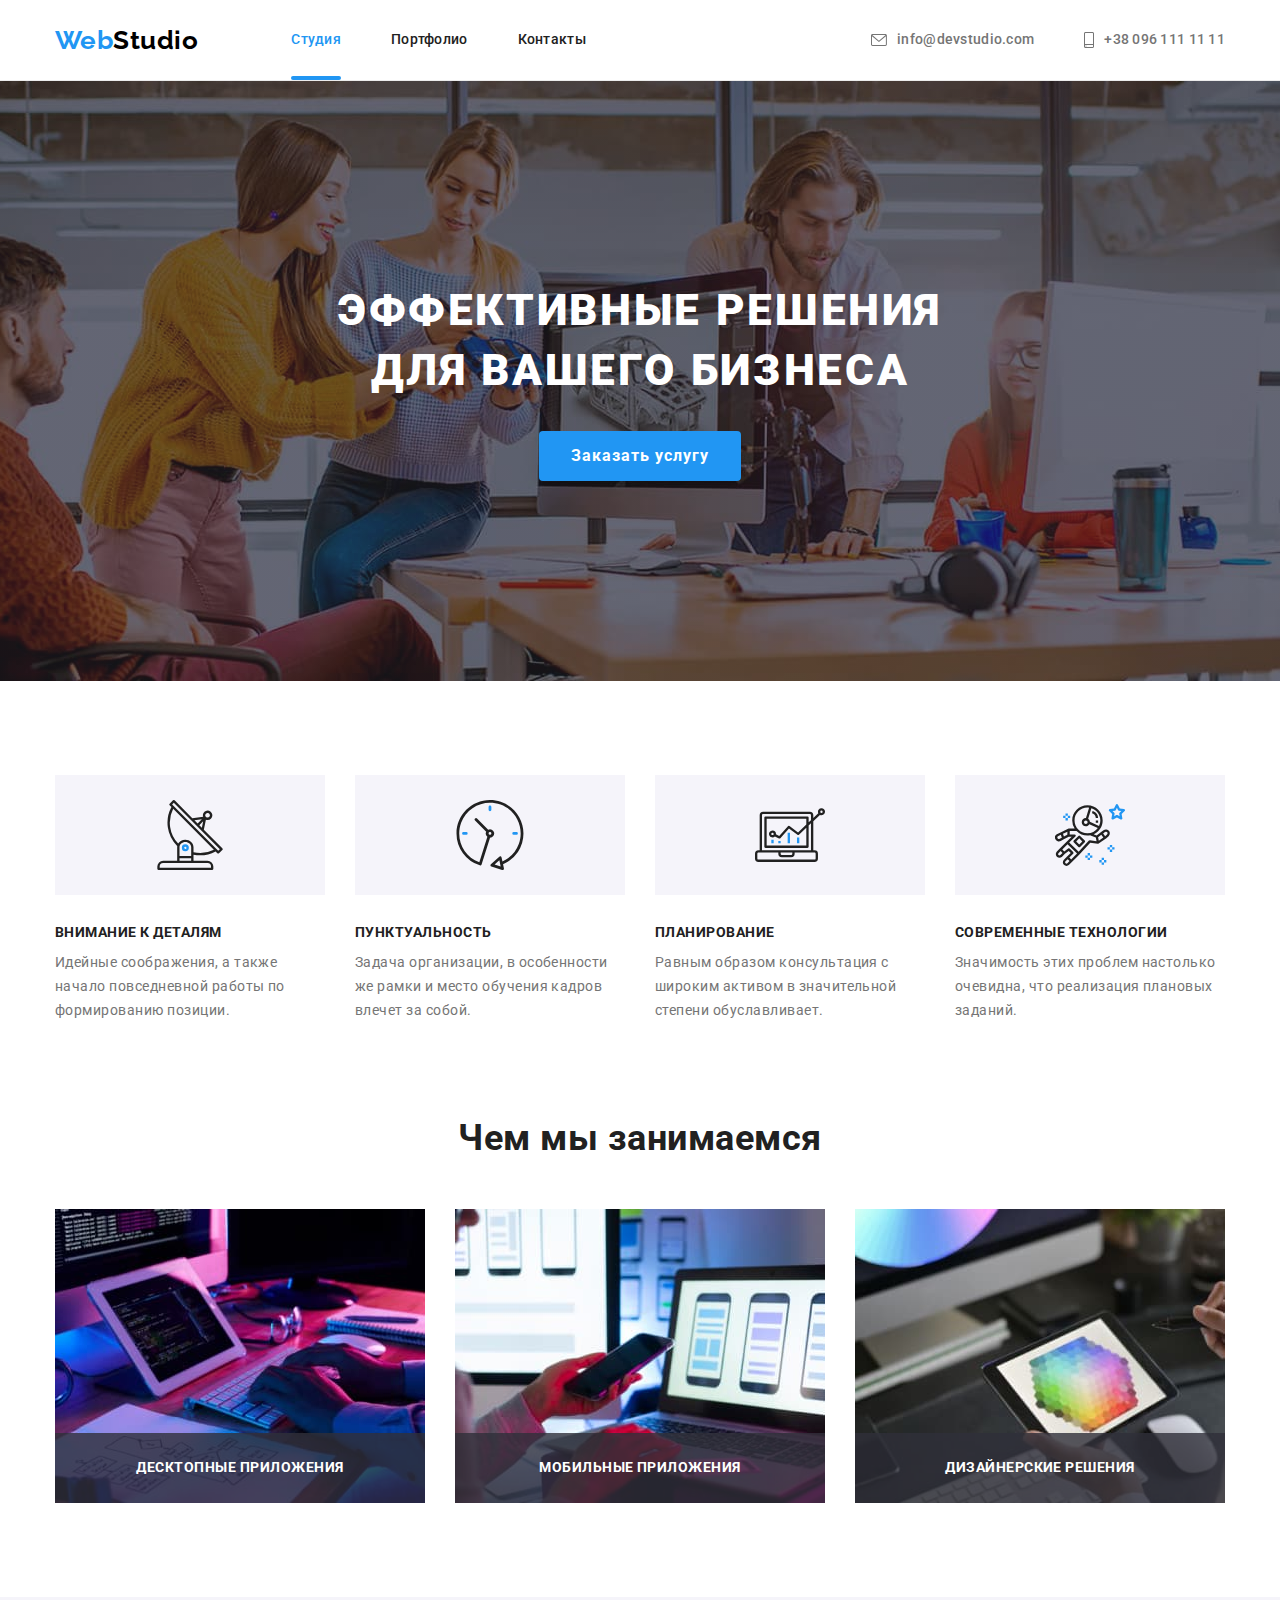
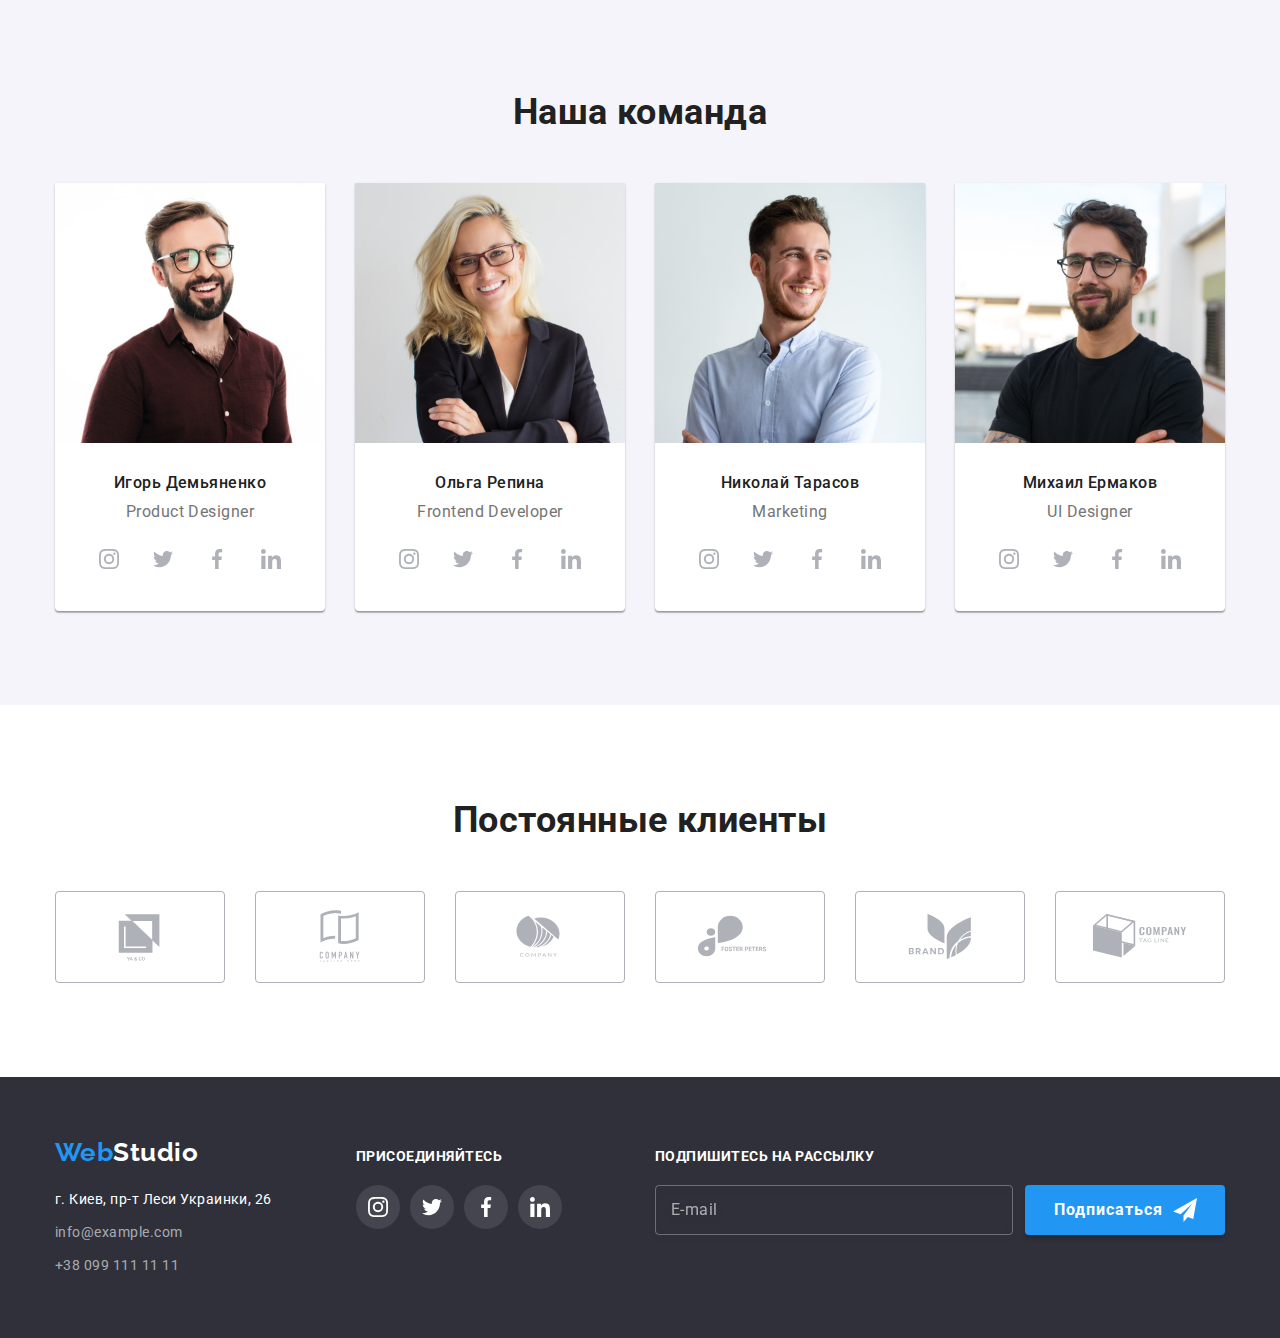
==== index.html @ d6ff6cac "Initial commit" ====
<!DOCTYPE html>
<html lang="ru">
  <head>
    <meta charset="UTF-8" />
    <meta http-equiv="X-UA-Compatible" content="IE=edge" />
    <meta name="viewport" content="width=device-width, initial-scale=1.0" />
    <title>Студия</title>
    <link rel="preconnect" href="https://fonts.googleapis.com" />
    <link rel="preconnect" href="https://fonts.gstatic.com" crossorigin />
    <link
      href="https://fonts.googleapis.com/css2?family=Raleway:wght@700&family=Roboto:wght@400;500;700;900&display=swap"
      rel="stylesheet"
    />
    <link rel="stylesheet" href="https://cdnjs.cloudflare.com/ajax/libs/modern-normalize/1.1.0/modern-normalize.min.css">
    
    <link rel="stylesheet" href="./css/main.min.css" />
  </head>
  
  <body>
    <!-- Шапка сайта -->
    <header class="page-header">
      <div class="container header-nav">
      <nav class="header-nav">
        <a class="logo" href="./index.html"
          ><span class="logo__accent">Web</span
          ><span class="logo__name">Studio</span></a>

        <ul class="site-nav">
          <li class="site-nav__item"><a class="site-nav__link site-nav__link--current" href="./index.html">Студия</a></li>
          <li class="site-nav__item"><a class="site-nav__link" href="./portfolio.html">Портфолио</a></li>
          <li class="site-nav__item"><a class="site-nav__link" href="">Контакты</a></li>
        </ul>
      </nav>

      <ul class="contacts">
        <li class="contacts__item">
          <a class="contacts__link"
          href="mailto:info@devstudio.com"><svg class="contacts__icon" width="16" height="12">
            <use href="./images/icons.svg#mail"></use></svg>info@devstudio.com</a>
        </li>
        <li class="contacts__item">
          <a class="contacts__link" href="tel:+380961111111"><svg class="contacts__icon" width="10" height="16">
            <use href="./images/icons.svg#smartphone"></use></svg> +38 096 111 11 11</a>
        </li>
      </ul>
      </div>
    </header>
    <main>

      <!--Герой-->

      <section class="hero">
        <div>
         <h1 class="hero__title">
          Эффективные решения <br />
          для вашего бизнеса
         </h1>
         <button data-modal-open type="button" class="hero__button">Заказать услугу</button>
        </div>
      </section>
      <!--Наши особенности-->
      <section class="features section">
        <div class="features__container container">
        <ul class="features__list">
          <li class="features__item">
            <div class="features__wrapper">
            <svg width="70" height="70">
              <use href="./images/icons.svg#antenna"></use>
            </svg>
            </div>
            <h3 class="features__subtitle">Внимание к деталям</h3>
            <p class="features__text">
              Идейные соображения, а также начало повседневной работы по
              формированию позиции.
            </p>
          </li>

          <li class="features__item">
            <div class="features__wrapper">
              <svg width="70" height="70">
                <use href="./images/icons.svg#clock"></use>
              </svg>
            </div>
            <h3 class="features__subtitle">Пунктуальность</h3>
            <p class="features__text">
              Задача организации, в особенности же рамки и место обучения кадров
              влечет за собой.
            </p>
            
          </li>

          <li class="features__item">
            <div class="features__wrapper">
              <svg width="70" height="70">
                <use href="./images/icons.svg#diagram"></use>
              </svg>
            </div>
            <h3 class="features__subtitle">Планирование</h3>
            <p class="features__text">
              Равным образом консультация с широким активом в значительной
              степени обуславливает.
            </p>
          </li>

          <li class="features__item">
          <div class="features__wrapper">
            <svg width="70" height="70">
              <use href="./images/icons.svg#astronaut"></use>
            </svg>
          </div>
            <h3 class="features__subtitle">Современные технологии</h3>
            <p class="features__text">
              Значимость этих проблем настолько очевидна, что реализация
              плановых заданий.
            </p>
          </li>
         </ul>
        </div>
      </section>
      <!--Наша сфера деятельности-->
      <section class="works section">
      <div class="works__container container">
        <h2 class="works__title">Чем мы занимаемся</h2>
        <ul class="works__list">
          <li class="works__item">
            <img class="works__images"
              src="./images/computer.jpg"
              alt="Работа с компьютером"
              width="370"
              height="294"
            />
            <div class="works__description">
            <p class="works__subtitle">Десктопные приложения</p>
            </div>
          </li>
          <li class="works__item">
            <img class="works__images"
              src="./images/phone.jpg"
              alt="Работа с телефоном"
              width="370"
              height="294"
            />
            <div class="works__description">
            <p class="works__subtitle">Мобильные приложения</p>
            </div>
          </li>
          <li class="works__item">
            <img class="works__images"
              src="./images/mapcase.jpg"
              alt="Работа с планшетом"
              width="370"
              height="294"
            />
            <div class="works__description">
            <p class="works__subtitle">Дизайнерские решения</p>
            </div>
          </li>
        </ul>
        </div>
      </section>
      <!--Наша команда-->
      <section class="team section">
        <div class="team__container container">
        <h2 class="team__title">Наша команда</h2>
        <ul class="team__members">
          <li class="team__item">
            <img class="team__photo"
              src="./images/ihor.jpg"
              alt="фото Игоря Демьяненка"
              width="270"
              height="260"
            />
            <div class="team__desc">
            <h3 class="team__name">Игорь Демьяненко</h3>
            <p class="team__text">Product Designer</p>
            
            <ul class="team__socials">
              <li class="team__socials-item"><a class="team__socials-link" href=""><svg class="team__socials-icon" width="20" height="20">
              <use href="./images/icons.svg#instagram"></use>
            </svg></a></li>
              <li class="team__socials-item"><a class="team__socials-link" href=""><svg class="team__socials-icon" width="20" height="20">
              <use href="./images/icons.svg#twitter"></use>
            </svg></a></li>
              <li class="team__socials-item"><a class="team__socials-link" href=""><svg class="team__socials-icon" width="20" height="20">
              <use href="./images/icons.svg#facebook"></use>
            </svg></a></li>
              <li class="team__socials-item"><a class="team__socials-link" href=""><svg class="team__socials-icon" width="20" height="20">
              <use href="./images/icons.svg#linkedin"></use>
            </svg></a></li>
            </ul>
            </div>  
          </li>

          <li class="team__item">
             <img class="team__photo"
              src="./images/olga.jpg"
              alt="фото Ольги Репиной"
              width="270"
              height="260"
            />
            <div class="team__desc">
            <h3 class="team__name">Ольга Репина</h3>
            <p class="team__text">Frontend Developer</p>
            
            <ul class="team__socials list">
              <li class="team__socials-item"><a class="team__socials-link" href=""> <svg class="team__socials-icon" width="20" height="20">
                    <use href="./images/icons.svg#instagram"></use>
                  </svg></a></li>
              <li class="team__socials-item"><a class="team__socials-link" href=""> <svg class="team__socials-icon" width="20" height="20">
                    <use href="./images/icons.svg#twitter"></use>
                  </svg></a></li>
              <li class="team__socials-item"><a class="team__socials-link" href=""> <svg class="team__socials-icon" width="20" height="20">
                    <use href="./images/icons.svg#facebook"></use>
                  </svg></a></li>
              <li class="team__socials-item"><a class="team__socials-link" href=""> <svg class="team__socials-icon" width="20" height="20">
                    <use href="./images/icons.svg#linkedin"></use>
                  </svg></a></li>
            </ul>
            </div>
          </li>

          <li class="team__item">
            <img class="team__photo"
              src="./images/nikolay.jpg"
              alt="фото Николая Тарасова"
              width="270"
              height="260"
            />
            <div class="team__desc">
            <h3 class="team__name">Николай Тарасов</h3>
            <p class="team__text">Marketing</p>
            
            <ul class="team__socials list">
              <li class="team__socials-item"><a class="team__socials-link" href=""> <svg class="team__socials-icon" width="20" height="20">
                    <use href="./images/icons.svg#instagram"></use>
                  </svg></a></li>
              <li class="team__socials-item"><a class="team__socials-link" href=""> <svg class="team__socials-icon" width="20" height="20">
                    <use href="./images/icons.svg#twitter"></use>
                  </svg></a></li>
              <li class="team__socials-item"><a class="team__socials-link" href=""> <svg class="team__socials-icon" width="20" height="20">
                    <use href="./images/icons.svg#facebook"></use>
                  </svg></a></li>
              <li class="team__socials-item"><a class="team__socials-link" href=""> <svg class="team__socials-icon" width="20" height="20">
                    <use href="./images/icons.svg#linkedin"></use>
                  </svg></a></li>
            </ul>
            </div>
          </li>

          <li class="team__item">
            <img class="team__photo"
              src="./images/michael.jpg"
              alt="фото Михаила Ермакова"
              width="270"
              height="260"
            />
            <div class="team__desc">
            <h3 class="team__name">Михаил Ермаков</h3>
            <p class="team__text">UI Designer</p>
            
              <ul class="team__socials list">
              <li class="team__socials-item"><a class="team__socials-link" href=""><svg class="team__socials-icon" width="20" height="20">
              <use href="./images/icons.svg#instagram"></use>
            </svg></a></li>
              <li class="team__socials-item"><a class="team__socials-link" href=""><svg class="team__socials-icon" width="20" height="20">
              <use href="./images/icons.svg#twitter"></use>
            </svg></a></li>
              <li class="team__socials-item"><a class="team__socials-link" href=""><svg class="team__socials-icon" width="20" height="20">
              <use href="./images/icons.svg#facebook"></use>
            </svg></a></li>
              <li class="team__socials-item"><a class="team__socials-link" href=""><svg class="team__socials-icon" width="20" height="20">
              <use href="./images/icons.svg#linkedin"></use>
            </svg></a></li>
            </ul>
            </div>
          </li>
        </ul>
        </div>
      </section>
      <section class="clients section">
        <div class="clients__container container">
        <h2 class="clients__title">Постоянные клиенты</h2>
        <ul class="clients__list">
          <li class="clients__item"><a class="clients__link" href=""><svg class="clients__logo" width="106" height="60">
              <use href="./images/icons.svg#company-1"></use>
            </svg></a></li>
          <li class="clients__item"><a class="clients__link" href=""><svg class="clients__logo" width="106" height="60">
              <use href="./images/icons.svg#company-2"></use>
            </svg></a></li>
          <li class="clients__item"><a class="clients__link" href=""><svg class="clients__logo" width="106" height="60">
              <use href="./images/icons.svg#company-3"></use>
            </svg></a></li>
          <li class="clients__item"><a class="clients__link" href=""><svg class="clients__logo" width="106" height="60">
              <use href="./images/icons.svg#company-4"></use>
            </svg></a></li>
          <li class="clients__item"><a class="clients__link" href=""><svg class="clients__logo" width="106" height="60">
              <use href="./images/icons.svg#company-5"></use>
            </svg></a></li>
          <li class="clients__item"><a class="clients__link" href=""><svg class="clients__logo" width="106" height="60">
              <use href="./images/icons.svg#company-6"></use>
            </svg></a></li>
        </ul>
        </div>
      </section>
    </main>

    <!--Футер-->
    <footer class="footer">
      <div class="footer__container container">
      <div>
      <a class="logo logo--footer" href="./index.html"
        ><span class="logo__accent">Web</span
        ><span class="logo__name logo__name--footer">Studio</span></a>

      <address class="footer-contacts">
        <p class="footer-contacts__address">г. Киев, пр-т Леси Украинки, 26</p>
        <ul class="footer-contacts__list">
          <li class="footer-contacts__item">
            <a class="footer-contacts__link" href="mailto:info@example.com"
              >info@example.com</a>
          </li>
          <li class="footer-contacts__item">
            <a class="footer-contacts__link" href="tel:+380991111111"
              >+38 099 111 11 11</a>
          </li>
        </ul>
      </address>
    </div>
    <!-- Соцсети в футере -->
    <div class="footer-socials">
      <h3 class="footer-socials__subtitle">Присоединяйтесь</h3>
      <ul class="footer-socials__list">
        <li class="footer-socials__item"><a class="footer-socials__link" href=""><svg class="footer-socials__icon" width="20" height="20">
              <use href="./images/icons.svg#instagram"></use>
            </svg></a></li>
        <li class="footer-socials__item"><a class="footer-socials__link" href=""><svg class="footer-socials__icon" width="20" height="20">
              <use href="./images/icons.svg#twitter"></use>
            </svg></a></li>
        <li class="footer-socials__item"><a class="footer-socials__link" href=""><svg class="footer-socials__icon" width="20" height="20">
              <use href="./images/icons.svg#facebook"></use>
            </svg></a></li>
        <li class="footer-socials__item"><a class="footer-socials__link" href=""><svg class="footer-socials__icon" width="20" height="20">
              <use href="./images/icons.svg#linkedin"></use>
            </svg></a></li>
      </ul>
      </div>

      <!-- Форма подписки на рассылку -->
      <div class="form-footer">
        <h3 class="form-footer__subtitle">Подпишитесь на рассылку</h3>
        <form class="form-footer__subscribe">
          <input class="form-footer__input" type="email" name="email" id="mail" placeholder="E-mail">
          <button class="form-footer__button" type="submit">Подписаться<svg class="form-footer__icon" width="24" height="24">
            <use href="./images/icons.svg#send"></use>
          </svg></button>
        </form>
      </div>

      </div>
    </footer>
<!-- Модальное окно -->
    <div class="backdrop is-hidden" data-modal>
      <div class="modal">
        <button data-modal-close type="button" class="modal__button"><svg width="18" height="18"> 
          <use href="./images/icons.svg#close"></use>
        </svg>
      </button>
      <h2 class="modal__title">Оставьте свои данные, мы вам перезвоним</h2>
      <form class="form">
        <p class="form__field">
          <label for="name" class="form__label">Имя</label>
          <input type="text" class="form__input" name="name" id="name">
          <svg class="form__icon" width="18" height="18">
            <use href="./images/icons.svg#person"></use>
          </svg>
        </p>
        <p class="form__field">
          <label for="tel" class="form__label">Телефон</label>
          <input type="tel" class="form__input" name="tel" id="tel">
          <svg class="form__icon" width="18" height="18">
            <use href="./images/icons.svg#phone"></use>
          </svg>
        </p>
        <p class="form__field">
          <label for="email" class="form__label">Почта</label>
          <input type="email" class="form__input" name="email" id="email">
          <svg class="form__icon" width="18" height="18">
            <use href="./images/icons.svg#email"></use>
          </svg>
        </p>
        <p class="form__field">
          <label for="comment" class="form__label">Комментарий</label>
          <textarea class="form__comment" name="comment" id="comment" rows="5" placeholder="Введите текст"></textarea>
        </p>
        <p class="form__checkbox">
          <label class="form__label-checkbox">
          <input class="form__input-checkbox" type="checkbox" name="check" id="check">
          <span class="form__checkbox-bgc"></span>
          <span>Соглашаюсь с рассылкой и принимаю</span>
          <a class="form__link-contract" href="">Условия договора</a>
          <svg class="form__icon-checkbox" width="16" height="15">
            <use href="./images/icons.svg#check"></use>
          </svg>
          </label>
        </p>
      <button class="form__button" type="submit">Отправить</button>
      </form>
      </div>
      </div>
      
    <script src="./js/modal.js"></script>
  </body>
</html>
---- css/main.min.css ----
.site-nav,.contacts,.features__list,.works__list,.team__members,.team__socials,.clients__list,.footer-contacts__list,.footer-socials__list,.filter,.portfolio{padding:0;margin:0;list-style:none}.logo,.portfolio__link{text-decoration:none}.site-nav__link,.site-nav__link--current,.contacts__link{color:#212121;font-weight:500;font-size:14px;line-height:1.14;letter-spacing:0.02em;text-decoration:none}.hero__button,.form-footer__button,.form__button{display:inline-block;min-width:200px;border:0;padding:10px 32px;-webkit-box-shadow:0px 4px 4px rgba(0,0,0,0.15);box-shadow:0px 4px 4px rgba(0,0,0,0.15);border-radius:4px;color:#fff;font-family:Roboto,sans-serif;font-weight:700;font-size:16px;line-height:1.88;letter-spacing:0.06em;background-color:#2196f3;cursor:pointer;-webkit-transition:background-color 250ms cubic-bezier(0.4, 0, 0.2, 1);transition:background-color 250ms cubic-bezier(0.4, 0, 0.2, 1)}.form__input,.form__comment{padding:10px 11px 10px 41px;border:1px solid rgba(33,33,33,0.2);border-radius:4px;outline:none;-webkit-transition:border-color 250ms cubic-bezier(0.4, 0, 0.2, 1);transition:border-color 250ms cubic-bezier(0.4, 0, 0.2, 1)}.features__subtitle,.works__subtitle,.footer-socials__subtitle,.form-footer__subtitle{margin-bottom:10px;color:#212121;font-weight:700;font-size:14px;line-height:1.14;text-transform:uppercase}.works__title,.team__title,.clients__title{margin-bottom:50px;color:#212121;font-weight:700;font-size:36px;line-height:1.17;text-align:center}.form-footer__button,.form__button,.form__label-checkbox,.features__wrapper,.team__socials,.team__socials-link,.clients__link,.footer-socials__list,.footer-socials__link,.form-footer__subscribe{display:-webkit-box;display:-ms-flexbox;display:flex;-webkit-box-align:center;-ms-flex-align:center;align-items:center;-webkit-box-pack:center;-ms-flex-pack:center;justify-content:center}.form-footer__input,.form-footer__input::-webkit-input-placeholder{font-size:16px;line-height:1.25;color:rgba(255,255,255,0.6);letter-spacing:0.03em}.form-footer__input,.form-footer__input:-ms-input-placeholder{font-size:16px;line-height:1.25;color:rgba(255,255,255,0.6);letter-spacing:0.03em}.form-footer__input,.form-footer__input::-ms-input-placeholder{font-size:16px;line-height:1.25;color:rgba(255,255,255,0.6);letter-spacing:0.03em}.form-footer__input,.form-footer__input::placeholder{font-size:16px;line-height:1.25;color:rgba(255,255,255,0.6);letter-spacing:0.03em}body{background-color:#fff;color:#757575;font-family:Roboto,sans-serif;letter-spacing:0.03em}h1,h2,h3,h4,h5,h6,p,ul{margin-top:0}.container{width:1200px;padding-left:15px;padding-right:15px;margin-left:auto;margin-right:auto}.section{padding-top:94px;padding-bottom:94px}.page-header{border-bottom:1px solid #ececec}.header-nav{display:-webkit-box;display:-ms-flexbox;display:flex;-webkit-box-align:center;-ms-flex-align:center;align-items:center}.logo__accent,.logo__name{color:#2196f3;font-family:Raleway,sans-serif;font-weight:700;font-size:26px;line-height:1.19;-webkit-transition:color 250ms cubic-bezier(0.4, 0, 0.2, 1);transition:color 250ms cubic-bezier(0.4, 0, 0.2, 1)}.logo__accent:hover,.logo__accent:focus{color:#000}.logo__name{color:#000}.logo__name:hover,.logo__name:focus{color:#2196f3}.logo--footer{display:inline-block;margin-bottom:20px}.logo__name--footer{color:#fff}.site-nav{display:-webkit-box;display:-ms-flexbox;display:flex;margin-left:93px}.site-nav__item:not(:last-child){margin-right:50px}.site-nav__link,.site-nav__link--current{display:block;padding-top:32px;padding-bottom:32px;-webkit-transition:color 250ms cubic-bezier(0.4, 0, 0.2, 1);transition:color 250ms cubic-bezier(0.4, 0, 0.2, 1)}.site-nav__link:hover,.site-nav__link:focus{color:#2196f3}.site-nav__link--current{position:relative;color:#2196f3}.site-nav__link--current:hover,.site-nav__link--current:focus{color:#212121}.site-nav__link--current::after{content:'';position:absolute;left:0;bottom:0;width:100%;height:4px;background-color:#2196f3;border-radius:2px}.contacts{display:-webkit-box;display:-ms-flexbox;display:flex;margin-left:auto}.contacts__item:not(:last-child){margin-right:50px}.contacts__link{display:-webkit-box;display:-ms-flexbox;display:flex;-webkit-box-align:center;-ms-flex-align:center;align-items:center;padding-top:32px;padding-bottom:32px;color:#757575;-webkit-transition:color 250ms cubic-bezier(0.4, 0, 0.2, 1);transition:color 250ms cubic-bezier(0.4, 0, 0.2, 1)}.contacts__link:hover,.contacts__link:focus{color:#2196f3;fill:#2196f3}.contacts__icon{margin-right:10px;fill:currentColor}.hero{max-width:1600px;height:600px;margin-left:auto;margin-right:auto;background-image:-webkit-gradient(linear, left top, right top, from(rgba(47,48,58,0.4)), to(rgba(47,48,58,0.4))),url("../images/hero.jpg");background-image:linear-gradient(to right, rgba(47,48,58,0.4), rgba(47,48,58,0.4)),url("../images/hero.jpg");background-repeat:no-repeat;background-position:center;background-size:cover;padding-top:200px;padding-bottom:200px;text-align:center;background-color:#c4c4c4}.hero__title{margin-bottom:30px;color:#fff;font-weight:900;font-size:44px;line-height:1.36;text-align:center;letter-spacing:0.06em;text-transform:uppercase}.hero__button:hover,.hero__button:focus{background-color:#188ce8}.form-footer__button:hover,.form-footer__button:focus{background-color:#188ce8}.form-footer__button{padding:10px 28px 10px 29px}.form-footer__icon{margin-left:10px}.form__button:hover,.form__button:focus{background-color:#188ce8}.form__button{padding:10px 55px 10px 56px;margin-right:auto;margin-left:auto}.modal__button{position:absolute;top:8px;right:8px;display:-webkit-box;display:-ms-flexbox;display:flex;background-color:#fff;padding:5px;border:1px solid rgba(0,0,0,0.1);border-radius:50%;cursor:pointer;fill:#000;-webkit-transition:fill 250ms cubic-bezier(0.4, 0, 0.2, 1);transition:fill 250ms cubic-bezier(0.4, 0, 0.2, 1)}.modal__button:hover,.modal__button:focus{fill:#2196f3}.backdrop{position:fixed;top:0;left:0;width:100%;height:100%;background-color:rgba(0,0,0,0.2);opacity:1;-webkit-transition:opacity 250ms cubic-bezier(0.4, 0, 0.2, 1);transition:opacity 250ms cubic-bezier(0.4, 0, 0.2, 1)}.backdrop.is-hidden{opacity:0;pointer-events:none;visibility:hidden;-webkit-transition:opacity 250ms cubic-bezier(0.4, 0, 0.2, 1);transition:opacity 250ms cubic-bezier(0.4, 0, 0.2, 1)}.backdrop.is-hidden .modal{-webkit-transform:translate(-50%, -50%) scale(0.5);transform:translate(-50%, -50%) scale(0.5)}.modal{position:absolute;top:50%;left:50%;padding:40px;min-width:528px;min-height:581px;background-color:#fff;-webkit-box-shadow:0px 1px 3px rgba(0,0,0,0.12),0px 1px 1px rgba(0,0,0,0.14),0px 2px 1px rgba(0,0,0,0.2);box-shadow:0px 1px 3px rgba(0,0,0,0.12),0px 1px 1px rgba(0,0,0,0.14),0px 2px 1px rgba(0,0,0,0.2);border-radius:4px;visibility:visible;-webkit-transform:translate(-50%, -50%) scale(1);transform:translate(-50%, -50%) scale(1);-webkit-transition:-webkit-transform 250ms cubic-bezier(0.4, 0, 0.2, 1);transition:-webkit-transform 250ms cubic-bezier(0.4, 0, 0.2, 1);transition:transform 250ms cubic-bezier(0.4, 0, 0.2, 1);transition:transform 250ms cubic-bezier(0.4, 0, 0.2, 1), -webkit-transform 250ms cubic-bezier(0.4, 0, 0.2, 1)}.modal__title{margin-bottom:12px;font-weight:700;font-size:20px;line-height:1.15;text-align:center;color:#212121}.form{width:448px;margin-left:auto;margin-right:auto}.form__input:focus{border-color:#2196f3}.form__input:focus ~ .form__icon{fill:#2196f3}.form__comment{resize:none;padding:12px 16px}.form__comment::-webkit-input-placeholder{font-size:12px;line-height:1.17;letter-spacing:0.01em;color:rgba(117,117,117,0.5)}.form__comment:-ms-input-placeholder{font-size:12px;line-height:1.17;letter-spacing:0.01em;color:rgba(117,117,117,0.5)}.form__comment::-ms-input-placeholder{font-size:12px;line-height:1.17;letter-spacing:0.01em;color:rgba(117,117,117,0.5)}.form__comment::placeholder{font-size:12px;line-height:1.17;letter-spacing:0.01em;color:rgba(117,117,117,0.5)}.form__comment:focus{border-color:#2196f3}.form__field{position:relative;display:-webkit-box;display:-ms-flexbox;display:flex;-webkit-box-orient:vertical;-webkit-box-direction:normal;-ms-flex-direction:column;flex-direction:column;margin-bottom:10px}.form__field:nth-child(4){margin-bottom:20px}.form__icon{position:absolute;top:50%;left:12px;fill:#212121;-webkit-transition:fill 250ms cubic-bezier(0.4, 0, 0.2, 1);transition:fill 250ms cubic-bezier(0.4, 0, 0.2, 1)}.form__label{margin-bottom:4px;font-size:12px;line-height:1.17;letter-spacing:0.01em}.form__link-contract{color:#2196f3;margin-left:4px}.form__input-checkbox{width:1px;height:1px;margin:-1px;border:0;padding:0;clip:rect(0 0 0 0);overflow:hidden}.form__checkbox-bgc{display:inline-block;width:16px;height:15px;margin-right:7px;border:2px solid #212121;border-radius:2px;-webkit-transition:background-color 250ms cubic-bezier(0.4, 0, 0.2, 1);transition:background-color 250ms cubic-bezier(0.4, 0, 0.2, 1)}.form__checkbox{margin-bottom:30px;font-size:14px;line-height:1.71}.form__label-checkbox{position:relative;cursor:pointer}.form__icon-checkbox{position:absolute;top:4px;left:10px;visibility:hidden}.form__input-checkbox:checked+.form__checkbox-bgc{border-color:#2196f3;background-color:#2196f3;border-radius:2px}.form__input-checkbox:checked ~ .form__icon-checkbox{visibility:visible}.features__list{display:-webkit-box;display:-ms-flexbox;display:flex}.features__item{min-width:270px}.features__item:not(:last-child){margin-right:30px}.features__wrapper{width:270px;height:120px;background-color:#f5f4fa;margin-bottom:30px}.features__text{margin-top:0;margin-bottom:0;font-size:14px;line-height:1.71}.works{padding-top:0;padding-bottom:94px}.works__list{display:-webkit-box;display:-ms-flexbox;display:flex}.works__item{position:relative}.works__item:not(:last-child){margin-right:30px}.works__images{display:block;width:100%}.works__description{display:inline-block;content:'';position:absolute;bottom:0;left:0;width:100%;min-height:70px;background-color:rgba(47,48,58,0.8)}.works__subtitle{position:absolute;bottom:27px;left:0;right:0;margin-bottom:0;color:#fff;text-align:center}.team{background-color:#f5f4fa}.team__members{display:-webkit-box;display:-ms-flexbox;display:flex}.team__item{-webkit-box-shadow:0px 1px 3px rgba(0,0,0,0.12),0px 1px 1px rgba(0,0,0,0.14),0px 2px 1px rgba(0,0,0,0.2);box-shadow:0px 1px 3px rgba(0,0,0,0.12),0px 1px 1px rgba(0,0,0,0.14),0px 2px 1px rgba(0,0,0,0.2);border-radius:0px 0px 4px 4px;background-color:#fff}.team__item:not(:last-child){margin-right:30px}.team__photo{display:block;width:100%}.team__name{margin-bottom:10px;color:#212121;font-weight:500;font-size:16px;line-height:1.19;text-align:center}.team__text{font-size:16px;line-height:1.19;text-align:center}.team__desc{padding-top:30px;padding-bottom:30px}.team__socials-item:not(:last-child){margin-right:10px}.team__socials-link{width:44px;height:44px;border-radius:50%;background-color:#fff;color:#afb1b8;-webkit-transition:color 250ms cubic-bezier(0.4, 0, 0.2, 1),background-color 250ms cubic-bezier(0.4, 0, 0.2, 1);transition:color 250ms cubic-bezier(0.4, 0, 0.2, 1),background-color 250ms cubic-bezier(0.4, 0, 0.2, 1)}.team__socials-link:hover,.team__socials-link:focus{color:#fff;background-color:#2196f3}.team__socials-icon{fill:currentColor}.clients__list{display:-webkit-box;display:-ms-flexbox;display:flex}.clients__item:not(:last-child){margin-right:30px}.clients__link{width:170px;height:92px;border:1px solid #afb1b8;border-radius:4px;color:#afb1b8;-webkit-transition:color 250ms cubic-bezier(0.4, 0, 0.2, 1),border 250ms cubic-bezier(0.4, 0, 0.2, 1);transition:color 250ms cubic-bezier(0.4, 0, 0.2, 1),border 250ms cubic-bezier(0.4, 0, 0.2, 1)}.clients__link:hover,.clients__link:focus{color:#2196f3;border:1px solid #2196f3}.clients__logo{fill:currentColor}.footer{padding-top:60px;padding-bottom:60px;background-color:#2f303a}.footer__container{display:-webkit-box;display:-ms-flexbox;display:flex;-webkit-box-align:baseline;-ms-flex-align:baseline;align-items:baseline}.footer-contacts{margin-right:70px;min-width:231px;color:#fff;font-style:normal;font-size:14px;line-height:1.71}.footer-contacts__address{margin-bottom:9px}.footer-contacts__item:not(:last-child){margin-bottom:9px}.footer-contacts__link{color:rgba(255,255,255,0.6);font-style:normal;font-size:14px;line-height:1.71;text-decoration:none;-webkit-transition:color 250ms cubic-bezier(0.4, 0, 0.2, 1);transition:color 250ms cubic-bezier(0.4, 0, 0.2, 1)}.footer-contacts__link:hover,.footer-contacts__link:focus{color:#2196f3}.footer-socials__item{margin-right:93px}.footer-socials__item:not(:last-child){margin-right:10px}.footer-socials__link{width:44px;height:44px;border-radius:50%;background-color:rgba(255,255,255,0.1);color:#fff;-webkit-transition:background-color 250ms cubic-bezier(0.4, 0, 0.2, 1);transition:background-color 250ms cubic-bezier(0.4, 0, 0.2, 1)}.footer-socials__link:hover,.footer-socials__link:focus{background-color:#2196f3}.footer-socials__subtitle{color:#fff;margin-bottom:20px}.footer-socials__icon{fill:currentColor}.form-footer__subtitle{color:#fff;margin-bottom:20px}.form-footer__input{width:358px;padding:14px 15px;margin-right:12px;border:1px solid rgba(255,255,255,0.3);-webkit-filter:drop-shadow(0px 4px 4px rgba(0,0,0,0.15));filter:drop-shadow(0px 4px 4px rgba(0,0,0,0.15));border-radius:4px;background-color:transparent;outline:transparent;-webkit-transition:border-color 250ms cubic-bezier(0.4, 0, 0.2, 1);transition:border-color 250ms cubic-bezier(0.4, 0, 0.2, 1)}.form-footer__input:focus{border-color:#2196f3}.filter{display:-webkit-box;display:-ms-flexbox;display:flex;-webkit-box-pack:center;-ms-flex-pack:center;justify-content:center;margin-bottom:50px}.filter__item:not(:last-child){margin-right:8px}.filter__button{display:inline-block;padding:6px 22px;min-width:73px;border:0;border-radius:4px;color:#212121;background-color:#f5f4fa;font-family:inherit;font-weight:500;font-size:16px;line-height:1.62;letter-spacing:0.03em;cursor:pointer;-webkit-transition:background-color 250ms cubic-bezier(0.4, 0, 0.2, 1),color 250ms cubic-bezier(0.4, 0, 0.2, 1),-webkit-box-shadow 250ms cubic-bezier(0.4, 0, 0.2, 1);transition:background-color 250ms cubic-bezier(0.4, 0, 0.2, 1),color 250ms cubic-bezier(0.4, 0, 0.2, 1),-webkit-box-shadow 250ms cubic-bezier(0.4, 0, 0.2, 1);transition:background-color 250ms cubic-bezier(0.4, 0, 0.2, 1),color 250ms cubic-bezier(0.4, 0, 0.2, 1),box-shadow 250ms cubic-bezier(0.4, 0, 0.2, 1);transition:background-color 250ms cubic-bezier(0.4, 0, 0.2, 1),color 250ms cubic-bezier(0.4, 0, 0.2, 1),box-shadow 250ms cubic-bezier(0.4, 0, 0.2, 1),-webkit-box-shadow 250ms cubic-bezier(0.4, 0, 0.2, 1)}.filter__button:hover,.filter__button:focus{color:#fff;background-color:#188ce8;-webkit-box-shadow:0px 3px 1px rgba(0,0,0,0.1),0px 1px 2px rgba(0,0,0,0.08),0px 2px 2px rgba(0,0,0,0.12);box-shadow:0px 3px 1px rgba(0,0,0,0.1),0px 1px 2px rgba(0,0,0,0.08),0px 2px 2px rgba(0,0,0,0.12)}.portfolio{display:-webkit-box;display:-ms-flexbox;display:flex;-ms-flex-wrap:wrap;flex-wrap:wrap}.portfolio__item{width:370px;margin-right:30px;margin-bottom:30px}.portfolio__item:nth-child(3n){margin-right:0}.portfolio__item:nth-last-child(-n+3){margin-bottom:0}.portfolio__link{display:block;-webkit-transition:-webkit-box-shadow 250ms cubic-bezier(0.4, 0, 0.2, 1);transition:-webkit-box-shadow 250ms cubic-bezier(0.4, 0, 0.2, 1);transition:box-shadow 250ms cubic-bezier(0.4, 0, 0.2, 1);transition:box-shadow 250ms cubic-bezier(0.4, 0, 0.2, 1), -webkit-box-shadow 250ms cubic-bezier(0.4, 0, 0.2, 1)}.portfolio__link:hover,.portfolio__link:focus{-webkit-box-shadow:0px 1px 1px rgba(0,0,0,0.12),0px 4px 4px rgba(0,0,0,0.06),1px 4px 6px rgba(0,0,0,0.16);box-shadow:0px 1px 1px rgba(0,0,0,0.12),0px 4px 4px rgba(0,0,0,0.06),1px 4px 6px rgba(0,0,0,0.16)}.portfolio__link:hover .portfolio__description,.portfolio__link:focus .portfolio__description{-webkit-transform:translateY(0);transform:translateY(0)}.portfolio__picture{display:block;width:100%}.portfolio__subtitle{margin-bottom:4px;color:#212121;font-weight:700;font-size:18px;line-height:2;letter-spacing:0.06em}.portfolio__type{margin-bottom:0;color:#757575;font-size:16px;line-height:1.87}.portfolio__part{padding:20px 24px;border-left:1px solid #eee;border-right:1px solid #eee;border-bottom:1px solid #eee}.portfolio__thumb{position:relative;overflow:hidden}.portfolio__description{display:inline-block;content:'';position:absolute;top:0;left:0;width:100%;height:100%;background-color:rgba(33,150,243,0.9);-webkit-transform:translateY(100%);transform:translateY(100%);-webkit-transition:background-color 250ms cubic-bezier(0.4, 0, 0.2, 1),-webkit-transform 250ms cubic-bezier(0.4, 0, 0.2, 1);transition:background-color 250ms cubic-bezier(0.4, 0, 0.2, 1),-webkit-transform 250ms cubic-bezier(0.4, 0, 0.2, 1);transition:background-color 250ms cubic-bezier(0.4, 0, 0.2, 1),transform 250ms cubic-bezier(0.4, 0, 0.2, 1);transition:background-color 250ms cubic-bezier(0.4, 0, 0.2, 1),transform 250ms cubic-bezier(0.4, 0, 0.2, 1),-webkit-transform 250ms cubic-bezier(0.4, 0, 0.2, 1)}.portfolio__text{position:absolute;top:63px;left:24px;margin-bottom:0;font-size:18px;line-height:1.56;color:#fff;-webkit-transition:color 250ms cubic-bezier(0.4, 0, 0.2, 1);transition:color 250ms cubic-bezier(0.4, 0, 0.2, 1)}
/*# sourceMappingURL=main.min.css.map */
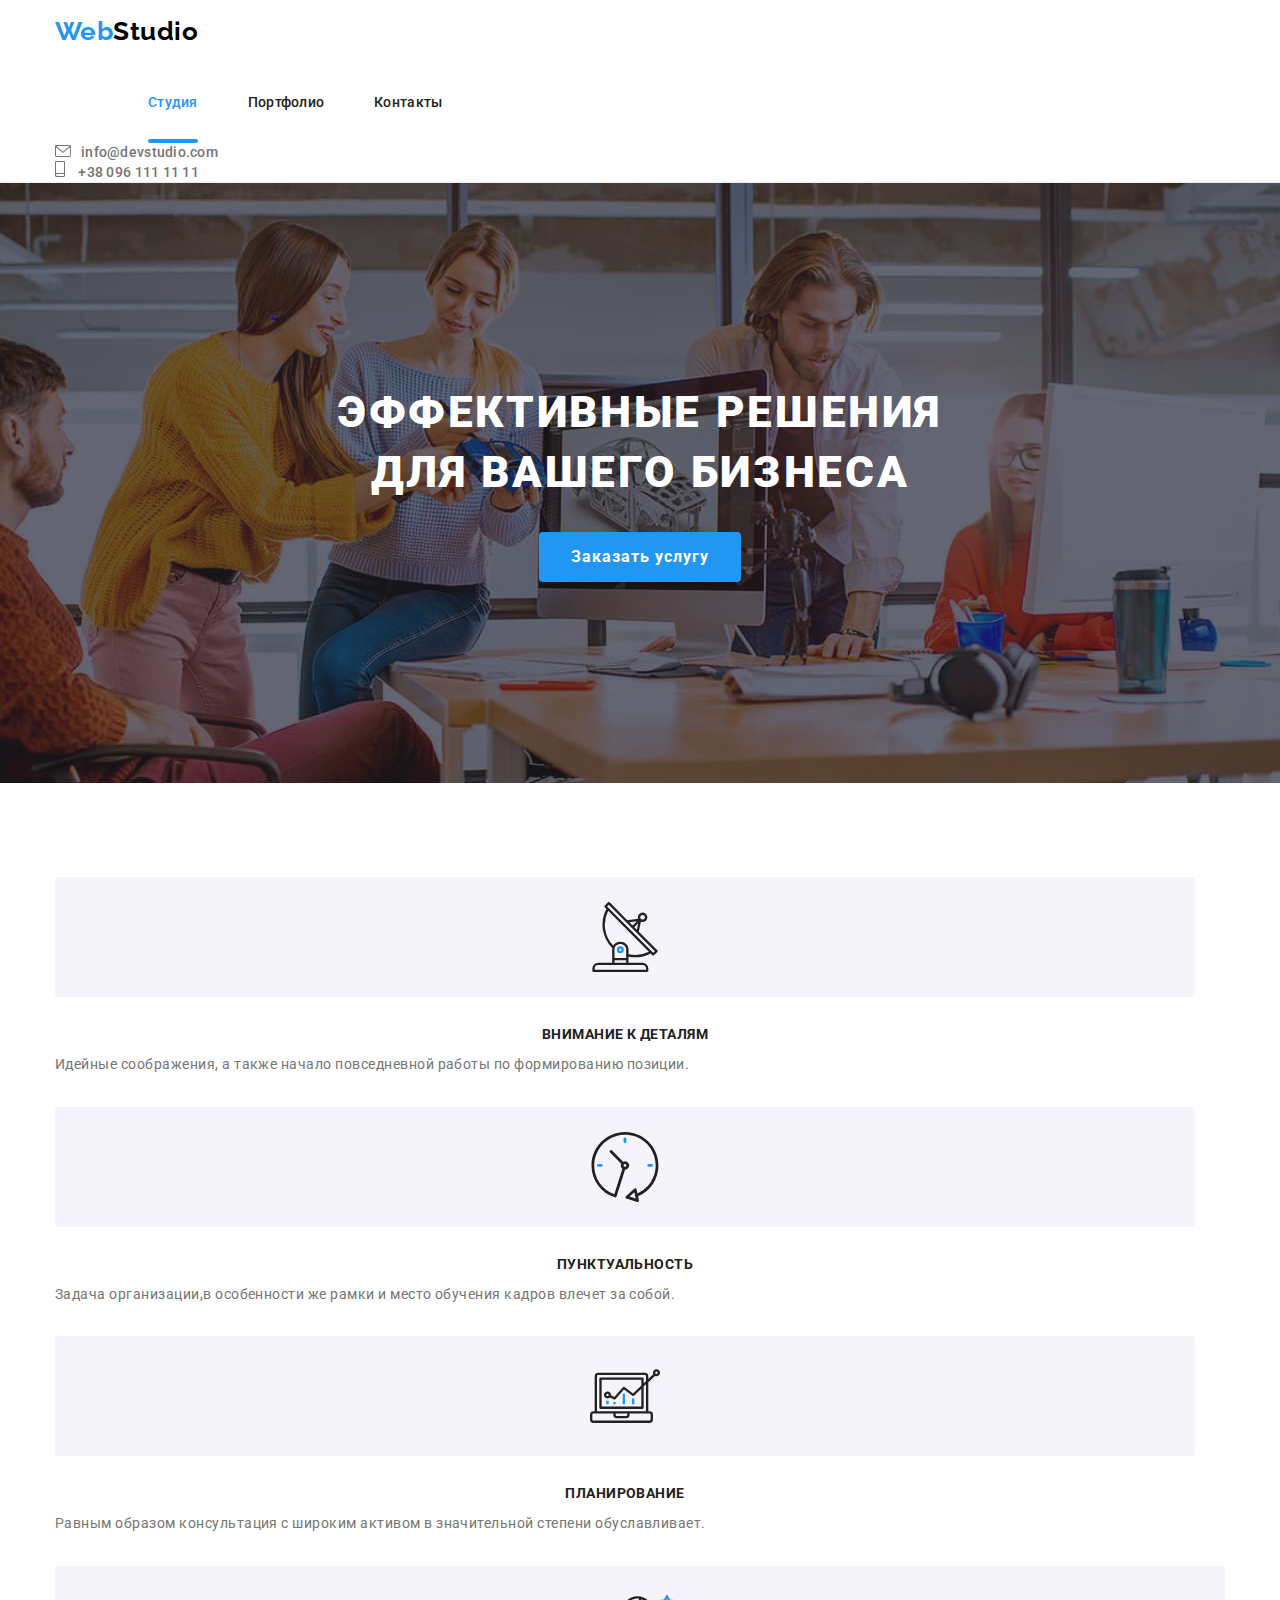
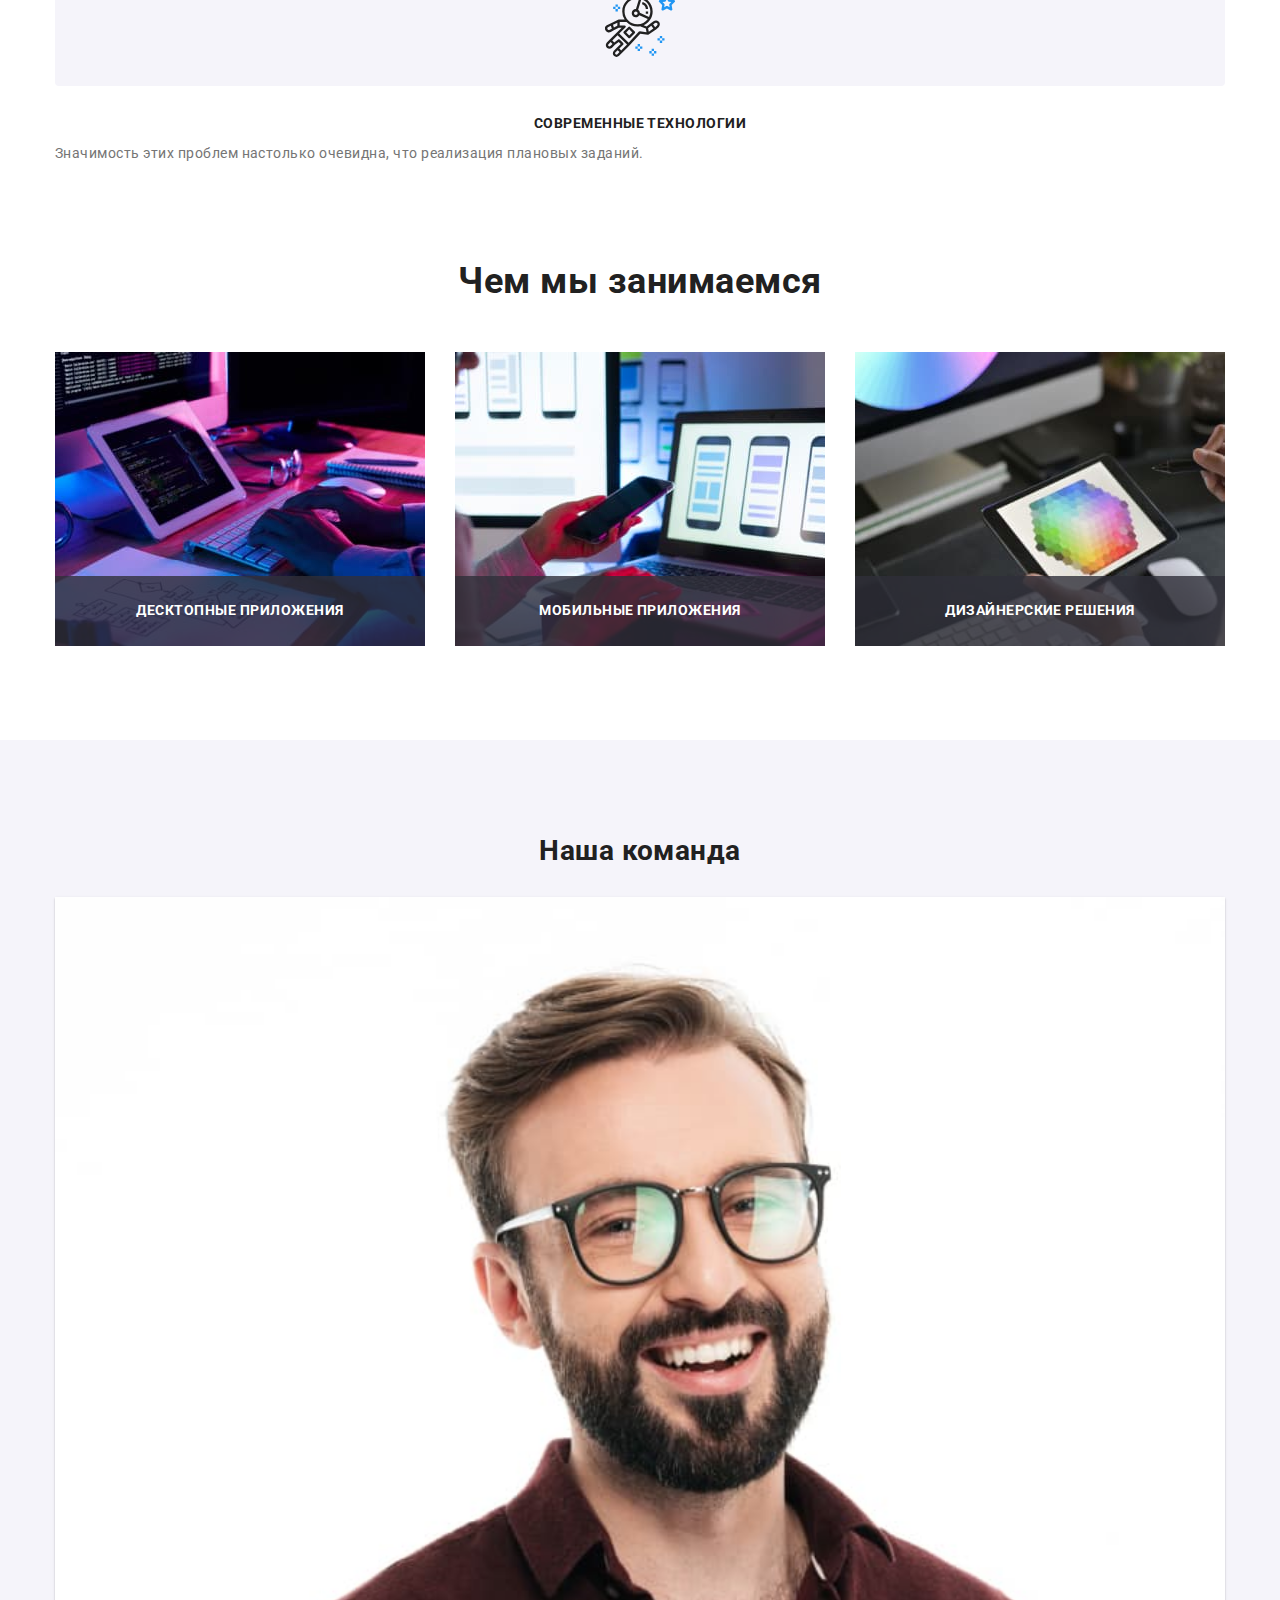
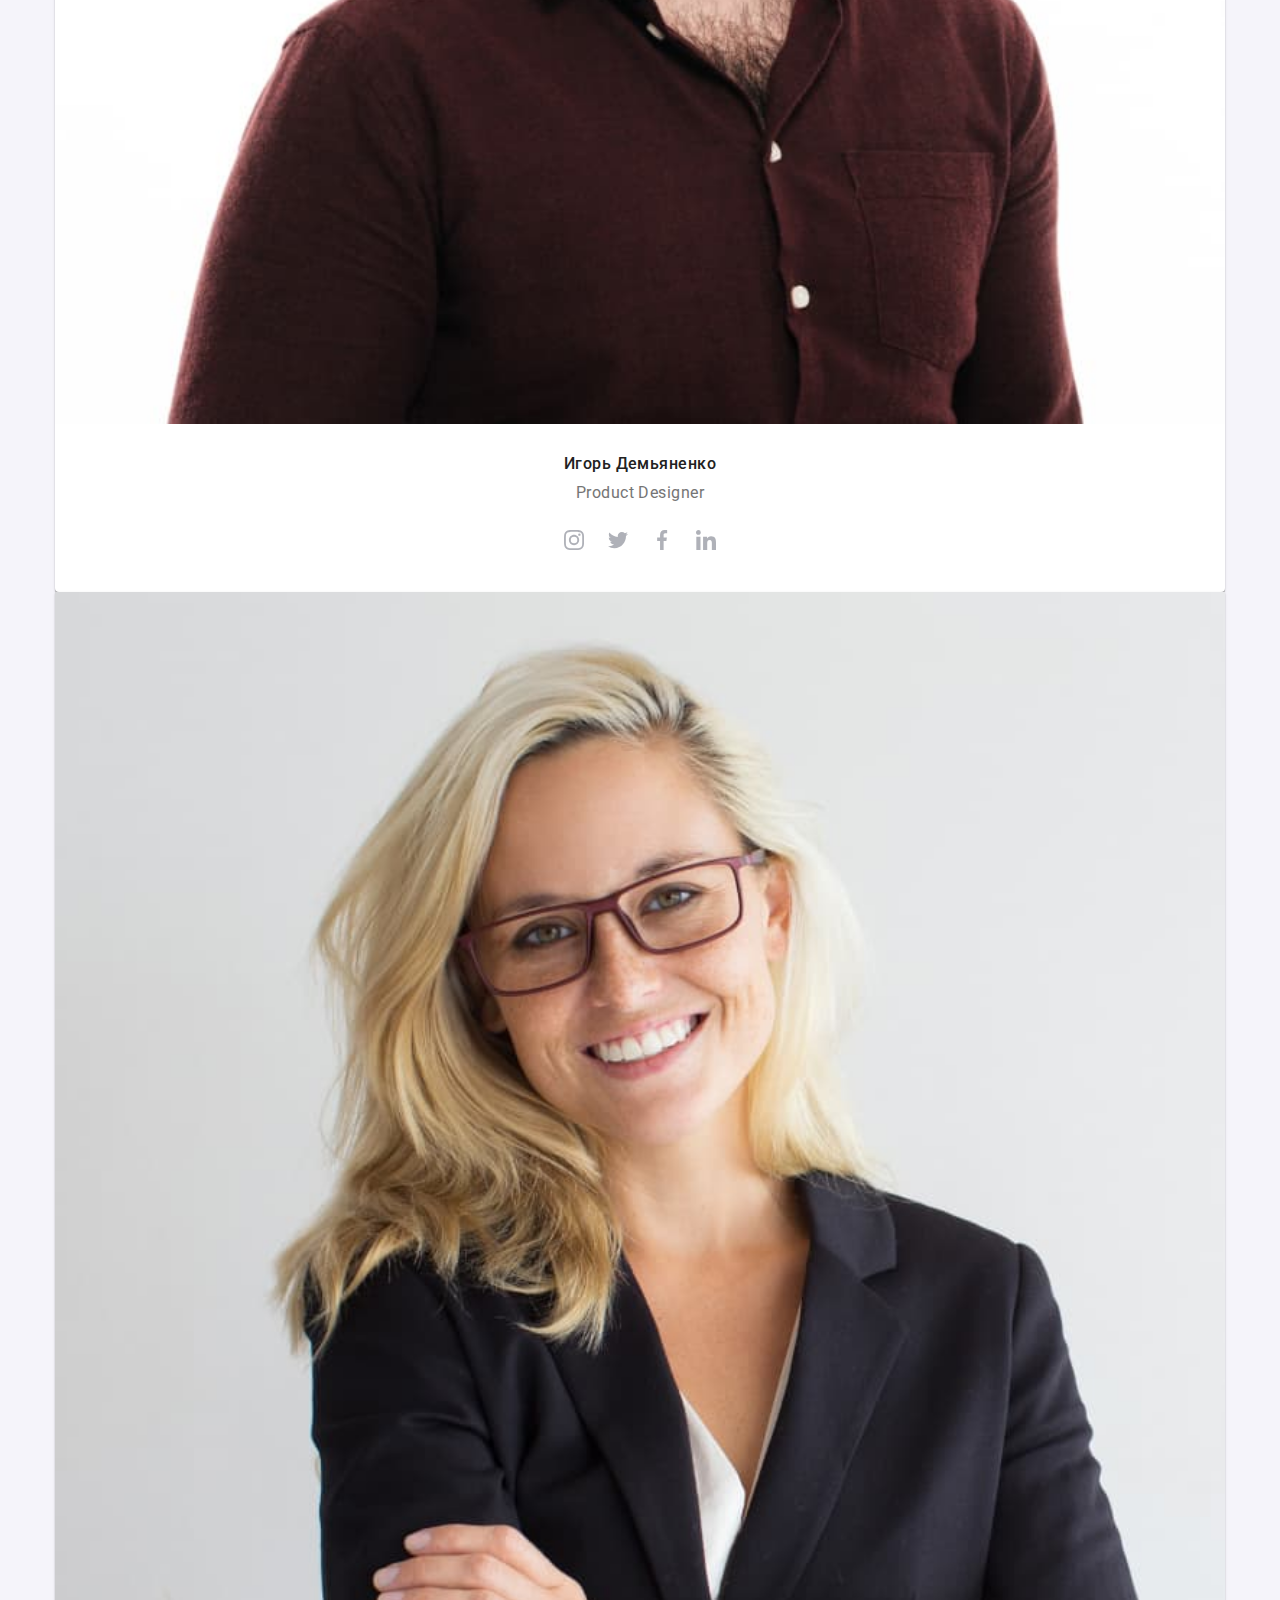
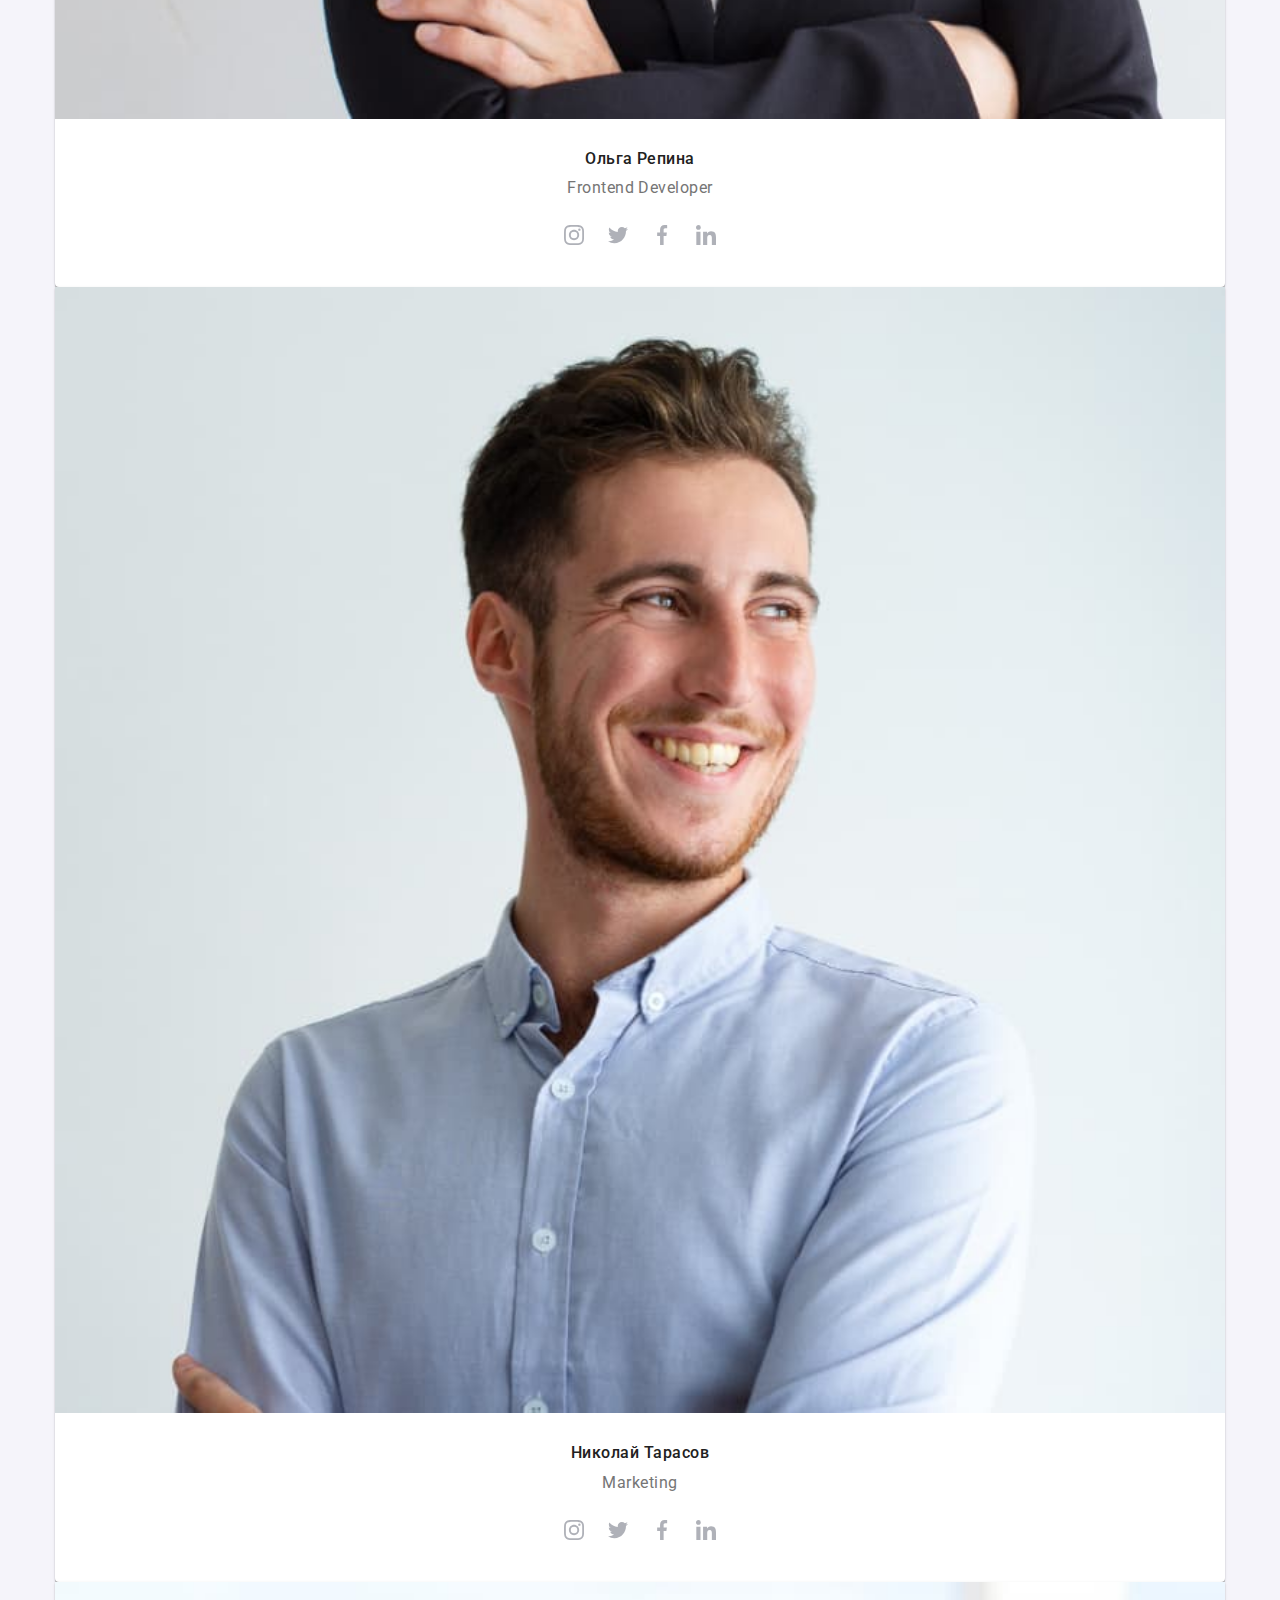
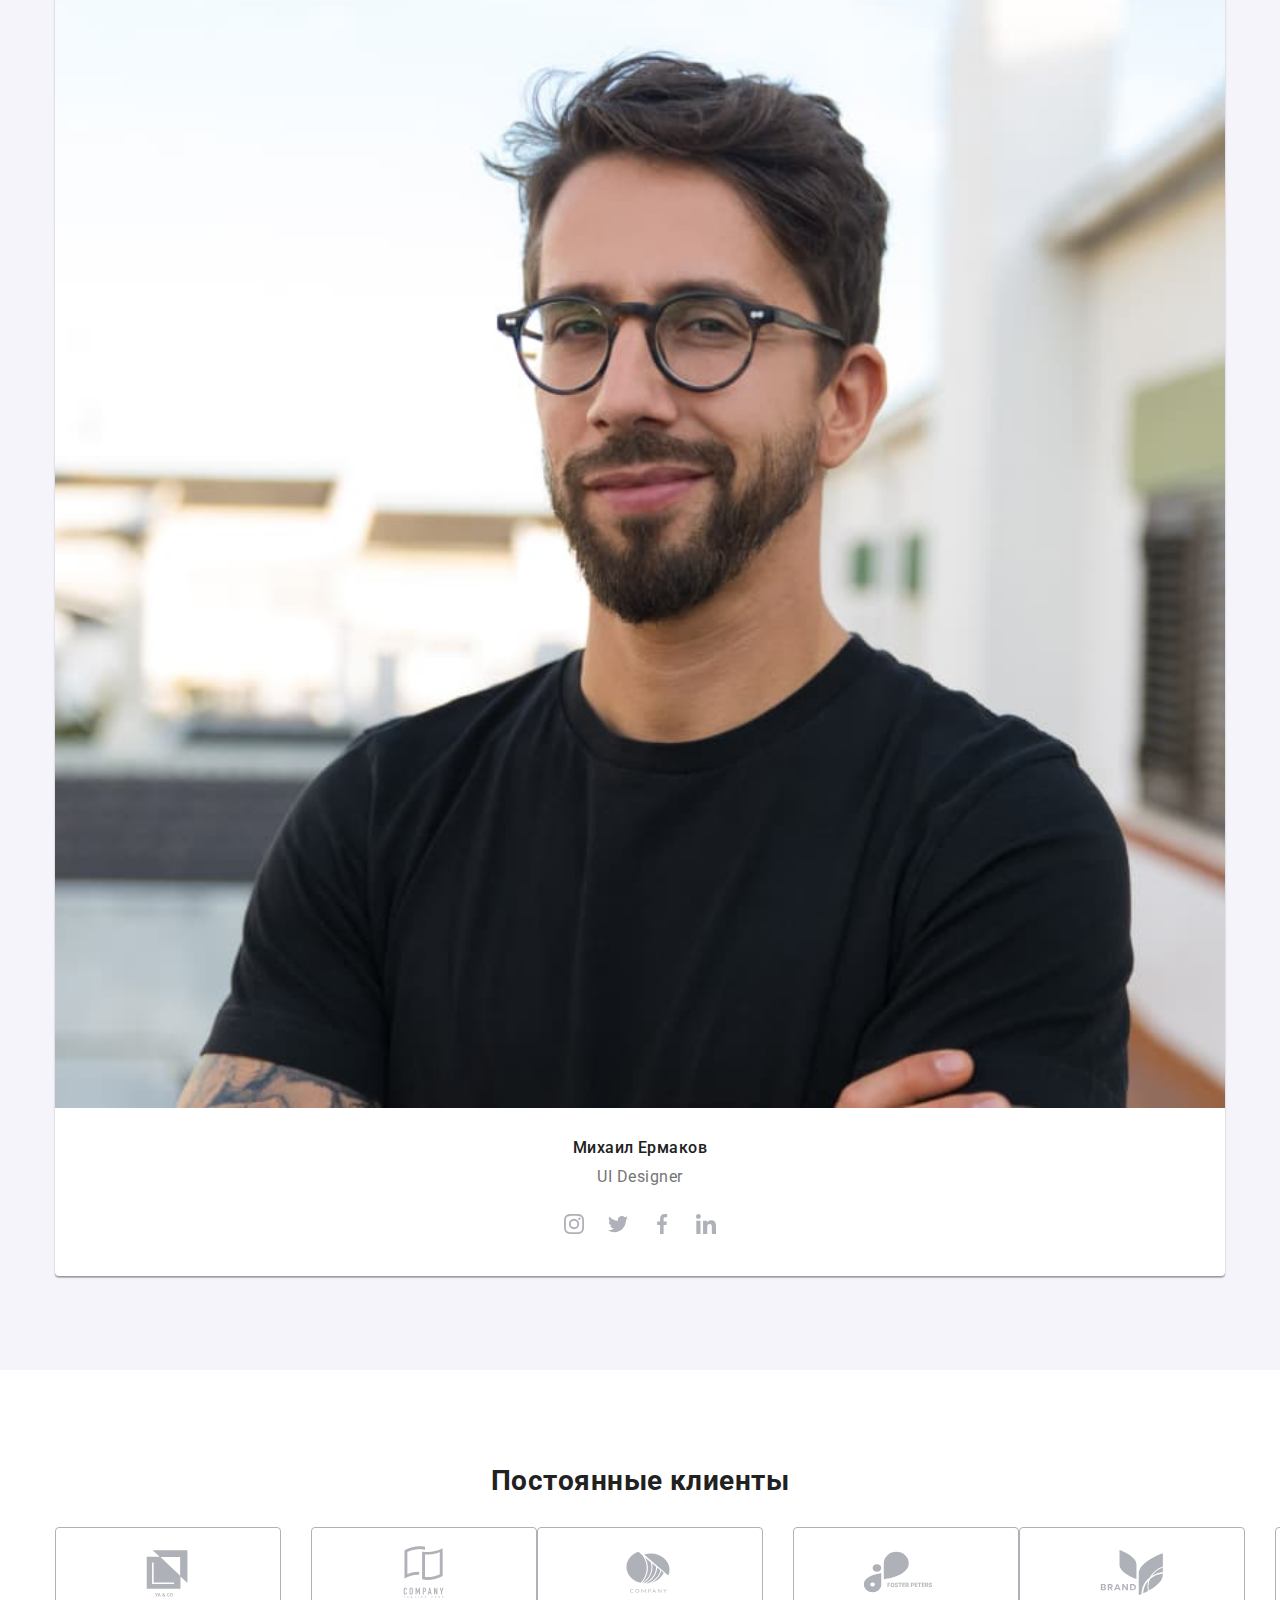
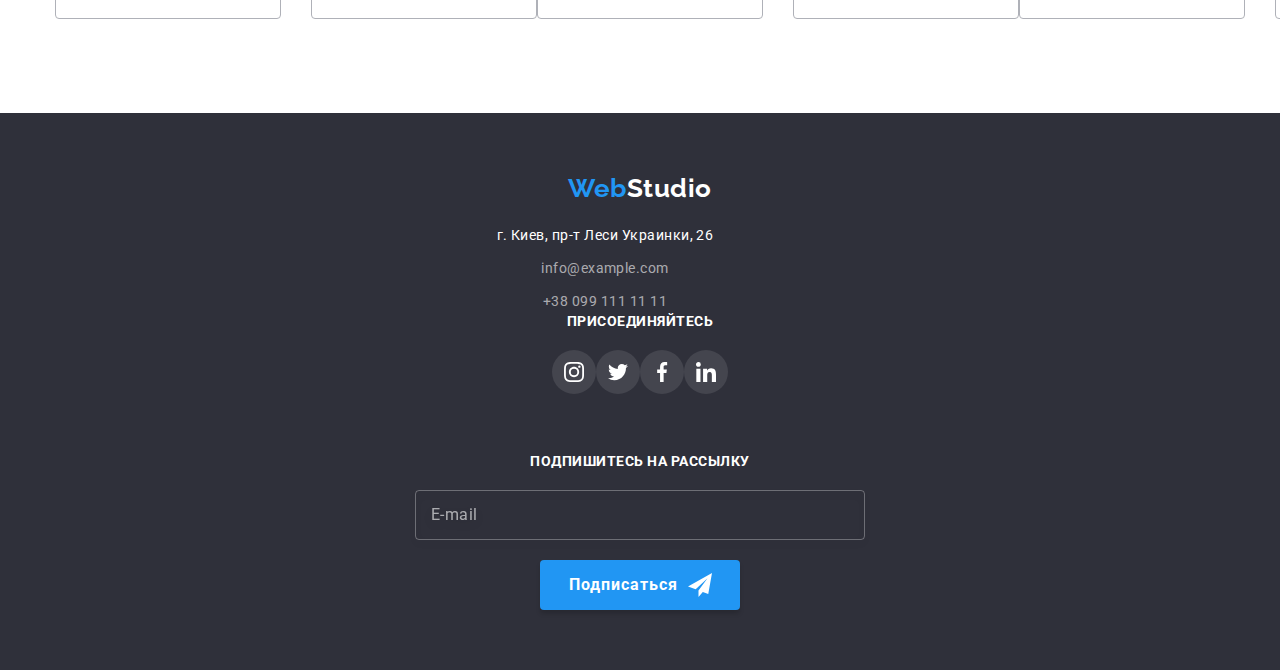
==== commit 3a987d61: "Додає частково адаптивну верстку на стр.Студія" ====
--- a/index.html
+++ b/index.html
@@ -19,11 +19,18 @@
   <body>
     <!-- Шапка сайта -->
     <header class="page-header">
-      <div class="container header-nav">
+      <div class="container">
       <nav class="header-nav">
         <a class="logo" href="./index.html"
           ><span class="logo__accent">Web</span
           ><span class="logo__name">Studio</span></a>
+
+            <button type="button" class="menu-button" data-menu-button>
+              <svg class="menu-button__icons" width="40" height="40">
+                <use class="menu-button__icon-menu" href="./images/icons.svg#menu"></use>
+                <use class="menu-button__icon-cross" href="./images/icons.svg#close-menu"></use>
+              </svg>
+            </button>
 
         <ul class="site-nav">
           <li class="site-nav__item"><a class="site-nav__link site-nav__link--current" href="./index.html">Студия</a></li>
@@ -44,7 +51,10 @@
         </li>
       </ul>
       </div>
+
+      
     </header>
+
     <main>
 
       <!--Герой-->
@@ -83,7 +93,7 @@
             </div>
             <h3 class="features__subtitle">Пунктуальность</h3>
             <p class="features__text">
-              Задача организации, в особенности же рамки и место обучения кадров
+              Задача организации,в особенности же рамки и место обучения кадров
               влечет за собой.
             </p>
             
@@ -409,5 +419,6 @@
       </div>
       
     <script src="./js/modal.js"></script>
+    <script src="./js/mobile-menu.js"></script>
   </body>
 </html>
--- a/css/main.min.css
+++ b/css/main.min.css
@@ -1,2 +1,2 @@
-.site-nav,.contacts,.features__list,.works__list,.team__members,.team__socials,.clients__list,.footer-contacts__list,.footer-socials__list,.filter,.portfolio{padding:0;margin:0;list-style:none}.logo,.portfolio__link{text-decoration:none}.site-nav__link,.site-nav__link--current,.contacts__link{color:#212121;font-weight:500;font-size:14px;line-height:1.14;letter-spacing:0.02em;text-decoration:none}.hero__button,.form-footer__button,.form__button{display:inline-block;min-width:200px;border:0;padding:10px 32px;-webkit-box-shadow:0px 4px 4px rgba(0,0,0,0.15);box-shadow:0px 4px 4px rgba(0,0,0,0.15);border-radius:4px;color:#fff;font-family:Roboto,sans-serif;font-weight:700;font-size:16px;line-height:1.88;letter-spacing:0.06em;background-color:#2196f3;cursor:pointer;-webkit-transition:background-color 250ms cubic-bezier(0.4, 0, 0.2, 1);transition:background-color 250ms cubic-bezier(0.4, 0, 0.2, 1)}.form__input,.form__comment{padding:10px 11px 10px 41px;border:1px solid rgba(33,33,33,0.2);border-radius:4px;outline:none;-webkit-transition:border-color 250ms cubic-bezier(0.4, 0, 0.2, 1);transition:border-color 250ms cubic-bezier(0.4, 0, 0.2, 1)}.features__subtitle,.works__subtitle,.footer-socials__subtitle,.form-footer__subtitle{margin-bottom:10px;color:#212121;font-weight:700;font-size:14px;line-height:1.14;text-transform:uppercase}.works__title,.team__title,.clients__title{margin-bottom:50px;color:#212121;font-weight:700;font-size:36px;line-height:1.17;text-align:center}.form-footer__button,.form__button,.form__label-checkbox,.features__wrapper,.team__socials,.team__socials-link,.clients__link,.footer-socials__list,.footer-socials__link,.form-footer__subscribe{display:-webkit-box;display:-ms-flexbox;display:flex;-webkit-box-align:center;-ms-flex-align:center;align-items:center;-webkit-box-pack:center;-ms-flex-pack:center;justify-content:center}.form-footer__input,.form-footer__input::-webkit-input-placeholder{font-size:16px;line-height:1.25;color:rgba(255,255,255,0.6);letter-spacing:0.03em}.form-footer__input,.form-footer__input:-ms-input-placeholder{font-size:16px;line-height:1.25;color:rgba(255,255,255,0.6);letter-spacing:0.03em}.form-footer__input,.form-footer__input::-ms-input-placeholder{font-size:16px;line-height:1.25;color:rgba(255,255,255,0.6);letter-spacing:0.03em}.form-footer__input,.form-footer__input::placeholder{font-size:16px;line-height:1.25;color:rgba(255,255,255,0.6);letter-spacing:0.03em}body{background-color:#fff;color:#757575;font-family:Roboto,sans-serif;letter-spacing:0.03em}h1,h2,h3,h4,h5,h6,p,ul{margin-top:0}.container{width:1200px;padding-left:15px;padding-right:15px;margin-left:auto;margin-right:auto}.section{padding-top:94px;padding-bottom:94px}.page-header{border-bottom:1px solid #ececec}.header-nav{display:-webkit-box;display:-ms-flexbox;display:flex;-webkit-box-align:center;-ms-flex-align:center;align-items:center}.logo__accent,.logo__name{color:#2196f3;font-family:Raleway,sans-serif;font-weight:700;font-size:26px;line-height:1.19;-webkit-transition:color 250ms cubic-bezier(0.4, 0, 0.2, 1);transition:color 250ms cubic-bezier(0.4, 0, 0.2, 1)}.logo__accent:hover,.logo__accent:focus{color:#000}.logo__name{color:#000}.logo__name:hover,.logo__name:focus{color:#2196f3}.logo--footer{display:inline-block;margin-bottom:20px}.logo__name--footer{color:#fff}.site-nav{display:-webkit-box;display:-ms-flexbox;display:flex;margin-left:93px}.site-nav__item:not(:last-child){margin-right:50px}.site-nav__link,.site-nav__link--current{display:block;padding-top:32px;padding-bottom:32px;-webkit-transition:color 250ms cubic-bezier(0.4, 0, 0.2, 1);transition:color 250ms cubic-bezier(0.4, 0, 0.2, 1)}.site-nav__link:hover,.site-nav__link:focus{color:#2196f3}.site-nav__link--current{position:relative;color:#2196f3}.site-nav__link--current:hover,.site-nav__link--current:focus{color:#212121}.site-nav__link--current::after{content:'';position:absolute;left:0;bottom:0;width:100%;height:4px;background-color:#2196f3;border-radius:2px}.contacts{display:-webkit-box;display:-ms-flexbox;display:flex;margin-left:auto}.contacts__item:not(:last-child){margin-right:50px}.contacts__link{display:-webkit-box;display:-ms-flexbox;display:flex;-webkit-box-align:center;-ms-flex-align:center;align-items:center;padding-top:32px;padding-bottom:32px;color:#757575;-webkit-transition:color 250ms cubic-bezier(0.4, 0, 0.2, 1);transition:color 250ms cubic-bezier(0.4, 0, 0.2, 1)}.contacts__link:hover,.contacts__link:focus{color:#2196f3;fill:#2196f3}.contacts__icon{margin-right:10px;fill:currentColor}.hero{max-width:1600px;height:600px;margin-left:auto;margin-right:auto;background-image:-webkit-gradient(linear, left top, right top, from(rgba(47,48,58,0.4)), to(rgba(47,48,58,0.4))),url("../images/hero.jpg");background-image:linear-gradient(to right, rgba(47,48,58,0.4), rgba(47,48,58,0.4)),url("../images/hero.jpg");background-repeat:no-repeat;background-position:center;background-size:cover;padding-top:200px;padding-bottom:200px;text-align:center;background-color:#c4c4c4}.hero__title{margin-bottom:30px;color:#fff;font-weight:900;font-size:44px;line-height:1.36;text-align:center;letter-spacing:0.06em;text-transform:uppercase}.hero__button:hover,.hero__button:focus{background-color:#188ce8}.form-footer__button:hover,.form-footer__button:focus{background-color:#188ce8}.form-footer__button{padding:10px 28px 10px 29px}.form-footer__icon{margin-left:10px}.form__button:hover,.form__button:focus{background-color:#188ce8}.form__button{padding:10px 55px 10px 56px;margin-right:auto;margin-left:auto}.modal__button{position:absolute;top:8px;right:8px;display:-webkit-box;display:-ms-flexbox;display:flex;background-color:#fff;padding:5px;border:1px solid rgba(0,0,0,0.1);border-radius:50%;cursor:pointer;fill:#000;-webkit-transition:fill 250ms cubic-bezier(0.4, 0, 0.2, 1);transition:fill 250ms cubic-bezier(0.4, 0, 0.2, 1)}.modal__button:hover,.modal__button:focus{fill:#2196f3}.backdrop{position:fixed;top:0;left:0;width:100%;height:100%;background-color:rgba(0,0,0,0.2);opacity:1;-webkit-transition:opacity 250ms cubic-bezier(0.4, 0, 0.2, 1);transition:opacity 250ms cubic-bezier(0.4, 0, 0.2, 1)}.backdrop.is-hidden{opacity:0;pointer-events:none;visibility:hidden;-webkit-transition:opacity 250ms cubic-bezier(0.4, 0, 0.2, 1);transition:opacity 250ms cubic-bezier(0.4, 0, 0.2, 1)}.backdrop.is-hidden .modal{-webkit-transform:translate(-50%, -50%) scale(0.5);transform:translate(-50%, -50%) scale(0.5)}.modal{position:absolute;top:50%;left:50%;padding:40px;min-width:528px;min-height:581px;background-color:#fff;-webkit-box-shadow:0px 1px 3px rgba(0,0,0,0.12),0px 1px 1px rgba(0,0,0,0.14),0px 2px 1px rgba(0,0,0,0.2);box-shadow:0px 1px 3px rgba(0,0,0,0.12),0px 1px 1px rgba(0,0,0,0.14),0px 2px 1px rgba(0,0,0,0.2);border-radius:4px;visibility:visible;-webkit-transform:translate(-50%, -50%) scale(1);transform:translate(-50%, -50%) scale(1);-webkit-transition:-webkit-transform 250ms cubic-bezier(0.4, 0, 0.2, 1);transition:-webkit-transform 250ms cubic-bezier(0.4, 0, 0.2, 1);transition:transform 250ms cubic-bezier(0.4, 0, 0.2, 1);transition:transform 250ms cubic-bezier(0.4, 0, 0.2, 1), -webkit-transform 250ms cubic-bezier(0.4, 0, 0.2, 1)}.modal__title{margin-bottom:12px;font-weight:700;font-size:20px;line-height:1.15;text-align:center;color:#212121}.form{width:448px;margin-left:auto;margin-right:auto}.form__input:focus{border-color:#2196f3}.form__input:focus ~ .form__icon{fill:#2196f3}.form__comment{resize:none;padding:12px 16px}.form__comment::-webkit-input-placeholder{font-size:12px;line-height:1.17;letter-spacing:0.01em;color:rgba(117,117,117,0.5)}.form__comment:-ms-input-placeholder{font-size:12px;line-height:1.17;letter-spacing:0.01em;color:rgba(117,117,117,0.5)}.form__comment::-ms-input-placeholder{font-size:12px;line-height:1.17;letter-spacing:0.01em;color:rgba(117,117,117,0.5)}.form__comment::placeholder{font-size:12px;line-height:1.17;letter-spacing:0.01em;color:rgba(117,117,117,0.5)}.form__comment:focus{border-color:#2196f3}.form__field{position:relative;display:-webkit-box;display:-ms-flexbox;display:flex;-webkit-box-orient:vertical;-webkit-box-direction:normal;-ms-flex-direction:column;flex-direction:column;margin-bottom:10px}.form__field:nth-child(4){margin-bottom:20px}.form__icon{position:absolute;top:50%;left:12px;fill:#212121;-webkit-transition:fill 250ms cubic-bezier(0.4, 0, 0.2, 1);transition:fill 250ms cubic-bezier(0.4, 0, 0.2, 1)}.form__label{margin-bottom:4px;font-size:12px;line-height:1.17;letter-spacing:0.01em}.form__link-contract{color:#2196f3;margin-left:4px}.form__input-checkbox{width:1px;height:1px;margin:-1px;border:0;padding:0;clip:rect(0 0 0 0);overflow:hidden}.form__checkbox-bgc{display:inline-block;width:16px;height:15px;margin-right:7px;border:2px solid #212121;border-radius:2px;-webkit-transition:background-color 250ms cubic-bezier(0.4, 0, 0.2, 1);transition:background-color 250ms cubic-bezier(0.4, 0, 0.2, 1)}.form__checkbox{margin-bottom:30px;font-size:14px;line-height:1.71}.form__label-checkbox{position:relative;cursor:pointer}.form__icon-checkbox{position:absolute;top:4px;left:10px;visibility:hidden}.form__input-checkbox:checked+.form__checkbox-bgc{border-color:#2196f3;background-color:#2196f3;border-radius:2px}.form__input-checkbox:checked ~ .form__icon-checkbox{visibility:visible}.features__list{display:-webkit-box;display:-ms-flexbox;display:flex}.features__item{min-width:270px}.features__item:not(:last-child){margin-right:30px}.features__wrapper{width:270px;height:120px;background-color:#f5f4fa;margin-bottom:30px}.features__text{margin-top:0;margin-bottom:0;font-size:14px;line-height:1.71}.works{padding-top:0;padding-bottom:94px}.works__list{display:-webkit-box;display:-ms-flexbox;display:flex}.works__item{position:relative}.works__item:not(:last-child){margin-right:30px}.works__images{display:block;width:100%}.works__description{display:inline-block;content:'';position:absolute;bottom:0;left:0;width:100%;min-height:70px;background-color:rgba(47,48,58,0.8)}.works__subtitle{position:absolute;bottom:27px;left:0;right:0;margin-bottom:0;color:#fff;text-align:center}.team{background-color:#f5f4fa}.team__members{display:-webkit-box;display:-ms-flexbox;display:flex}.team__item{-webkit-box-shadow:0px 1px 3px rgba(0,0,0,0.12),0px 1px 1px rgba(0,0,0,0.14),0px 2px 1px rgba(0,0,0,0.2);box-shadow:0px 1px 3px rgba(0,0,0,0.12),0px 1px 1px rgba(0,0,0,0.14),0px 2px 1px rgba(0,0,0,0.2);border-radius:0px 0px 4px 4px;background-color:#fff}.team__item:not(:last-child){margin-right:30px}.team__photo{display:block;width:100%}.team__name{margin-bottom:10px;color:#212121;font-weight:500;font-size:16px;line-height:1.19;text-align:center}.team__text{font-size:16px;line-height:1.19;text-align:center}.team__desc{padding-top:30px;padding-bottom:30px}.team__socials-item:not(:last-child){margin-right:10px}.team__socials-link{width:44px;height:44px;border-radius:50%;background-color:#fff;color:#afb1b8;-webkit-transition:color 250ms cubic-bezier(0.4, 0, 0.2, 1),background-color 250ms cubic-bezier(0.4, 0, 0.2, 1);transition:color 250ms cubic-bezier(0.4, 0, 0.2, 1),background-color 250ms cubic-bezier(0.4, 0, 0.2, 1)}.team__socials-link:hover,.team__socials-link:focus{color:#fff;background-color:#2196f3}.team__socials-icon{fill:currentColor}.clients__list{display:-webkit-box;display:-ms-flexbox;display:flex}.clients__item:not(:last-child){margin-right:30px}.clients__link{width:170px;height:92px;border:1px solid #afb1b8;border-radius:4px;color:#afb1b8;-webkit-transition:color 250ms cubic-bezier(0.4, 0, 0.2, 1),border 250ms cubic-bezier(0.4, 0, 0.2, 1);transition:color 250ms cubic-bezier(0.4, 0, 0.2, 1),border 250ms cubic-bezier(0.4, 0, 0.2, 1)}.clients__link:hover,.clients__link:focus{color:#2196f3;border:1px solid #2196f3}.clients__logo{fill:currentColor}.footer{padding-top:60px;padding-bottom:60px;background-color:#2f303a}.footer__container{display:-webkit-box;display:-ms-flexbox;display:flex;-webkit-box-align:baseline;-ms-flex-align:baseline;align-items:baseline}.footer-contacts{margin-right:70px;min-width:231px;color:#fff;font-style:normal;font-size:14px;line-height:1.71}.footer-contacts__address{margin-bottom:9px}.footer-contacts__item:not(:last-child){margin-bottom:9px}.footer-contacts__link{color:rgba(255,255,255,0.6);font-style:normal;font-size:14px;line-height:1.71;text-decoration:none;-webkit-transition:color 250ms cubic-bezier(0.4, 0, 0.2, 1);transition:color 250ms cubic-bezier(0.4, 0, 0.2, 1)}.footer-contacts__link:hover,.footer-contacts__link:focus{color:#2196f3}.footer-socials__item{margin-right:93px}.footer-socials__item:not(:last-child){margin-right:10px}.footer-socials__link{width:44px;height:44px;border-radius:50%;background-color:rgba(255,255,255,0.1);color:#fff;-webkit-transition:background-color 250ms cubic-bezier(0.4, 0, 0.2, 1);transition:background-color 250ms cubic-bezier(0.4, 0, 0.2, 1)}.footer-socials__link:hover,.footer-socials__link:focus{background-color:#2196f3}.footer-socials__subtitle{color:#fff;margin-bottom:20px}.footer-socials__icon{fill:currentColor}.form-footer__subtitle{color:#fff;margin-bottom:20px}.form-footer__input{width:358px;padding:14px 15px;margin-right:12px;border:1px solid rgba(255,255,255,0.3);-webkit-filter:drop-shadow(0px 4px 4px rgba(0,0,0,0.15));filter:drop-shadow(0px 4px 4px rgba(0,0,0,0.15));border-radius:4px;background-color:transparent;outline:transparent;-webkit-transition:border-color 250ms cubic-bezier(0.4, 0, 0.2, 1);transition:border-color 250ms cubic-bezier(0.4, 0, 0.2, 1)}.form-footer__input:focus{border-color:#2196f3}.filter{display:-webkit-box;display:-ms-flexbox;display:flex;-webkit-box-pack:center;-ms-flex-pack:center;justify-content:center;margin-bottom:50px}.filter__item:not(:last-child){margin-right:8px}.filter__button{display:inline-block;padding:6px 22px;min-width:73px;border:0;border-radius:4px;color:#212121;background-color:#f5f4fa;font-family:inherit;font-weight:500;font-size:16px;line-height:1.62;letter-spacing:0.03em;cursor:pointer;-webkit-transition:background-color 250ms cubic-bezier(0.4, 0, 0.2, 1),color 250ms cubic-bezier(0.4, 0, 0.2, 1),-webkit-box-shadow 250ms cubic-bezier(0.4, 0, 0.2, 1);transition:background-color 250ms cubic-bezier(0.4, 0, 0.2, 1),color 250ms cubic-bezier(0.4, 0, 0.2, 1),-webkit-box-shadow 250ms cubic-bezier(0.4, 0, 0.2, 1);transition:background-color 250ms cubic-bezier(0.4, 0, 0.2, 1),color 250ms cubic-bezier(0.4, 0, 0.2, 1),box-shadow 250ms cubic-bezier(0.4, 0, 0.2, 1);transition:background-color 250ms cubic-bezier(0.4, 0, 0.2, 1),color 250ms cubic-bezier(0.4, 0, 0.2, 1),box-shadow 250ms cubic-bezier(0.4, 0, 0.2, 1),-webkit-box-shadow 250ms cubic-bezier(0.4, 0, 0.2, 1)}.filter__button:hover,.filter__button:focus{color:#fff;background-color:#188ce8;-webkit-box-shadow:0px 3px 1px rgba(0,0,0,0.1),0px 1px 2px rgba(0,0,0,0.08),0px 2px 2px rgba(0,0,0,0.12);box-shadow:0px 3px 1px rgba(0,0,0,0.1),0px 1px 2px rgba(0,0,0,0.08),0px 2px 2px rgba(0,0,0,0.12)}.portfolio{display:-webkit-box;display:-ms-flexbox;display:flex;-ms-flex-wrap:wrap;flex-wrap:wrap}.portfolio__item{width:370px;margin-right:30px;margin-bottom:30px}.portfolio__item:nth-child(3n){margin-right:0}.portfolio__item:nth-last-child(-n+3){margin-bottom:0}.portfolio__link{display:block;-webkit-transition:-webkit-box-shadow 250ms cubic-bezier(0.4, 0, 0.2, 1);transition:-webkit-box-shadow 250ms cubic-bezier(0.4, 0, 0.2, 1);transition:box-shadow 250ms cubic-bezier(0.4, 0, 0.2, 1);transition:box-shadow 250ms cubic-bezier(0.4, 0, 0.2, 1), -webkit-box-shadow 250ms cubic-bezier(0.4, 0, 0.2, 1)}.portfolio__link:hover,.portfolio__link:focus{-webkit-box-shadow:0px 1px 1px rgba(0,0,0,0.12),0px 4px 4px rgba(0,0,0,0.06),1px 4px 6px rgba(0,0,0,0.16);box-shadow:0px 1px 1px rgba(0,0,0,0.12),0px 4px 4px rgba(0,0,0,0.06),1px 4px 6px rgba(0,0,0,0.16)}.portfolio__link:hover .portfolio__description,.portfolio__link:focus .portfolio__description{-webkit-transform:translateY(0);transform:translateY(0)}.portfolio__picture{display:block;width:100%}.portfolio__subtitle{margin-bottom:4px;color:#212121;font-weight:700;font-size:18px;line-height:2;letter-spacing:0.06em}.portfolio__type{margin-bottom:0;color:#757575;font-size:16px;line-height:1.87}.portfolio__part{padding:20px 24px;border-left:1px solid #eee;border-right:1px solid #eee;border-bottom:1px solid #eee}.portfolio__thumb{position:relative;overflow:hidden}.portfolio__description{display:inline-block;content:'';position:absolute;top:0;left:0;width:100%;height:100%;background-color:rgba(33,150,243,0.9);-webkit-transform:translateY(100%);transform:translateY(100%);-webkit-transition:background-color 250ms cubic-bezier(0.4, 0, 0.2, 1),-webkit-transform 250ms cubic-bezier(0.4, 0, 0.2, 1);transition:background-color 250ms cubic-bezier(0.4, 0, 0.2, 1),-webkit-transform 250ms cubic-bezier(0.4, 0, 0.2, 1);transition:background-color 250ms cubic-bezier(0.4, 0, 0.2, 1),transform 250ms cubic-bezier(0.4, 0, 0.2, 1);transition:background-color 250ms cubic-bezier(0.4, 0, 0.2, 1),transform 250ms cubic-bezier(0.4, 0, 0.2, 1),-webkit-transform 250ms cubic-bezier(0.4, 0, 0.2, 1)}.portfolio__text{position:absolute;top:63px;left:24px;margin-bottom:0;font-size:18px;line-height:1.56;color:#fff;-webkit-transition:color 250ms cubic-bezier(0.4, 0, 0.2, 1);transition:color 250ms cubic-bezier(0.4, 0, 0.2, 1)}
+.site-nav,.contacts,.features__list,.works__list,.team__members,.team__socials,.clients__list,.footer-contacts__list,.footer-socials__list,.filter,.portfolio{padding:0;margin:0;list-style:none}.logo,.portfolio__link{text-decoration:none}.site-nav__link,.site-nav__link--current,.contacts__link{color:#212121;font-weight:500;font-size:14px;line-height:1.14;letter-spacing:0.02em;text-decoration:none}.hero__button,.form-footer__button,.form__button{display:inline-block;min-width:200px;border:0;padding:10px 32px;-webkit-box-shadow:0px 4px 4px rgba(0,0,0,0.15);box-shadow:0px 4px 4px rgba(0,0,0,0.15);border-radius:4px;color:#fff;font-family:Roboto,sans-serif;font-weight:700;font-size:16px;line-height:1.88;letter-spacing:0.06em;background-color:#2196f3;cursor:pointer;-webkit-transition:background-color 250ms cubic-bezier(0.4, 0, 0.2, 1);transition:background-color 250ms cubic-bezier(0.4, 0, 0.2, 1)}.form__input,.form__comment{padding:10px 11px 10px 41px;border:1px solid rgba(33,33,33,0.2);border-radius:4px;outline:none;-webkit-transition:border-color 250ms cubic-bezier(0.4, 0, 0.2, 1);transition:border-color 250ms cubic-bezier(0.4, 0, 0.2, 1)}.features__subtitle,.works__subtitle,.footer-socials__subtitle,.form-footer__subtitle{margin-bottom:10px;color:#212121;font-weight:700;font-size:14px;line-height:1.14;text-transform:uppercase}.works__title,.team__title,.clients__title{margin-bottom:50px;color:#212121;font-weight:700;font-size:36px;line-height:1.17;text-align:center}.form-footer__button,.form__button,.form__label-checkbox,.features__wrapper,.team__socials,.team__socials-link,.clients__link,.footer-socials__list,.footer-socials__link{display:-webkit-box;display:-ms-flexbox;display:flex;-webkit-box-align:center;-ms-flex-align:center;align-items:center;-webkit-box-pack:center;-ms-flex-pack:center;justify-content:center}.form-footer__input,.form-footer__input::-webkit-input-placeholder{font-size:16px;line-height:1.25;color:rgba(255,255,255,0.6);letter-spacing:0.03em}.form-footer__input,.form-footer__input:-ms-input-placeholder{font-size:16px;line-height:1.25;color:rgba(255,255,255,0.6);letter-spacing:0.03em}.form-footer__input,.form-footer__input::-ms-input-placeholder{font-size:16px;line-height:1.25;color:rgba(255,255,255,0.6);letter-spacing:0.03em}.form-footer__input,.form-footer__input::placeholder{font-size:16px;line-height:1.25;color:rgba(255,255,255,0.6);letter-spacing:0.03em}body{background-color:#fff;color:#757575;font-family:Roboto,sans-serif;letter-spacing:0.03em}h1,h2,h3,h4,h5,h6,p,ul{margin-top:0}.container{padding-left:15px;padding-right:15px;margin-left:auto;margin-right:auto}@media screen and (min-width: 480px){.container{width:480px}}@media screen and (min-width: 768px){.container{width:768px}}@media screen and (min-width: 1200px){.container{width:1200px}}@media screen and (max-width: 1199px){.section{padding-top:60px;padding-bottom:60px}}@media screen and (min-width: 1200px){.section{padding-top:94px;padding-bottom:94px}}.page-header{border-bottom:1px solid #ececec}@media screen and (max-width: 767px){.header-nav{display:-webkit-box;display:-ms-flexbox;display:flex;-webkit-box-align:center;-ms-flex-align:center;align-items:center;-webkit-box-pack:justify;-ms-flex-pack:justify;justify-content:space-between}}.logo__accent,.logo__name{color:#2196f3;font-family:Raleway,sans-serif;font-weight:700;font-size:24px;line-height:1.17;-webkit-transition:color 250ms cubic-bezier(0.4, 0, 0.2, 1);transition:color 250ms cubic-bezier(0.4, 0, 0.2, 1)}@media screen and (min-width: 1200px){.logo__accent,.logo__name{font-size:26px;line-height:1.19}}.logo__accent:hover,.logo__accent:focus{color:#000}.logo__name{color:#000}.logo__name:hover,.logo__name:focus{color:#2196f3}@media screen and (min-width: 480px){.logo{display:inline-block;padding-top:16px;padding-bottom:16px}}.logo--footer{display:inline-block;margin-bottom:20px;padding:0}.logo__name--footer{color:#fff}@media screen and (max-width: 767px){.site-nav{display:none}}@media screen and (min-width: 1200px){.site-nav{display:-webkit-box;display:-ms-flexbox;display:flex;margin-left:93px}.site-nav__item:not(:last-child){margin-right:50px}}.site-nav__link,.site-nav__link--current{display:block;padding-top:32px;padding-bottom:32px;-webkit-transition:color 250ms cubic-bezier(0.4, 0, 0.2, 1);transition:color 250ms cubic-bezier(0.4, 0, 0.2, 1)}.site-nav__link:hover,.site-nav__link:focus{color:#2196f3}.site-nav__link--current{position:relative;color:#2196f3}.site-nav__link--current:hover,.site-nav__link--current:focus{color:#212121}@media screen and (min-width: 1200px){.site-nav__link--current::after{content:'';position:absolute;left:0;bottom:0;width:100%;height:4px;background-color:#2196f3;border-radius:2px}}.contacts{margin-left:auto}.contacts__item:not(:last-child){margin-right:50px}@media screen and (max-width: 767px){.contacts{display:none}}.contacts__link{padding-top:32px;padding-bottom:32px;color:#757575;-webkit-transition:color 250ms cubic-bezier(0.4, 0, 0.2, 1);transition:color 250ms cubic-bezier(0.4, 0, 0.2, 1)}.contacts__link:hover,.contacts__link:focus{color:#2196f3;fill:#2196f3}.contacts__icon{margin-right:10px;fill:currentColor}.hero{max-width:1600px;height:600px;margin-left:auto;margin-right:auto;background-image:-webkit-gradient(linear, left top, right top, from(rgba(47,48,58,0.4)), to(rgba(47,48,58,0.4))),url("../images/hero.jpg");background-image:linear-gradient(to right, rgba(47,48,58,0.4), rgba(47,48,58,0.4)),url("../images/hero.jpg");background-repeat:no-repeat;background-position:center;background-size:cover;padding-top:200px;padding-bottom:200px;text-align:center;background-color:#c4c4c4}.hero__title{color:#fff;font-weight:900;text-align:center;letter-spacing:0.06em;text-transform:uppercase;margin-bottom:30px}@media screen and (min-width: 480px){.hero__title{font-size:26px;line-height:1.62}}@media screen and (min-width: 1200px){.hero__title{font-size:44px;line-height:1.36}}.hero__button:hover,.hero__button:focus{background-color:#188ce8}.form-footer__button{padding:10px 28px 10px 29px}.form-footer__button:hover,.form-footer__button:focus{background-color:#188ce8}@media screen and (min-width: 480px){.form-footer__button{margin-right:auto;margin-left:auto}}.form-footer__icon{margin-left:10px}.form__button:hover,.form__button:focus{background-color:#188ce8}.form__button{padding:10px 55px 10px 56px;margin-right:auto;margin-left:auto}.modal__button{position:absolute;top:8px;right:8px;display:-webkit-box;display:-ms-flexbox;display:flex;background-color:#fff;padding:5px;border:1px solid rgba(0,0,0,0.1);border-radius:50%;cursor:pointer;fill:#000;-webkit-transition:fill 250ms cubic-bezier(0.4, 0, 0.2, 1);transition:fill 250ms cubic-bezier(0.4, 0, 0.2, 1)}.modal__button:hover,.modal__button:focus{fill:#2196f3}.menu-button{display:inline-block;margin:0;padding:0;border:none;background-color:transparent}@media screen and (min-width: 768px){.menu-button{display:none}}.menu-button.is-open .menu-button__icon-cross{display:block}.menu-button.is-open .menu-button__icon-menu{display:none}.menu-button__icon-cross{display:none}.backdrop{position:fixed;top:0;left:0;width:100%;height:100%;background-color:rgba(0,0,0,0.2);opacity:1;-webkit-transition:opacity 250ms cubic-bezier(0.4, 0, 0.2, 1);transition:opacity 250ms cubic-bezier(0.4, 0, 0.2, 1)}.backdrop.is-hidden{opacity:0;pointer-events:none;visibility:hidden;-webkit-transition:opacity 250ms cubic-bezier(0.4, 0, 0.2, 1);transition:opacity 250ms cubic-bezier(0.4, 0, 0.2, 1)}.backdrop.is-hidden .modal{-webkit-transform:translate(-50%, -50%) scale(0.5);transform:translate(-50%, -50%) scale(0.5)}.modal{position:absolute;top:50%;left:50%;padding:40px;min-width:528px;min-height:581px;background-color:#fff;-webkit-box-shadow:0px 1px 3px rgba(0,0,0,0.12),0px 1px 1px rgba(0,0,0,0.14),0px 2px 1px rgba(0,0,0,0.2);box-shadow:0px 1px 3px rgba(0,0,0,0.12),0px 1px 1px rgba(0,0,0,0.14),0px 2px 1px rgba(0,0,0,0.2);border-radius:4px;visibility:visible;-webkit-transform:translate(-50%, -50%) scale(1);transform:translate(-50%, -50%) scale(1);-webkit-transition:-webkit-transform 250ms cubic-bezier(0.4, 0, 0.2, 1);transition:-webkit-transform 250ms cubic-bezier(0.4, 0, 0.2, 1);transition:transform 250ms cubic-bezier(0.4, 0, 0.2, 1);transition:transform 250ms cubic-bezier(0.4, 0, 0.2, 1), -webkit-transform 250ms cubic-bezier(0.4, 0, 0.2, 1)}.modal__title{margin-bottom:12px;font-weight:700;font-size:20px;line-height:1.15;text-align:center;color:#212121}.form{width:448px;margin-left:auto;margin-right:auto}.form__input:focus{border-color:#2196f3}.form__input:focus ~ .form__icon{fill:#2196f3}.form__comment{resize:none;padding:12px 16px}.form__comment::-webkit-input-placeholder{font-size:12px;line-height:1.17;letter-spacing:0.01em;color:rgba(117,117,117,0.5)}.form__comment:-ms-input-placeholder{font-size:12px;line-height:1.17;letter-spacing:0.01em;color:rgba(117,117,117,0.5)}.form__comment::-ms-input-placeholder{font-size:12px;line-height:1.17;letter-spacing:0.01em;color:rgba(117,117,117,0.5)}.form__comment::placeholder{font-size:12px;line-height:1.17;letter-spacing:0.01em;color:rgba(117,117,117,0.5)}.form__comment:focus{border-color:#2196f3}.form__field{position:relative;display:-webkit-box;display:-ms-flexbox;display:flex;-webkit-box-orient:vertical;-webkit-box-direction:normal;-ms-flex-direction:column;flex-direction:column;margin-bottom:10px}.form__field:nth-child(4){margin-bottom:20px}.form__icon{position:absolute;top:50%;left:12px;fill:#212121;-webkit-transition:fill 250ms cubic-bezier(0.4, 0, 0.2, 1);transition:fill 250ms cubic-bezier(0.4, 0, 0.2, 1)}.form__label{margin-bottom:4px;font-size:12px;line-height:1.17;letter-spacing:0.01em}.form__link-contract{color:#2196f3;margin-left:4px}.form__input-checkbox{width:1px;height:1px;margin:-1px;border:0;padding:0;clip:rect(0 0 0 0);overflow:hidden}.form__checkbox-bgc{display:inline-block;width:16px;height:15px;margin-right:7px;border:2px solid #212121;border-radius:2px;-webkit-transition:background-color 250ms cubic-bezier(0.4, 0, 0.2, 1);transition:background-color 250ms cubic-bezier(0.4, 0, 0.2, 1)}.form__checkbox{margin-bottom:30px;font-size:14px;line-height:1.71}.form__label-checkbox{position:relative;cursor:pointer}.form__icon-checkbox{position:absolute;top:4px;left:10px;visibility:hidden}.form__input-checkbox:checked+.form__checkbox-bgc{border-color:#2196f3;background-color:#2196f3;border-radius:2px}.form__input-checkbox:checked ~ .form__icon-checkbox{visibility:visible}@media screen and (min-width: 480px){.features__item:not(:last-child){margin-bottom:30px}}@media screen and (min-width: 1200px){.features__item:not(:last-child){margin-right:30px}}.features__wrapper{border-radius:4px;background-color:#f5f4fa;margin-bottom:30px}@media screen and (min-width: 480px){.features__wrapper{min-width:450px;min-height:120px}}@media screen and (min-width: 1200px){.features__wrapper{min-width:270px;min-height:120px}}.features__subtitle{text-align:center}.features__text{margin-top:0;margin-bottom:0;font-size:14px;line-height:1.71}.works{padding-top:0;padding-bottom:94px}@media screen and (max-width: 1199px){.works{display:none}}.works__list{display:-webkit-box;display:-ms-flexbox;display:flex}.works__item{position:relative}.works__item:not(:last-child){margin-right:30px}.works__images{display:block;width:100%}.works__description{display:inline-block;content:'';position:absolute;bottom:0;left:0;width:100%;min-height:70px;background-color:rgba(47,48,58,0.8)}.works__subtitle{position:absolute;bottom:27px;left:0;right:0;margin-bottom:0;color:#fff;text-align:center}.team{background-color:#f5f4fa}@media screen and (min-width: 480px){.team__title{font-size:28px;line-height:1.18;margin-bottom:30px}}.team__item{-webkit-box-shadow:0px 1px 3px rgba(0,0,0,0.12),0px 1px 1px rgba(0,0,0,0.14),0px 2px 1px rgba(0,0,0,0.2);box-shadow:0px 1px 3px rgba(0,0,0,0.12),0px 1px 1px rgba(0,0,0,0.14),0px 2px 1px rgba(0,0,0,0.2);border-radius:0px 0px 4px 4px;background-color:#fff}@media screen and (max-width: 1199px){.team__item:not(:last-child){margin-bottom:30px}}.team__photo{display:block;width:100%;height:auto}.team__name{margin-bottom:10px;color:#212121;font-weight:500;font-size:16px;line-height:1.19;text-align:center}.team__text{font-size:16px;line-height:1.19;text-align:center}@media screen and (max-width: 1199px){.team__desc{padding-top:30px;padding-bottom:24px}}@media screen and (min-width: 1200px){.team__desc{padding-top:30px;padding-bottom:30px}}.team__socials-link{width:44px;height:44px;border-radius:50%;background-color:#fff;color:#afb1b8;-webkit-transition:color 250ms cubic-bezier(0.4, 0, 0.2, 1),background-color 250ms cubic-bezier(0.4, 0, 0.2, 1);transition:color 250ms cubic-bezier(0.4, 0, 0.2, 1),background-color 250ms cubic-bezier(0.4, 0, 0.2, 1)}.team__socials-link:hover,.team__socials-link:focus{color:#fff;background-color:#2196f3}.team__socials-icon{fill:currentColor}@media screen and (min-width: 480px){.clients__title{font-size:28px;line-height:1.18;margin-bottom:30px}}.clients__list{display:-webkit-box;display:-ms-flexbox;display:flex}@media screen and (max-width: 1199px){.clients__list{-ms-flex-wrap:wrap;flex-wrap:wrap}}@media screen and (min-width: 480px){.clients__item:nth-child(2n+1){margin-right:30px}}.clients__link{border:1px solid #afb1b8;border-radius:4px;color:#afb1b8;-webkit-transition:color 250ms cubic-bezier(0.4, 0, 0.2, 1),border 250ms cubic-bezier(0.4, 0, 0.2, 1);transition:color 250ms cubic-bezier(0.4, 0, 0.2, 1),border 250ms cubic-bezier(0.4, 0, 0.2, 1)}.clients__link:hover,.clients__link:focus{color:#2196f3;border:1px solid #2196f3}@media screen and (min-width: 480px){.clients__link{width:210px;height:92px}}@media screen and (min-width: 768px){.clients__link{width:226px;height:92px}}.clients__logo{fill:currentColor}.footer{padding-top:60px;padding-bottom:60px;background-color:#2f303a}@media screen and (min-width: 480px){.footer__container{text-align:center}}.footer-contacts{color:#fff;font-style:normal;font-size:14px;line-height:1.71}@media screen and (max-width: 1199px){.footer-contacts{margin-bottom:60px}}@media screen and (min-width: 1200px){.footer-contacts{margin-right:70px;min-width:231px}}@media screen and (max-width: 1199px){.footer-contacts__address{margin-bottom:8px}}@media screen and (min-width: 1200px){.footer-contacts__address{margin-bottom:9px}}@media screen and (max-width: 1199px){.footer-contacts__item:not(:last-child){margin-bottom:8px}}@media screen and (min-width: 1200px){.footer-contacts__item:not(:last-child){margin-bottom:9px}}.footer-contacts__link{color:rgba(255,255,255,0.6);font-style:normal;font-size:14px;line-height:1.71;text-decoration:none;-webkit-transition:color 250ms cubic-bezier(0.4, 0, 0.2, 1);transition:color 250ms cubic-bezier(0.4, 0, 0.2, 1)}.footer-contacts__link:hover,.footer-contacts__link:focus{color:#2196f3}@media screen and (min-width: 480px){.footer-socials__list{margin-bottom:60px}}.footer-socials__link{width:44px;height:44px;border-radius:50%;background-color:rgba(255,255,255,0.1);color:#fff;-webkit-transition:background-color 250ms cubic-bezier(0.4, 0, 0.2, 1);transition:background-color 250ms cubic-bezier(0.4, 0, 0.2, 1)}.footer-socials__link:hover,.footer-socials__link:focus{background-color:#2196f3}.footer-socials__subtitle{color:#fff;margin-bottom:20px}.footer-socials__icon{fill:currentColor}.form-footer__subtitle{color:#fff;margin-bottom:20px}.form-footer__input{padding:14px 15px;border:1px solid rgba(255,255,255,0.3);-webkit-filter:drop-shadow(0px 4px 4px rgba(0,0,0,0.15));filter:drop-shadow(0px 4px 4px rgba(0,0,0,0.15));border-radius:4px;background-color:transparent;outline:transparent;-webkit-transition:border-color 250ms cubic-bezier(0.4, 0, 0.2, 1);transition:border-color 250ms cubic-bezier(0.4, 0, 0.2, 1)}.form-footer__input:focus{border-color:#2196f3}@media screen and (min-width: 480px){.form-footer__input{width:450px;margin-bottom:20px}}.filter{display:-webkit-box;display:-ms-flexbox;display:flex;-webkit-box-pack:center;-ms-flex-pack:center;justify-content:center;margin-bottom:50px}.filter__item:not(:last-child){margin-right:8px}.filter__button{display:inline-block;padding:6px 22px;min-width:73px;border:0;border-radius:4px;color:#212121;background-color:#f5f4fa;font-family:inherit;font-weight:500;font-size:16px;line-height:1.62;letter-spacing:0.03em;cursor:pointer;-webkit-transition:background-color 250ms cubic-bezier(0.4, 0, 0.2, 1),color 250ms cubic-bezier(0.4, 0, 0.2, 1),-webkit-box-shadow 250ms cubic-bezier(0.4, 0, 0.2, 1);transition:background-color 250ms cubic-bezier(0.4, 0, 0.2, 1),color 250ms cubic-bezier(0.4, 0, 0.2, 1),-webkit-box-shadow 250ms cubic-bezier(0.4, 0, 0.2, 1);transition:background-color 250ms cubic-bezier(0.4, 0, 0.2, 1),color 250ms cubic-bezier(0.4, 0, 0.2, 1),box-shadow 250ms cubic-bezier(0.4, 0, 0.2, 1);transition:background-color 250ms cubic-bezier(0.4, 0, 0.2, 1),color 250ms cubic-bezier(0.4, 0, 0.2, 1),box-shadow 250ms cubic-bezier(0.4, 0, 0.2, 1),-webkit-box-shadow 250ms cubic-bezier(0.4, 0, 0.2, 1)}.filter__button:hover,.filter__button:focus{color:#fff;background-color:#188ce8;-webkit-box-shadow:0px 3px 1px rgba(0,0,0,0.1),0px 1px 2px rgba(0,0,0,0.08),0px 2px 2px rgba(0,0,0,0.12);box-shadow:0px 3px 1px rgba(0,0,0,0.1),0px 1px 2px rgba(0,0,0,0.08),0px 2px 2px rgba(0,0,0,0.12)}.portfolio{display:-webkit-box;display:-ms-flexbox;display:flex;-ms-flex-wrap:wrap;flex-wrap:wrap}.portfolio__item{width:370px;margin-right:30px;margin-bottom:30px}.portfolio__item:nth-child(3n){margin-right:0}.portfolio__item:nth-last-child(-n+3){margin-bottom:0}.portfolio__link{display:block;-webkit-transition:-webkit-box-shadow 250ms cubic-bezier(0.4, 0, 0.2, 1);transition:-webkit-box-shadow 250ms cubic-bezier(0.4, 0, 0.2, 1);transition:box-shadow 250ms cubic-bezier(0.4, 0, 0.2, 1);transition:box-shadow 250ms cubic-bezier(0.4, 0, 0.2, 1), -webkit-box-shadow 250ms cubic-bezier(0.4, 0, 0.2, 1)}.portfolio__link:hover,.portfolio__link:focus{-webkit-box-shadow:0px 1px 1px rgba(0,0,0,0.12),0px 4px 4px rgba(0,0,0,0.06),1px 4px 6px rgba(0,0,0,0.16);box-shadow:0px 1px 1px rgba(0,0,0,0.12),0px 4px 4px rgba(0,0,0,0.06),1px 4px 6px rgba(0,0,0,0.16)}.portfolio__link:hover .portfolio__description,.portfolio__link:focus .portfolio__description{-webkit-transform:translateY(0);transform:translateY(0)}.portfolio__picture{display:block;width:100%}.portfolio__subtitle{margin-bottom:4px;color:#212121;font-weight:700;font-size:18px;line-height:2;letter-spacing:0.06em}.portfolio__type{margin-bottom:0;color:#757575;font-size:16px;line-height:1.87}.portfolio__part{padding:20px 24px;border-left:1px solid #eee;border-right:1px solid #eee;border-bottom:1px solid #eee}.portfolio__thumb{position:relative;overflow:hidden}.portfolio__description{display:inline-block;content:'';position:absolute;top:0;left:0;width:100%;height:100%;background-color:rgba(33,150,243,0.9);-webkit-transform:translateY(100%);transform:translateY(100%);-webkit-transition:background-color 250ms cubic-bezier(0.4, 0, 0.2, 1),-webkit-transform 250ms cubic-bezier(0.4, 0, 0.2, 1);transition:background-color 250ms cubic-bezier(0.4, 0, 0.2, 1),-webkit-transform 250ms cubic-bezier(0.4, 0, 0.2, 1);transition:background-color 250ms cubic-bezier(0.4, 0, 0.2, 1),transform 250ms cubic-bezier(0.4, 0, 0.2, 1);transition:background-color 250ms cubic-bezier(0.4, 0, 0.2, 1),transform 250ms cubic-bezier(0.4, 0, 0.2, 1),-webkit-transform 250ms cubic-bezier(0.4, 0, 0.2, 1)}.portfolio__text{position:absolute;top:63px;left:24px;margin-bottom:0;font-size:18px;line-height:1.56;color:#fff;-webkit-transition:color 250ms cubic-bezier(0.4, 0, 0.2, 1);transition:color 250ms cubic-bezier(0.4, 0, 0.2, 1)}
 /*# sourceMappingURL=main.min.css.map */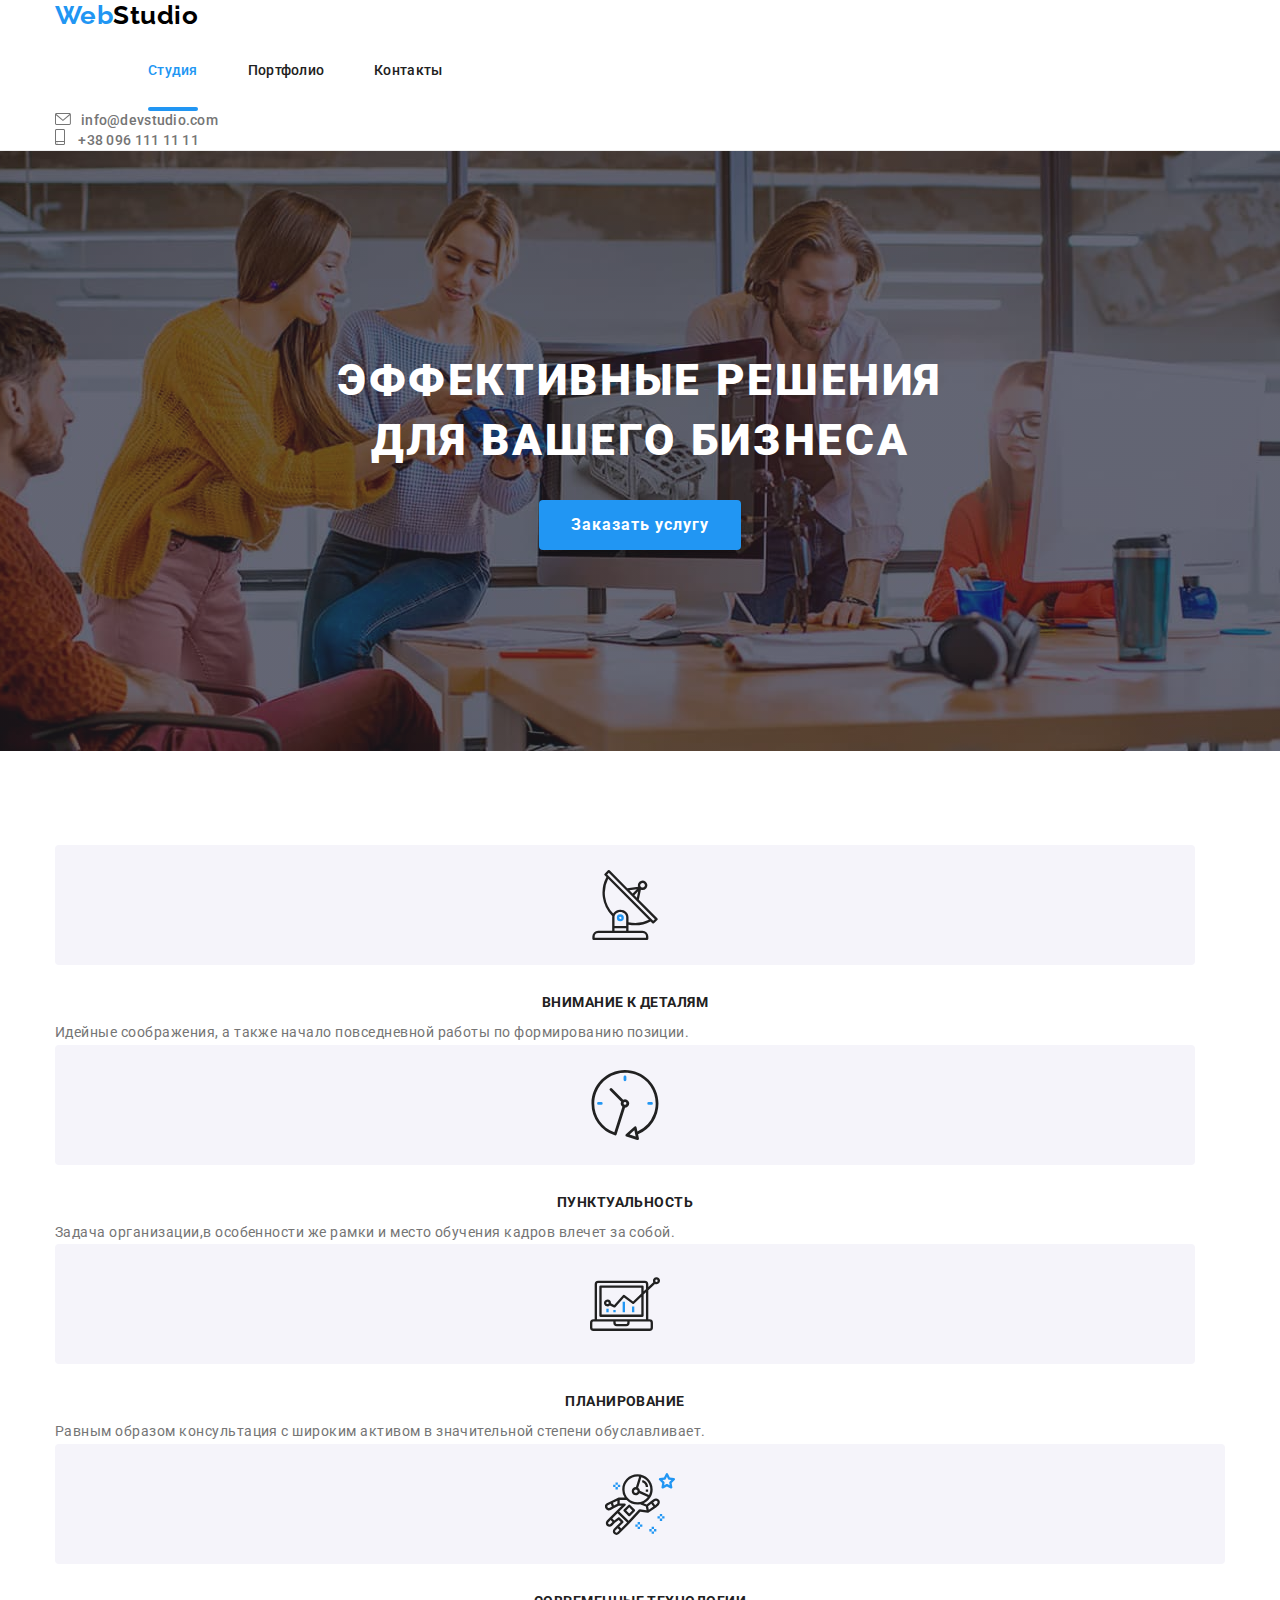
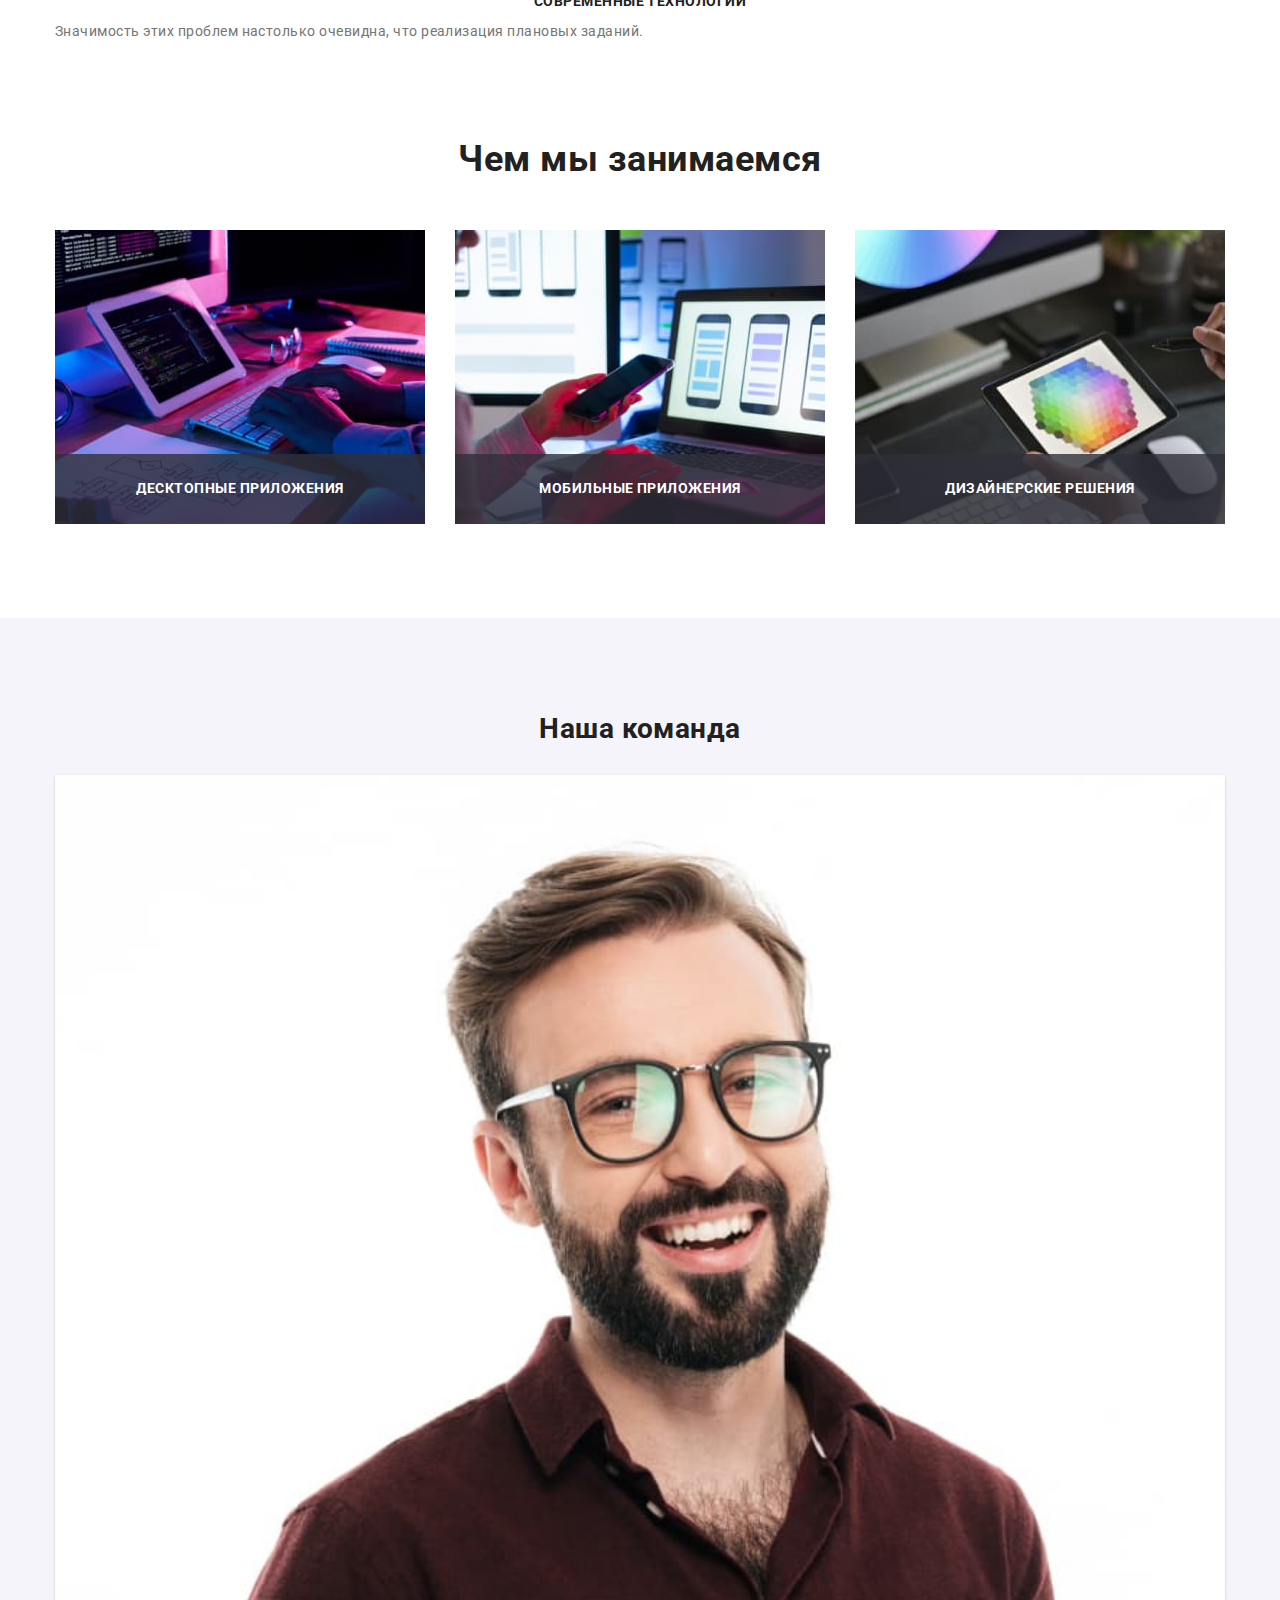
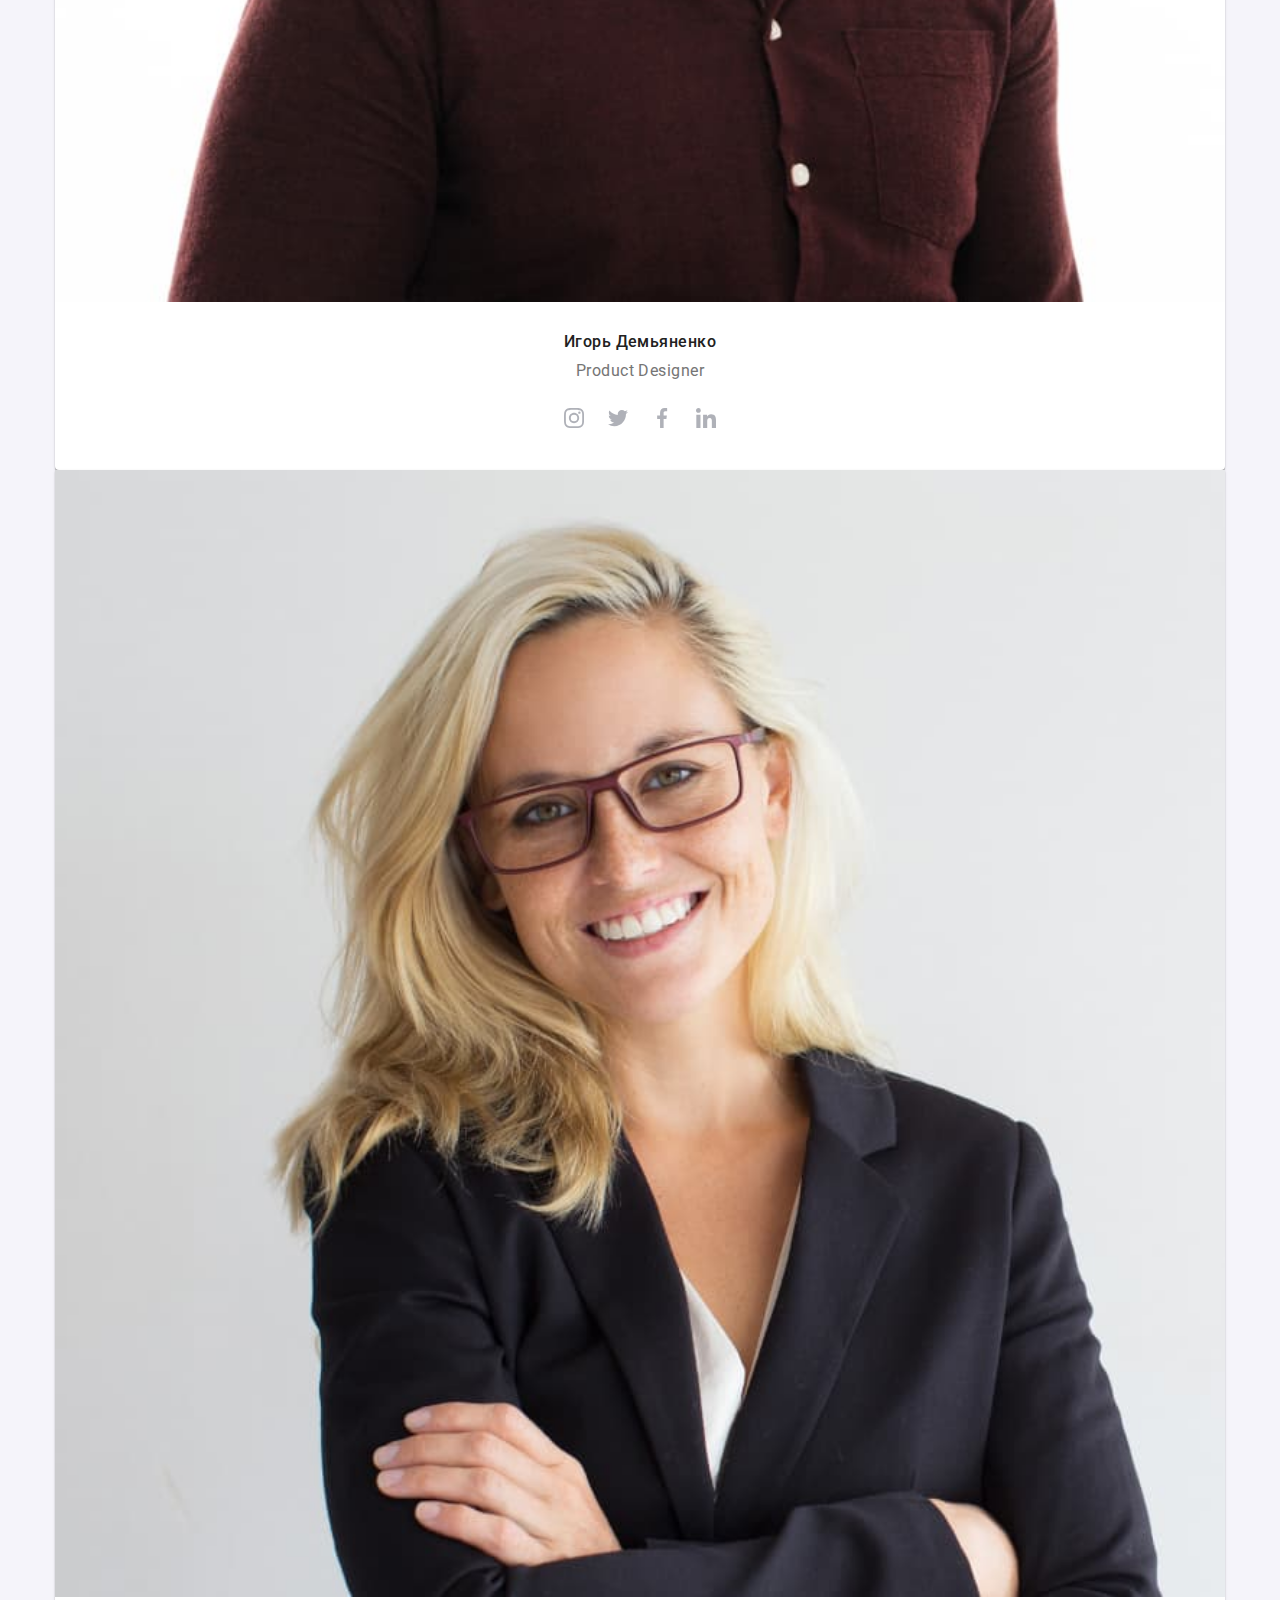
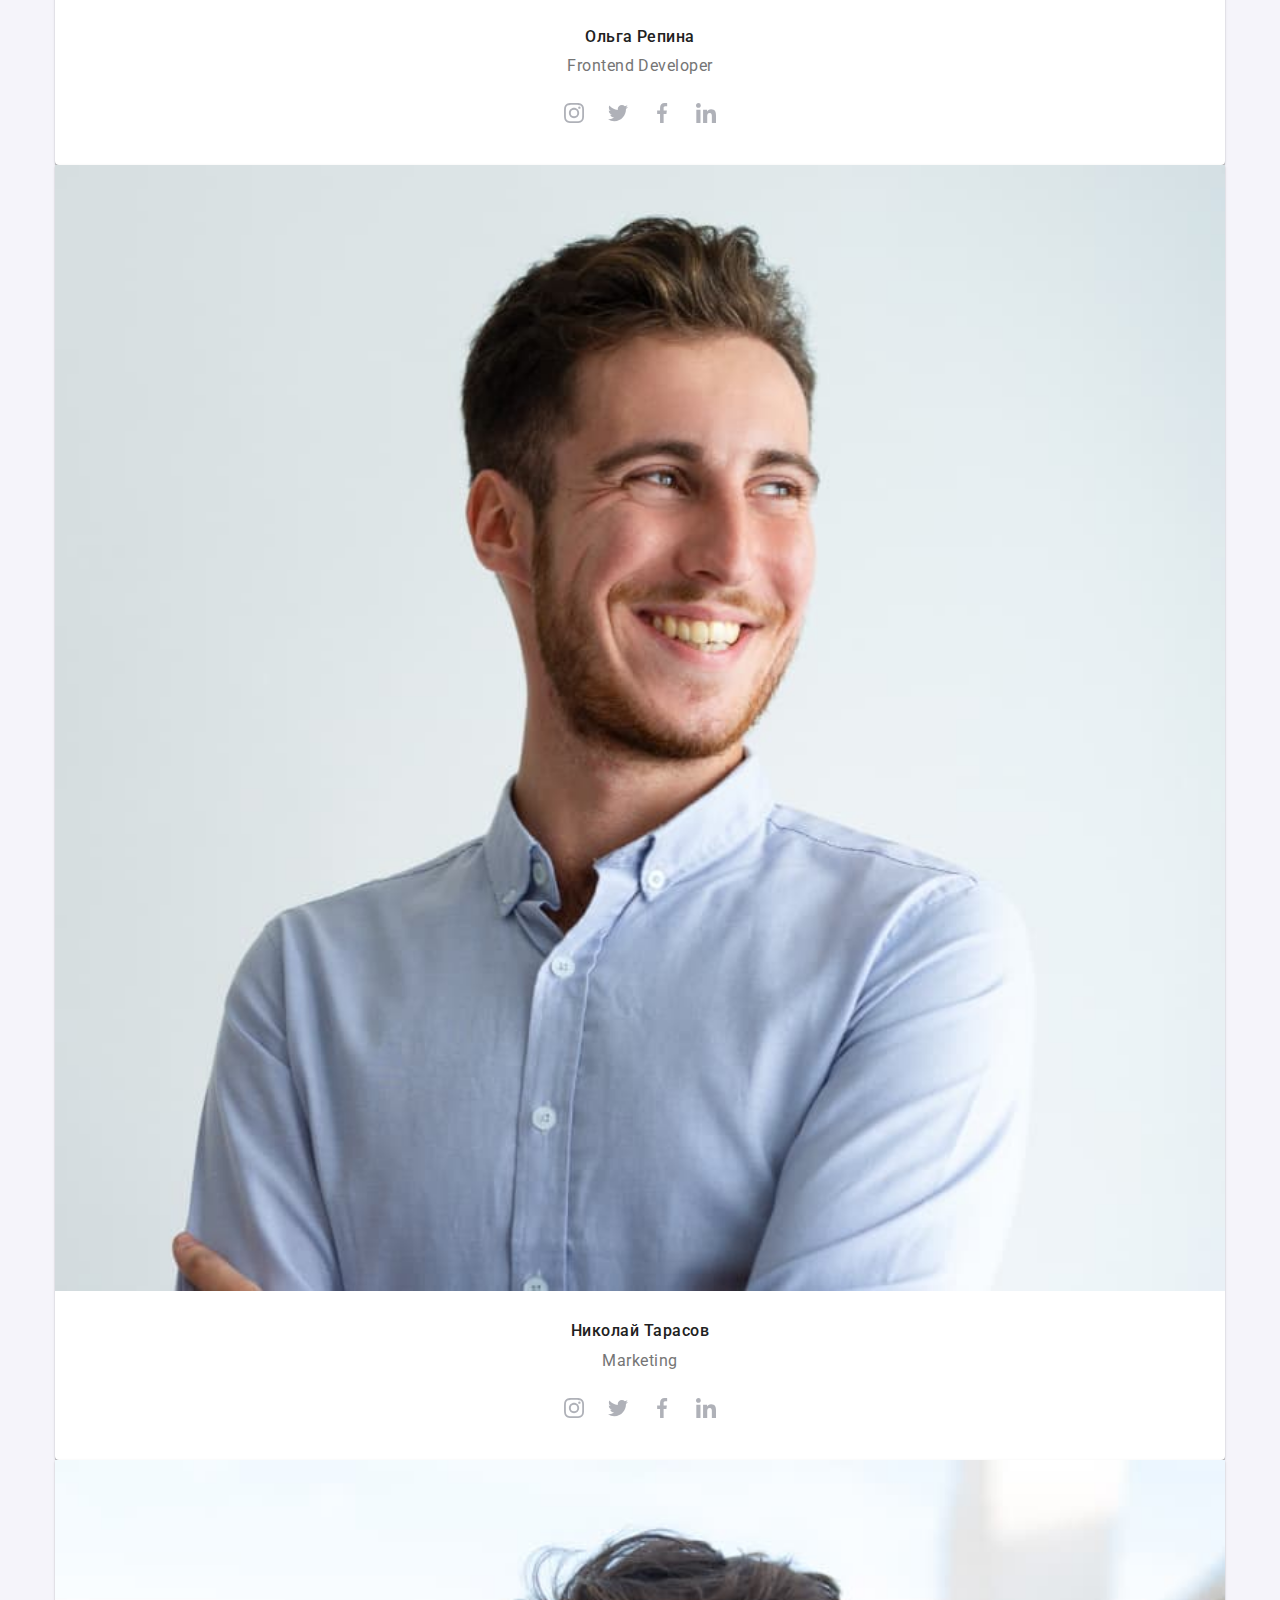
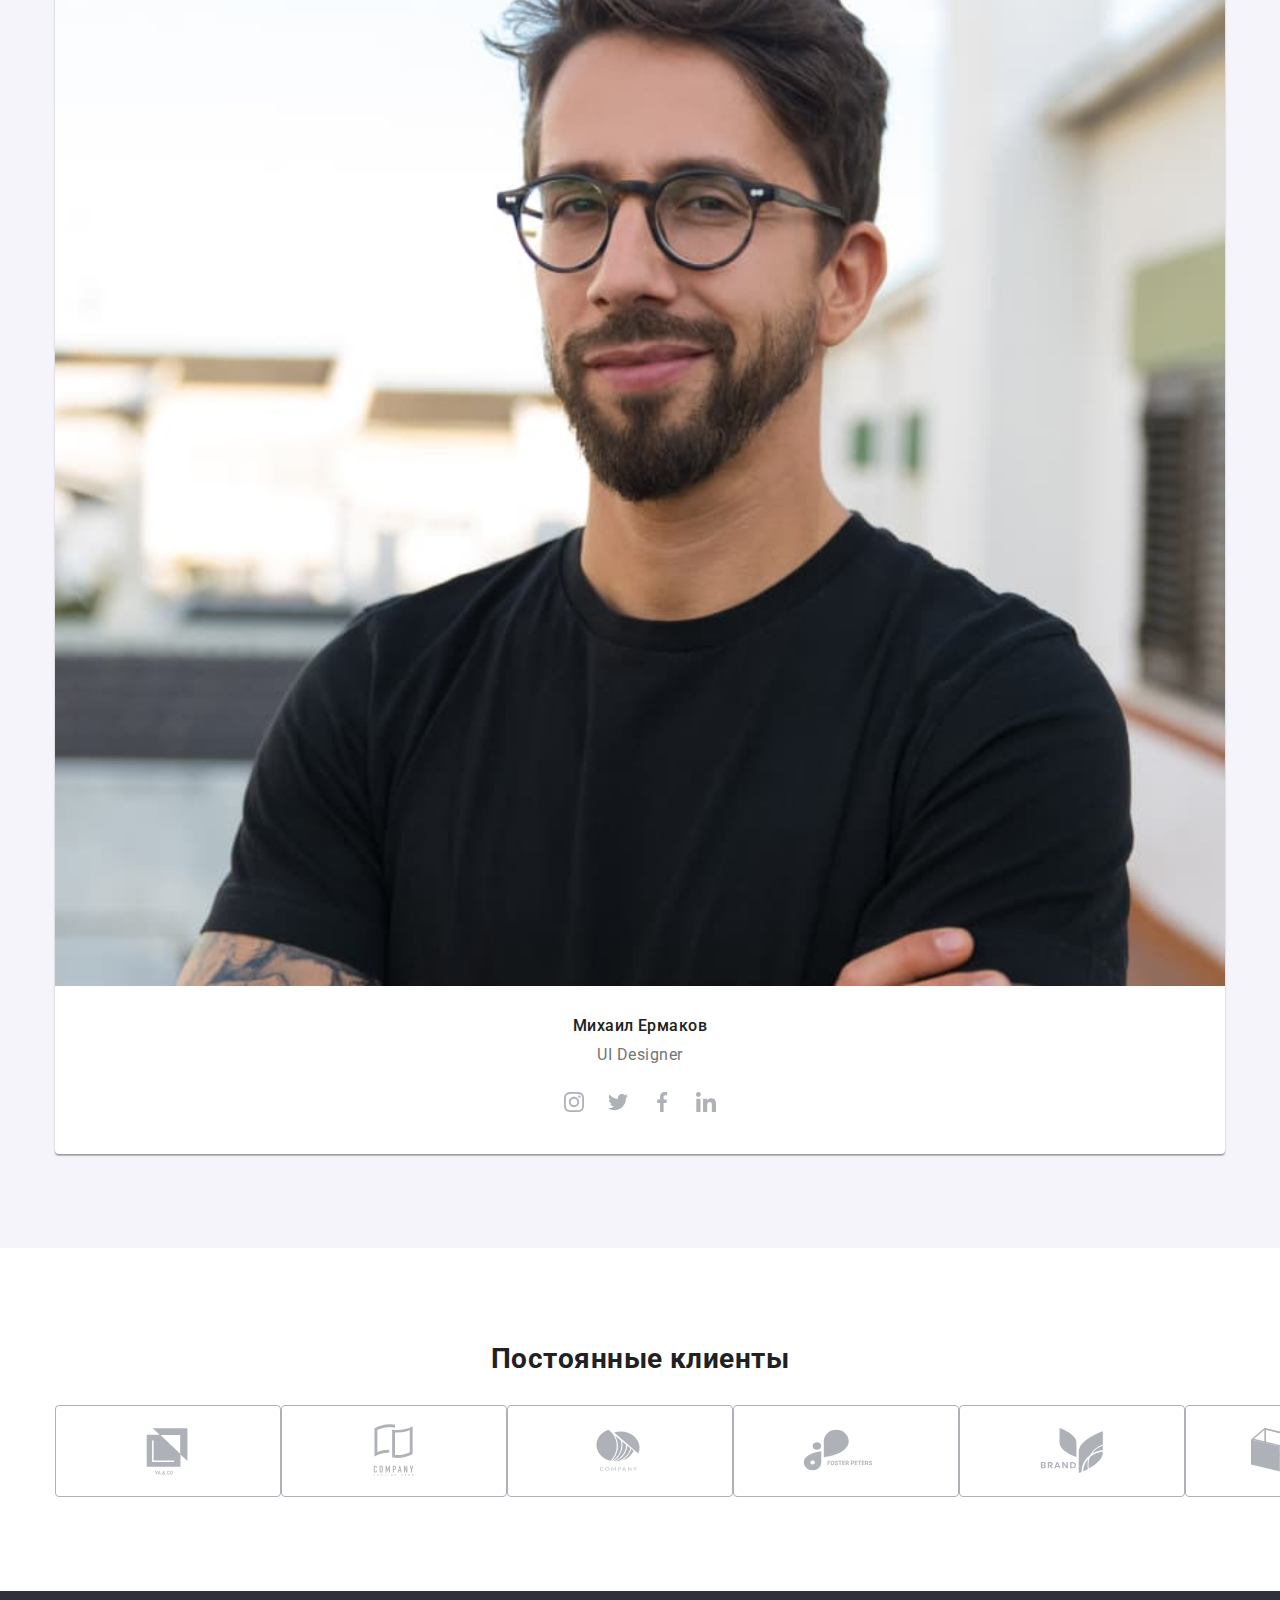
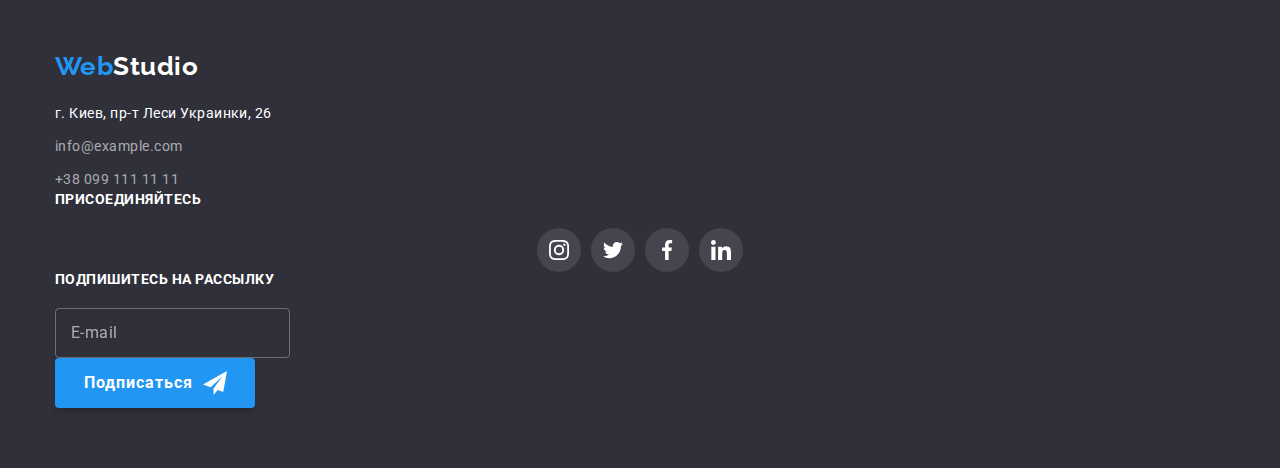
==== commit e57d8941: "Додає мобільну адаптивну верстку стр.Студія і Порфоліо" ====
--- a/index.html
+++ b/index.html
@@ -3,7 +3,7 @@
   <head>
     <meta charset="UTF-8" />
     <meta http-equiv="X-UA-Compatible" content="IE=edge" />
-    <meta name="viewport" content="width=device-width, initial-scale=1.0" />
+    <meta name="viewport" content="width=device-width, initial-scale=1.0">
     <title>Студия</title>
     <link rel="preconnect" href="https://fonts.googleapis.com" />
     <link rel="preconnect" href="https://fonts.gstatic.com" crossorigin />
@@ -28,8 +28,7 @@
             <button type="button" class="menu-button" data-menu-button>
               <svg class="menu-button__icons" width="40" height="40">
                 <use class="menu-button__icon-menu" href="./images/icons.svg#menu"></use>
-                <use class="menu-button__icon-cross" href="./images/icons.svg#close-menu"></use>
-              </svg>
+                </svg>
             </button>
 
         <ul class="site-nav">
@@ -50,15 +49,41 @@
             <use href="./images/icons.svg#smartphone"></use></svg> +38 096 111 11 11</a>
         </li>
       </ul>
-      </div>
-
-      
+
+      <div class="mobile-menu" data-menu>
+        <button type="button" class="menu-button" data-menu-button>
+          <svg class="menu-button__icons" width="40" height="40">
+            <use class="menu-button__icon-cross" href="./images/icons.svg#close-menu"></use>
+          </svg>
+        </button>
+        <ul class="menu-pages">
+          <li class="menu-pages__item"><a class="menu-pages__link menu-pages__link--current" href="./index.html">Студия</a></li>
+          <li class="menu-pages__item"><a class="menu-pages__link" href="./portfolio.html">Портфолио</a></li>
+          <li class="menu-pages__item"><a class="menu-pages__link" href="">Контакты</a></li>
+        </ul>
+        </nav>
+        
+        <ul class="menu-contacts">
+          <li class="menu-contacts__item">
+            <a class="menu-contacts__link-phone" href="tel:+380961111111">+38 096 111 11 11</a>
+          </li>
+          <li class="menu-contacts__item">
+            <a class="menu-contacts__link-mail" href="mailto:info@devstudio.com">info@devstudio.com</a>
+          </li>
+        </ul>
+
+        <ul class="menu-socials">
+          <li class="menu-socials__item"><a class="menu-socials__link" href="">Instagram</a></li>
+          <li class="menu-socials__item"><a class="menu-socials__link" href="">Twitter</a></li>
+          <li class="menu-socials__item"><a class="menu-socials__link" href="">Facebook</a></li>
+          <li class="menu-socials__item"><a class="menu-socials__link" href="">LinkedIn</a></li>
+        </ul>
+      </div>
+      </div>
     </header>
 
     <main>
-
       <!--Герой-->
-
       <section class="hero">
         <div>
          <h1 class="hero__title">
--- a/css/main.min.css
+++ b/css/main.min.css
@@ -1,2 +1,2 @@
-.site-nav,.contacts,.features__list,.works__list,.team__members,.team__socials,.clients__list,.footer-contacts__list,.footer-socials__list,.filter,.portfolio{padding:0;margin:0;list-style:none}.logo,.portfolio__link{text-decoration:none}.site-nav__link,.site-nav__link--current,.contacts__link{color:#212121;font-weight:500;font-size:14px;line-height:1.14;letter-spacing:0.02em;text-decoration:none}.hero__button,.form-footer__button,.form__button{display:inline-block;min-width:200px;border:0;padding:10px 32px;-webkit-box-shadow:0px 4px 4px rgba(0,0,0,0.15);box-shadow:0px 4px 4px rgba(0,0,0,0.15);border-radius:4px;color:#fff;font-family:Roboto,sans-serif;font-weight:700;font-size:16px;line-height:1.88;letter-spacing:0.06em;background-color:#2196f3;cursor:pointer;-webkit-transition:background-color 250ms cubic-bezier(0.4, 0, 0.2, 1);transition:background-color 250ms cubic-bezier(0.4, 0, 0.2, 1)}.form__input,.form__comment{padding:10px 11px 10px 41px;border:1px solid rgba(33,33,33,0.2);border-radius:4px;outline:none;-webkit-transition:border-color 250ms cubic-bezier(0.4, 0, 0.2, 1);transition:border-color 250ms cubic-bezier(0.4, 0, 0.2, 1)}.features__subtitle,.works__subtitle,.footer-socials__subtitle,.form-footer__subtitle{margin-bottom:10px;color:#212121;font-weight:700;font-size:14px;line-height:1.14;text-transform:uppercase}.works__title,.team__title,.clients__title{margin-bottom:50px;color:#212121;font-weight:700;font-size:36px;line-height:1.17;text-align:center}.form-footer__button,.form__button,.form__label-checkbox,.features__wrapper,.team__socials,.team__socials-link,.clients__link,.footer-socials__list,.footer-socials__link{display:-webkit-box;display:-ms-flexbox;display:flex;-webkit-box-align:center;-ms-flex-align:center;align-items:center;-webkit-box-pack:center;-ms-flex-pack:center;justify-content:center}.form-footer__input,.form-footer__input::-webkit-input-placeholder{font-size:16px;line-height:1.25;color:rgba(255,255,255,0.6);letter-spacing:0.03em}.form-footer__input,.form-footer__input:-ms-input-placeholder{font-size:16px;line-height:1.25;color:rgba(255,255,255,0.6);letter-spacing:0.03em}.form-footer__input,.form-footer__input::-ms-input-placeholder{font-size:16px;line-height:1.25;color:rgba(255,255,255,0.6);letter-spacing:0.03em}.form-footer__input,.form-footer__input::placeholder{font-size:16px;line-height:1.25;color:rgba(255,255,255,0.6);letter-spacing:0.03em}body{background-color:#fff;color:#757575;font-family:Roboto,sans-serif;letter-spacing:0.03em}h1,h2,h3,h4,h5,h6,p,ul{margin-top:0}.container{padding-left:15px;padding-right:15px;margin-left:auto;margin-right:auto}@media screen and (min-width: 480px){.container{width:480px}}@media screen and (min-width: 768px){.container{width:768px}}@media screen and (min-width: 1200px){.container{width:1200px}}@media screen and (max-width: 1199px){.section{padding-top:60px;padding-bottom:60px}}@media screen and (min-width: 1200px){.section{padding-top:94px;padding-bottom:94px}}.page-header{border-bottom:1px solid #ececec}@media screen and (max-width: 767px){.header-nav{display:-webkit-box;display:-ms-flexbox;display:flex;-webkit-box-align:center;-ms-flex-align:center;align-items:center;-webkit-box-pack:justify;-ms-flex-pack:justify;justify-content:space-between}}.logo__accent,.logo__name{color:#2196f3;font-family:Raleway,sans-serif;font-weight:700;font-size:24px;line-height:1.17;-webkit-transition:color 250ms cubic-bezier(0.4, 0, 0.2, 1);transition:color 250ms cubic-bezier(0.4, 0, 0.2, 1)}@media screen and (min-width: 1200px){.logo__accent,.logo__name{font-size:26px;line-height:1.19}}.logo__accent:hover,.logo__accent:focus{color:#000}.logo__name{color:#000}.logo__name:hover,.logo__name:focus{color:#2196f3}@media screen and (min-width: 480px){.logo{display:inline-block;padding-top:16px;padding-bottom:16px}}.logo--footer{display:inline-block;margin-bottom:20px;padding:0}.logo__name--footer{color:#fff}@media screen and (max-width: 767px){.site-nav{display:none}}@media screen and (min-width: 1200px){.site-nav{display:-webkit-box;display:-ms-flexbox;display:flex;margin-left:93px}.site-nav__item:not(:last-child){margin-right:50px}}.site-nav__link,.site-nav__link--current{display:block;padding-top:32px;padding-bottom:32px;-webkit-transition:color 250ms cubic-bezier(0.4, 0, 0.2, 1);transition:color 250ms cubic-bezier(0.4, 0, 0.2, 1)}.site-nav__link:hover,.site-nav__link:focus{color:#2196f3}.site-nav__link--current{position:relative;color:#2196f3}.site-nav__link--current:hover,.site-nav__link--current:focus{color:#212121}@media screen and (min-width: 1200px){.site-nav__link--current::after{content:'';position:absolute;left:0;bottom:0;width:100%;height:4px;background-color:#2196f3;border-radius:2px}}.contacts{margin-left:auto}.contacts__item:not(:last-child){margin-right:50px}@media screen and (max-width: 767px){.contacts{display:none}}.contacts__link{padding-top:32px;padding-bottom:32px;color:#757575;-webkit-transition:color 250ms cubic-bezier(0.4, 0, 0.2, 1);transition:color 250ms cubic-bezier(0.4, 0, 0.2, 1)}.contacts__link:hover,.contacts__link:focus{color:#2196f3;fill:#2196f3}.contacts__icon{margin-right:10px;fill:currentColor}.hero{max-width:1600px;height:600px;margin-left:auto;margin-right:auto;background-image:-webkit-gradient(linear, left top, right top, from(rgba(47,48,58,0.4)), to(rgba(47,48,58,0.4))),url("../images/hero.jpg");background-image:linear-gradient(to right, rgba(47,48,58,0.4), rgba(47,48,58,0.4)),url("../images/hero.jpg");background-repeat:no-repeat;background-position:center;background-size:cover;padding-top:200px;padding-bottom:200px;text-align:center;background-color:#c4c4c4}.hero__title{color:#fff;font-weight:900;text-align:center;letter-spacing:0.06em;text-transform:uppercase;margin-bottom:30px}@media screen and (min-width: 480px){.hero__title{font-size:26px;line-height:1.62}}@media screen and (min-width: 1200px){.hero__title{font-size:44px;line-height:1.36}}.hero__button:hover,.hero__button:focus{background-color:#188ce8}.form-footer__button{padding:10px 28px 10px 29px}.form-footer__button:hover,.form-footer__button:focus{background-color:#188ce8}@media screen and (min-width: 480px){.form-footer__button{margin-right:auto;margin-left:auto}}.form-footer__icon{margin-left:10px}.form__button:hover,.form__button:focus{background-color:#188ce8}.form__button{padding:10px 55px 10px 56px;margin-right:auto;margin-left:auto}.modal__button{position:absolute;top:8px;right:8px;display:-webkit-box;display:-ms-flexbox;display:flex;background-color:#fff;padding:5px;border:1px solid rgba(0,0,0,0.1);border-radius:50%;cursor:pointer;fill:#000;-webkit-transition:fill 250ms cubic-bezier(0.4, 0, 0.2, 1);transition:fill 250ms cubic-bezier(0.4, 0, 0.2, 1)}.modal__button:hover,.modal__button:focus{fill:#2196f3}.menu-button{display:inline-block;margin:0;padding:0;border:none;background-color:transparent}@media screen and (min-width: 768px){.menu-button{display:none}}.menu-button.is-open .menu-button__icon-cross{display:block}.menu-button.is-open .menu-button__icon-menu{display:none}.menu-button__icon-cross{display:none}.backdrop{position:fixed;top:0;left:0;width:100%;height:100%;background-color:rgba(0,0,0,0.2);opacity:1;-webkit-transition:opacity 250ms cubic-bezier(0.4, 0, 0.2, 1);transition:opacity 250ms cubic-bezier(0.4, 0, 0.2, 1)}.backdrop.is-hidden{opacity:0;pointer-events:none;visibility:hidden;-webkit-transition:opacity 250ms cubic-bezier(0.4, 0, 0.2, 1);transition:opacity 250ms cubic-bezier(0.4, 0, 0.2, 1)}.backdrop.is-hidden .modal{-webkit-transform:translate(-50%, -50%) scale(0.5);transform:translate(-50%, -50%) scale(0.5)}.modal{position:absolute;top:50%;left:50%;padding:40px;min-width:528px;min-height:581px;background-color:#fff;-webkit-box-shadow:0px 1px 3px rgba(0,0,0,0.12),0px 1px 1px rgba(0,0,0,0.14),0px 2px 1px rgba(0,0,0,0.2);box-shadow:0px 1px 3px rgba(0,0,0,0.12),0px 1px 1px rgba(0,0,0,0.14),0px 2px 1px rgba(0,0,0,0.2);border-radius:4px;visibility:visible;-webkit-transform:translate(-50%, -50%) scale(1);transform:translate(-50%, -50%) scale(1);-webkit-transition:-webkit-transform 250ms cubic-bezier(0.4, 0, 0.2, 1);transition:-webkit-transform 250ms cubic-bezier(0.4, 0, 0.2, 1);transition:transform 250ms cubic-bezier(0.4, 0, 0.2, 1);transition:transform 250ms cubic-bezier(0.4, 0, 0.2, 1), -webkit-transform 250ms cubic-bezier(0.4, 0, 0.2, 1)}.modal__title{margin-bottom:12px;font-weight:700;font-size:20px;line-height:1.15;text-align:center;color:#212121}.form{width:448px;margin-left:auto;margin-right:auto}.form__input:focus{border-color:#2196f3}.form__input:focus ~ .form__icon{fill:#2196f3}.form__comment{resize:none;padding:12px 16px}.form__comment::-webkit-input-placeholder{font-size:12px;line-height:1.17;letter-spacing:0.01em;color:rgba(117,117,117,0.5)}.form__comment:-ms-input-placeholder{font-size:12px;line-height:1.17;letter-spacing:0.01em;color:rgba(117,117,117,0.5)}.form__comment::-ms-input-placeholder{font-size:12px;line-height:1.17;letter-spacing:0.01em;color:rgba(117,117,117,0.5)}.form__comment::placeholder{font-size:12px;line-height:1.17;letter-spacing:0.01em;color:rgba(117,117,117,0.5)}.form__comment:focus{border-color:#2196f3}.form__field{position:relative;display:-webkit-box;display:-ms-flexbox;display:flex;-webkit-box-orient:vertical;-webkit-box-direction:normal;-ms-flex-direction:column;flex-direction:column;margin-bottom:10px}.form__field:nth-child(4){margin-bottom:20px}.form__icon{position:absolute;top:50%;left:12px;fill:#212121;-webkit-transition:fill 250ms cubic-bezier(0.4, 0, 0.2, 1);transition:fill 250ms cubic-bezier(0.4, 0, 0.2, 1)}.form__label{margin-bottom:4px;font-size:12px;line-height:1.17;letter-spacing:0.01em}.form__link-contract{color:#2196f3;margin-left:4px}.form__input-checkbox{width:1px;height:1px;margin:-1px;border:0;padding:0;clip:rect(0 0 0 0);overflow:hidden}.form__checkbox-bgc{display:inline-block;width:16px;height:15px;margin-right:7px;border:2px solid #212121;border-radius:2px;-webkit-transition:background-color 250ms cubic-bezier(0.4, 0, 0.2, 1);transition:background-color 250ms cubic-bezier(0.4, 0, 0.2, 1)}.form__checkbox{margin-bottom:30px;font-size:14px;line-height:1.71}.form__label-checkbox{position:relative;cursor:pointer}.form__icon-checkbox{position:absolute;top:4px;left:10px;visibility:hidden}.form__input-checkbox:checked+.form__checkbox-bgc{border-color:#2196f3;background-color:#2196f3;border-radius:2px}.form__input-checkbox:checked ~ .form__icon-checkbox{visibility:visible}@media screen and (min-width: 480px){.features__item:not(:last-child){margin-bottom:30px}}@media screen and (min-width: 1200px){.features__item:not(:last-child){margin-right:30px}}.features__wrapper{border-radius:4px;background-color:#f5f4fa;margin-bottom:30px}@media screen and (min-width: 480px){.features__wrapper{min-width:450px;min-height:120px}}@media screen and (min-width: 1200px){.features__wrapper{min-width:270px;min-height:120px}}.features__subtitle{text-align:center}.features__text{margin-top:0;margin-bottom:0;font-size:14px;line-height:1.71}.works{padding-top:0;padding-bottom:94px}@media screen and (max-width: 1199px){.works{display:none}}.works__list{display:-webkit-box;display:-ms-flexbox;display:flex}.works__item{position:relative}.works__item:not(:last-child){margin-right:30px}.works__images{display:block;width:100%}.works__description{display:inline-block;content:'';position:absolute;bottom:0;left:0;width:100%;min-height:70px;background-color:rgba(47,48,58,0.8)}.works__subtitle{position:absolute;bottom:27px;left:0;right:0;margin-bottom:0;color:#fff;text-align:center}.team{background-color:#f5f4fa}@media screen and (min-width: 480px){.team__title{font-size:28px;line-height:1.18;margin-bottom:30px}}.team__item{-webkit-box-shadow:0px 1px 3px rgba(0,0,0,0.12),0px 1px 1px rgba(0,0,0,0.14),0px 2px 1px rgba(0,0,0,0.2);box-shadow:0px 1px 3px rgba(0,0,0,0.12),0px 1px 1px rgba(0,0,0,0.14),0px 2px 1px rgba(0,0,0,0.2);border-radius:0px 0px 4px 4px;background-color:#fff}@media screen and (max-width: 1199px){.team__item:not(:last-child){margin-bottom:30px}}.team__photo{display:block;width:100%;height:auto}.team__name{margin-bottom:10px;color:#212121;font-weight:500;font-size:16px;line-height:1.19;text-align:center}.team__text{font-size:16px;line-height:1.19;text-align:center}@media screen and (max-width: 1199px){.team__desc{padding-top:30px;padding-bottom:24px}}@media screen and (min-width: 1200px){.team__desc{padding-top:30px;padding-bottom:30px}}.team__socials-link{width:44px;height:44px;border-radius:50%;background-color:#fff;color:#afb1b8;-webkit-transition:color 250ms cubic-bezier(0.4, 0, 0.2, 1),background-color 250ms cubic-bezier(0.4, 0, 0.2, 1);transition:color 250ms cubic-bezier(0.4, 0, 0.2, 1),background-color 250ms cubic-bezier(0.4, 0, 0.2, 1)}.team__socials-link:hover,.team__socials-link:focus{color:#fff;background-color:#2196f3}.team__socials-icon{fill:currentColor}@media screen and (min-width: 480px){.clients__title{font-size:28px;line-height:1.18;margin-bottom:30px}}.clients__list{display:-webkit-box;display:-ms-flexbox;display:flex}@media screen and (max-width: 1199px){.clients__list{-ms-flex-wrap:wrap;flex-wrap:wrap}}@media screen and (min-width: 480px){.clients__item:nth-child(2n+1){margin-right:30px}}.clients__link{border:1px solid #afb1b8;border-radius:4px;color:#afb1b8;-webkit-transition:color 250ms cubic-bezier(0.4, 0, 0.2, 1),border 250ms cubic-bezier(0.4, 0, 0.2, 1);transition:color 250ms cubic-bezier(0.4, 0, 0.2, 1),border 250ms cubic-bezier(0.4, 0, 0.2, 1)}.clients__link:hover,.clients__link:focus{color:#2196f3;border:1px solid #2196f3}@media screen and (min-width: 480px){.clients__link{width:210px;height:92px}}@media screen and (min-width: 768px){.clients__link{width:226px;height:92px}}.clients__logo{fill:currentColor}.footer{padding-top:60px;padding-bottom:60px;background-color:#2f303a}@media screen and (min-width: 480px){.footer__container{text-align:center}}.footer-contacts{color:#fff;font-style:normal;font-size:14px;line-height:1.71}@media screen and (max-width: 1199px){.footer-contacts{margin-bottom:60px}}@media screen and (min-width: 1200px){.footer-contacts{margin-right:70px;min-width:231px}}@media screen and (max-width: 1199px){.footer-contacts__address{margin-bottom:8px}}@media screen and (min-width: 1200px){.footer-contacts__address{margin-bottom:9px}}@media screen and (max-width: 1199px){.footer-contacts__item:not(:last-child){margin-bottom:8px}}@media screen and (min-width: 1200px){.footer-contacts__item:not(:last-child){margin-bottom:9px}}.footer-contacts__link{color:rgba(255,255,255,0.6);font-style:normal;font-size:14px;line-height:1.71;text-decoration:none;-webkit-transition:color 250ms cubic-bezier(0.4, 0, 0.2, 1);transition:color 250ms cubic-bezier(0.4, 0, 0.2, 1)}.footer-contacts__link:hover,.footer-contacts__link:focus{color:#2196f3}@media screen and (min-width: 480px){.footer-socials__list{margin-bottom:60px}}.footer-socials__link{width:44px;height:44px;border-radius:50%;background-color:rgba(255,255,255,0.1);color:#fff;-webkit-transition:background-color 250ms cubic-bezier(0.4, 0, 0.2, 1);transition:background-color 250ms cubic-bezier(0.4, 0, 0.2, 1)}.footer-socials__link:hover,.footer-socials__link:focus{background-color:#2196f3}.footer-socials__subtitle{color:#fff;margin-bottom:20px}.footer-socials__icon{fill:currentColor}.form-footer__subtitle{color:#fff;margin-bottom:20px}.form-footer__input{padding:14px 15px;border:1px solid rgba(255,255,255,0.3);-webkit-filter:drop-shadow(0px 4px 4px rgba(0,0,0,0.15));filter:drop-shadow(0px 4px 4px rgba(0,0,0,0.15));border-radius:4px;background-color:transparent;outline:transparent;-webkit-transition:border-color 250ms cubic-bezier(0.4, 0, 0.2, 1);transition:border-color 250ms cubic-bezier(0.4, 0, 0.2, 1)}.form-footer__input:focus{border-color:#2196f3}@media screen and (min-width: 480px){.form-footer__input{width:450px;margin-bottom:20px}}.filter{display:-webkit-box;display:-ms-flexbox;display:flex;-webkit-box-pack:center;-ms-flex-pack:center;justify-content:center;margin-bottom:50px}.filter__item:not(:last-child){margin-right:8px}.filter__button{display:inline-block;padding:6px 22px;min-width:73px;border:0;border-radius:4px;color:#212121;background-color:#f5f4fa;font-family:inherit;font-weight:500;font-size:16px;line-height:1.62;letter-spacing:0.03em;cursor:pointer;-webkit-transition:background-color 250ms cubic-bezier(0.4, 0, 0.2, 1),color 250ms cubic-bezier(0.4, 0, 0.2, 1),-webkit-box-shadow 250ms cubic-bezier(0.4, 0, 0.2, 1);transition:background-color 250ms cubic-bezier(0.4, 0, 0.2, 1),color 250ms cubic-bezier(0.4, 0, 0.2, 1),-webkit-box-shadow 250ms cubic-bezier(0.4, 0, 0.2, 1);transition:background-color 250ms cubic-bezier(0.4, 0, 0.2, 1),color 250ms cubic-bezier(0.4, 0, 0.2, 1),box-shadow 250ms cubic-bezier(0.4, 0, 0.2, 1);transition:background-color 250ms cubic-bezier(0.4, 0, 0.2, 1),color 250ms cubic-bezier(0.4, 0, 0.2, 1),box-shadow 250ms cubic-bezier(0.4, 0, 0.2, 1),-webkit-box-shadow 250ms cubic-bezier(0.4, 0, 0.2, 1)}.filter__button:hover,.filter__button:focus{color:#fff;background-color:#188ce8;-webkit-box-shadow:0px 3px 1px rgba(0,0,0,0.1),0px 1px 2px rgba(0,0,0,0.08),0px 2px 2px rgba(0,0,0,0.12);box-shadow:0px 3px 1px rgba(0,0,0,0.1),0px 1px 2px rgba(0,0,0,0.08),0px 2px 2px rgba(0,0,0,0.12)}.portfolio{display:-webkit-box;display:-ms-flexbox;display:flex;-ms-flex-wrap:wrap;flex-wrap:wrap}.portfolio__item{width:370px;margin-right:30px;margin-bottom:30px}.portfolio__item:nth-child(3n){margin-right:0}.portfolio__item:nth-last-child(-n+3){margin-bottom:0}.portfolio__link{display:block;-webkit-transition:-webkit-box-shadow 250ms cubic-bezier(0.4, 0, 0.2, 1);transition:-webkit-box-shadow 250ms cubic-bezier(0.4, 0, 0.2, 1);transition:box-shadow 250ms cubic-bezier(0.4, 0, 0.2, 1);transition:box-shadow 250ms cubic-bezier(0.4, 0, 0.2, 1), -webkit-box-shadow 250ms cubic-bezier(0.4, 0, 0.2, 1)}.portfolio__link:hover,.portfolio__link:focus{-webkit-box-shadow:0px 1px 1px rgba(0,0,0,0.12),0px 4px 4px rgba(0,0,0,0.06),1px 4px 6px rgba(0,0,0,0.16);box-shadow:0px 1px 1px rgba(0,0,0,0.12),0px 4px 4px rgba(0,0,0,0.06),1px 4px 6px rgba(0,0,0,0.16)}.portfolio__link:hover .portfolio__description,.portfolio__link:focus .portfolio__description{-webkit-transform:translateY(0);transform:translateY(0)}.portfolio__picture{display:block;width:100%}.portfolio__subtitle{margin-bottom:4px;color:#212121;font-weight:700;font-size:18px;line-height:2;letter-spacing:0.06em}.portfolio__type{margin-bottom:0;color:#757575;font-size:16px;line-height:1.87}.portfolio__part{padding:20px 24px;border-left:1px solid #eee;border-right:1px solid #eee;border-bottom:1px solid #eee}.portfolio__thumb{position:relative;overflow:hidden}.portfolio__description{display:inline-block;content:'';position:absolute;top:0;left:0;width:100%;height:100%;background-color:rgba(33,150,243,0.9);-webkit-transform:translateY(100%);transform:translateY(100%);-webkit-transition:background-color 250ms cubic-bezier(0.4, 0, 0.2, 1),-webkit-transform 250ms cubic-bezier(0.4, 0, 0.2, 1);transition:background-color 250ms cubic-bezier(0.4, 0, 0.2, 1),-webkit-transform 250ms cubic-bezier(0.4, 0, 0.2, 1);transition:background-color 250ms cubic-bezier(0.4, 0, 0.2, 1),transform 250ms cubic-bezier(0.4, 0, 0.2, 1);transition:background-color 250ms cubic-bezier(0.4, 0, 0.2, 1),transform 250ms cubic-bezier(0.4, 0, 0.2, 1),-webkit-transform 250ms cubic-bezier(0.4, 0, 0.2, 1)}.portfolio__text{position:absolute;top:63px;left:24px;margin-bottom:0;font-size:18px;line-height:1.56;color:#fff;-webkit-transition:color 250ms cubic-bezier(0.4, 0, 0.2, 1);transition:color 250ms cubic-bezier(0.4, 0, 0.2, 1)}
+.site-nav,.contacts,.features__list,.works__list,.team__members,.team__socials,.clients__list,.footer-contacts__list,.footer-socials__list,.filter,.portfolio,.menu-pages,.menu-contacts,.menu-socials{padding:0;margin:0;list-style:none}.logo,.portfolio__link{text-decoration:none}.site-nav__link,.site-nav__link--current,.contacts__link{color:#212121;font-weight:500;font-size:14px;line-height:1.14;letter-spacing:0.02em;text-decoration:none}.hero__button,.form-footer__button,.form__button{display:inline-block;min-width:200px;border:0;padding:10px 32px;-webkit-box-shadow:0px 4px 4px rgba(0,0,0,0.15);box-shadow:0px 4px 4px rgba(0,0,0,0.15);border-radius:4px;color:#fff;font-family:Roboto,sans-serif;font-weight:700;font-size:16px;line-height:1.88;letter-spacing:0.06em;background-color:#2196f3;cursor:pointer;-webkit-transition:background-color 250ms cubic-bezier(0.4, 0, 0.2, 1);transition:background-color 250ms cubic-bezier(0.4, 0, 0.2, 1)}.form__input,.form__comment{padding:10px 11px 10px 41px;border:1px solid rgba(33,33,33,0.2);border-radius:4px;outline:none;-webkit-transition:border-color 250ms cubic-bezier(0.4, 0, 0.2, 1);transition:border-color 250ms cubic-bezier(0.4, 0, 0.2, 1)}.features__subtitle,.works__subtitle,.footer-socials__subtitle,.form-footer__subtitle{margin-bottom:10px;color:#212121;font-weight:700;font-size:14px;line-height:1.14;text-transform:uppercase}.works__title,.team__title,.clients__title{margin-bottom:50px;color:#212121;font-weight:700;font-size:36px;line-height:1.17;text-align:center}.form-footer__button,.form__button,.form__label-checkbox,.features__wrapper,.team__socials,.team__socials-link,.clients__link,.footer-socials__list,.footer-socials__link{display:-webkit-box;display:-ms-flexbox;display:flex;-webkit-box-align:center;-ms-flex-align:center;align-items:center;-webkit-box-pack:center;-ms-flex-pack:center;justify-content:center}.form-footer__input,.form-footer__input::-webkit-input-placeholder{font-size:16px;line-height:1.25;color:rgba(255,255,255,0.6);letter-spacing:0.03em}.form-footer__input,.form-footer__input:-ms-input-placeholder{font-size:16px;line-height:1.25;color:rgba(255,255,255,0.6);letter-spacing:0.03em}.form-footer__input,.form-footer__input::-ms-input-placeholder{font-size:16px;line-height:1.25;color:rgba(255,255,255,0.6);letter-spacing:0.03em}.form-footer__input,.form-footer__input::placeholder{font-size:16px;line-height:1.25;color:rgba(255,255,255,0.6);letter-spacing:0.03em}.menu-pages__link,.menu-pages__link--current,.menu-contacts__link-phone,.menu-contacts__link-mail,.menu-socials__link{font-weight:500;letter-spacing:0.02em;text-decoration:none}body{background-color:#fff;color:#757575;font-family:Roboto,sans-serif;letter-spacing:0.03em}h1,h2,h3,h4,h5,h6,p,ul{margin-top:0}.container{padding-left:15px;padding-right:15px;margin-left:auto;margin-right:auto}@media screen and (min-width: 480px){.container{width:480px}}@media screen and (min-width: 768px){.container{width:768px}}@media screen and (min-width: 1200px){.container{width:1200px}}@media screen and (max-width: 1199px){.section{padding-top:60px;padding-bottom:60px}}@media screen and (min-width: 1200px){.section{padding-top:94px;padding-bottom:94px}}.page-header{border-bottom:1px solid #ececec;position:relative}@media screen and (max-width: 767px){.header-nav{display:-webkit-box;display:-ms-flexbox;display:flex;-webkit-box-align:center;-ms-flex-align:center;align-items:center;-webkit-box-pack:justify;-ms-flex-pack:justify;justify-content:space-between}}.logo__accent,.logo__name{color:#2196f3;font-family:Raleway,sans-serif;font-weight:700;font-size:24px;line-height:1.17;-webkit-transition:color 250ms cubic-bezier(0.4, 0, 0.2, 1);transition:color 250ms cubic-bezier(0.4, 0, 0.2, 1)}@media screen and (min-width: 1200px){.logo__accent,.logo__name{font-size:26px;line-height:1.19}}.logo__accent:hover,.logo__accent:focus{color:#000}.logo__name{color:#000}.logo__name:hover,.logo__name:focus{color:#2196f3}@media screen and (max-width: 767px){.logo{display:inline-block;padding-top:16px;padding-bottom:16px}}.logo--footer{display:inline-block;margin-bottom:20px;padding:0}.logo__name--footer{color:#fff}@media screen and (max-width: 767px){.site-nav{display:none}}@media screen and (min-width: 1200px){.site-nav{display:-webkit-box;display:-ms-flexbox;display:flex;margin-left:93px}.site-nav__item:not(:last-child){margin-right:50px}}.site-nav__link,.site-nav__link--current{display:block;padding-top:32px;padding-bottom:32px;-webkit-transition:color 250ms cubic-bezier(0.4, 0, 0.2, 1);transition:color 250ms cubic-bezier(0.4, 0, 0.2, 1)}.site-nav__link:hover,.site-nav__link:focus{color:#2196f3}.site-nav__link--current{position:relative;color:#2196f3}.site-nav__link--current:hover,.site-nav__link--current:focus{color:#212121}@media screen and (min-width: 1200px){.site-nav__link--current::after{content:'';position:absolute;left:0;bottom:0;width:100%;height:4px;background-color:#2196f3;border-radius:2px}}.contacts{margin-left:auto}.contacts__item:not(:last-child){margin-right:50px}@media screen and (max-width: 767px){.contacts{display:none}}.contacts__link{padding-top:32px;padding-bottom:32px;color:#757575;-webkit-transition:color 250ms cubic-bezier(0.4, 0, 0.2, 1);transition:color 250ms cubic-bezier(0.4, 0, 0.2, 1)}.contacts__link:hover,.contacts__link:focus{color:#2196f3;fill:#2196f3}.contacts__icon{margin-right:10px;fill:currentColor}.hero{max-width:1600px;height:600px;margin-left:auto;margin-right:auto;background-image:-webkit-gradient(linear, left top, right top, from(rgba(47,48,58,0.4)), to(rgba(47,48,58,0.4))),url("../images/hero.jpg");background-image:linear-gradient(to right, rgba(47,48,58,0.4), rgba(47,48,58,0.4)),url("../images/hero.jpg");background-repeat:no-repeat;background-position:center;background-size:cover;padding-top:200px;padding-bottom:200px;text-align:center;background-color:#c4c4c4}.hero__title{color:#fff;font-weight:900;text-align:center;letter-spacing:0.06em;text-transform:uppercase;margin-bottom:30px}@media screen and (min-width: 480px){.hero__title{font-size:26px;line-height:1.62}}@media screen and (min-width: 1200px){.hero__title{font-size:44px;line-height:1.36}}.hero__button:hover,.hero__button:focus{background-color:#188ce8}.form-footer__button{padding:10px 28px 10px 29px}.form-footer__button:hover,.form-footer__button:focus{background-color:#188ce8}@media screen and (max-width: 767px){.form-footer__button{margin-right:auto;margin-left:auto}}.form-footer__icon{margin-left:10px}.form__button:hover,.form__button:focus{background-color:#188ce8}.form__button{padding:10px 55px 10px 56px;margin-right:auto;margin-left:auto}.modal__button{position:absolute;top:8px;right:8px;display:-webkit-box;display:-ms-flexbox;display:flex;background-color:#fff;padding:5px;border:1px solid rgba(0,0,0,0.1);border-radius:50%;cursor:pointer;fill:#000;-webkit-transition:fill 250ms cubic-bezier(0.4, 0, 0.2, 1);transition:fill 250ms cubic-bezier(0.4, 0, 0.2, 1)}.modal__button:hover,.modal__button:focus{fill:#2196f3}.menu-button{display:inline-block;margin:0;padding:0;border:none;background-color:transparent}@media screen and (min-width: 768px){.menu-button{display:none}}.menu-button.is-open .menu-button__icon-menu{display:none}.menu-button:hover,.menu-button:focus{fill:#2196f3}.menu-button{position:absolute;top:10px;right:15px}.backdrop{position:fixed;top:0;left:0;width:100%;height:100%;background-color:rgba(0,0,0,0.2);opacity:1;-webkit-transition:opacity 250ms cubic-bezier(0.4, 0, 0.2, 1);transition:opacity 250ms cubic-bezier(0.4, 0, 0.2, 1)}.backdrop.is-hidden{opacity:0;pointer-events:none;visibility:hidden;-webkit-transition:opacity 250ms cubic-bezier(0.4, 0, 0.2, 1);transition:opacity 250ms cubic-bezier(0.4, 0, 0.2, 1)}.backdrop.is-hidden .modal{-webkit-transform:translate(-50%, -50%) scale(0.5);transform:translate(-50%, -50%) scale(0.5)}.modal{position:absolute;top:50%;left:50%;padding:40px;background-color:#fff;-webkit-box-shadow:0px 1px 3px rgba(0,0,0,0.12),0px 1px 1px rgba(0,0,0,0.14),0px 2px 1px rgba(0,0,0,0.2);box-shadow:0px 1px 3px rgba(0,0,0,0.12),0px 1px 1px rgba(0,0,0,0.14),0px 2px 1px rgba(0,0,0,0.2);border-radius:4px;visibility:visible;-webkit-transform:translate(-50%, -50%) scale(1);transform:translate(-50%, -50%) scale(1);-webkit-transition:-webkit-transform 250ms cubic-bezier(0.4, 0, 0.2, 1);transition:-webkit-transform 250ms cubic-bezier(0.4, 0, 0.2, 1);transition:transform 250ms cubic-bezier(0.4, 0, 0.2, 1);transition:transform 250ms cubic-bezier(0.4, 0, 0.2, 1), -webkit-transform 250ms cubic-bezier(0.4, 0, 0.2, 1)}@media screen and (min-width: 480px){.modal{max-width:450px}}@media screen and (min-width: 1200px){.modal{min-width:528px;min-height:581px}}.modal__title{margin-bottom:12px;font-weight:700;font-size:20px;line-height:1.15;text-align:center;color:#212121}@media screen and (max-width: 1199px){.modal__title{line-height:1.5}}.form{width:448px;margin-left:auto;margin-right:auto}@media screen and (max-width: 1199px){.form{width:370px}}.form__input:focus{border-color:#2196f3}.form__input:focus ~ .form__icon{fill:#2196f3}.form__comment{resize:none;padding:12px 16px}.form__comment::-webkit-input-placeholder{font-size:12px;line-height:1.17;letter-spacing:0.01em;color:rgba(117,117,117,0.5)}.form__comment:-ms-input-placeholder{font-size:12px;line-height:1.17;letter-spacing:0.01em;color:rgba(117,117,117,0.5)}.form__comment::-ms-input-placeholder{font-size:12px;line-height:1.17;letter-spacing:0.01em;color:rgba(117,117,117,0.5)}.form__comment::placeholder{font-size:12px;line-height:1.17;letter-spacing:0.01em;color:rgba(117,117,117,0.5)}.form__comment:focus{border-color:#2196f3}@media screen and (max-width: 767px){.form__comment{font-size:14px;line-height:1.14}}.form__field{position:relative;display:-webkit-box;display:-ms-flexbox;display:flex;-webkit-box-orient:vertical;-webkit-box-direction:normal;-ms-flex-direction:column;flex-direction:column;margin-bottom:10px}.form__field:nth-child(4){margin-bottom:20px}.form__icon{position:absolute;top:50%;left:12px;fill:#212121;-webkit-transition:fill 250ms cubic-bezier(0.4, 0, 0.2, 1);transition:fill 250ms cubic-bezier(0.4, 0, 0.2, 1)}.form__label{margin-bottom:4px;font-size:12px;line-height:1.17;letter-spacing:0.01em}.form__link-contract{color:#2196f3}@media screen and (max-width: 767px){.form__link-contract{margin-left:2px}}@media screen and (min-width: 1200px){.form__link-contract{margin-left:4px}}.form__input-checkbox{width:1px;height:1px;margin:-1px;border:0;padding:0;clip:rect(0 0 0 0);overflow:hidden}.form__checkbox-bgc{display:inline-block;width:16px;height:15px;margin-right:7px;border:2px solid #212121;border-radius:2px;-webkit-transition:background-color 250ms cubic-bezier(0.4, 0, 0.2, 1);transition:background-color 250ms cubic-bezier(0.4, 0, 0.2, 1)}.form__checkbox{margin-bottom:30px;font-size:14px;line-height:1.71}@media screen and (max-width: 767px){.form__checkbox{font-size:12px;line-height:1.17}}.form__label-checkbox{position:relative;cursor:pointer}.form__icon-checkbox{position:absolute;visibility:hidden}@media screen and (max-width: 767px){.form__icon-checkbox{top:0;left:-1px}}@media screen and (min-width: 1200px){.form__icon-checkbox{top:4px;left:10px}}.form__input-checkbox:checked+.form__checkbox-bgc{border-color:#2196f3;background-color:#2196f3;border-radius:2px}.form__input-checkbox:checked ~ .form__icon-checkbox{visibility:visible}@media screen and (max-width: 767px){.features__item:not(:last-child){margin-bottom:30px}}@media screen and (min-width: 1200px){.features__item:not(:last-child){margin-right:30px}}.features__wrapper{border-radius:4px;background-color:#f5f4fa;margin-bottom:30px}@media screen and (max-width: 767px){.features__wrapper{max-width:450px;height:120px}}@media screen and (min-width: 1200px){.features__wrapper{min-width:270px;min-height:120px}}.features__subtitle{text-align:center}.features__text{margin-top:0;margin-bottom:0;font-size:14px;line-height:1.71}.works{padding-top:0;padding-bottom:94px}@media screen and (max-width: 1199px){.works{display:none}}.works__list{display:-webkit-box;display:-ms-flexbox;display:flex}.works__item{position:relative}.works__item:not(:last-child){margin-right:30px}.works__images{display:block;width:100%}.works__description{display:inline-block;content:'';position:absolute;bottom:0;left:0;width:100%;min-height:70px;background-color:rgba(47,48,58,0.8)}.works__subtitle{position:absolute;bottom:27px;left:0;right:0;margin-bottom:0;color:#fff;text-align:center}.team{background-color:#f5f4fa}@media screen and (min-width: 480px){.team__title{font-size:28px;line-height:1.18;margin-bottom:30px}}.team__item{-webkit-box-shadow:0px 1px 3px rgba(0,0,0,0.12),0px 1px 1px rgba(0,0,0,0.14),0px 2px 1px rgba(0,0,0,0.2);box-shadow:0px 1px 3px rgba(0,0,0,0.12),0px 1px 1px rgba(0,0,0,0.14),0px 2px 1px rgba(0,0,0,0.2);border-radius:0px 0px 4px 4px;background-color:#fff}@media screen and (max-width: 1199px){.team__item:not(:last-child){margin-bottom:30px}}.team__photo{display:block;width:100%;height:auto}.team__name{margin-bottom:10px;color:#212121;font-weight:500;font-size:16px;line-height:1.19;text-align:center}.team__text{font-size:16px;line-height:1.19;text-align:center}@media screen and (max-width: 1199px){.team__desc{padding-top:30px;padding-bottom:24px}}@media screen and (min-width: 1200px){.team__desc{padding-top:30px;padding-bottom:30px}}.team__socials-link{width:44px;height:44px;border-radius:50%;background-color:#fff;color:#afb1b8;-webkit-transition:color 250ms cubic-bezier(0.4, 0, 0.2, 1),background-color 250ms cubic-bezier(0.4, 0, 0.2, 1);transition:color 250ms cubic-bezier(0.4, 0, 0.2, 1),background-color 250ms cubic-bezier(0.4, 0, 0.2, 1)}.team__socials-link:hover,.team__socials-link:focus{color:#fff;background-color:#2196f3}.team__socials-icon{fill:currentColor}@media screen and (min-width: 480px){.clients__title{font-size:28px;line-height:1.18;margin-bottom:30px}}.clients__list{display:-webkit-box;display:-ms-flexbox;display:flex}@media screen and (max-width: 1199px){.clients__list{-ms-flex-wrap:wrap;flex-wrap:wrap}}@media screen and (max-width: 767px){.clients__item{margin-bottom:30px}.clients__item:nth-child(2n+1){margin-right:30px}.clients__item:nth-child(n+5){margin-bottom:0px}}.clients__link{border:1px solid #afb1b8;border-radius:4px;color:#afb1b8;-webkit-transition:color 250ms cubic-bezier(0.4, 0, 0.2, 1),border 250ms cubic-bezier(0.4, 0, 0.2, 1);transition:color 250ms cubic-bezier(0.4, 0, 0.2, 1),border 250ms cubic-bezier(0.4, 0, 0.2, 1)}.clients__link:hover,.clients__link:focus{color:#2196f3;border:1px solid #2196f3}@media screen and (min-width: 480px){.clients__link{width:210px;height:92px}}@media screen and (min-width: 768px){.clients__link{width:226px;height:92px}}.clients__logo{fill:currentColor}.footer{padding-top:60px;padding-bottom:60px;background-color:#2f303a}@media screen and (max-width: 767px){.footer__container{text-align:center}}.footer-contacts{color:#fff;font-style:normal;font-size:14px;line-height:1.71}@media screen and (max-width: 1199px){.footer-contacts{margin-bottom:60px}}@media screen and (min-width: 1200px){.footer-contacts{margin-right:70px;min-width:231px}}@media screen and (max-width: 1199px){.footer-contacts__address{margin-bottom:8px}}@media screen and (min-width: 1200px){.footer-contacts__address{margin-bottom:9px}}@media screen and (max-width: 1199px){.footer-contacts__item:not(:last-child){margin-bottom:8px}}@media screen and (min-width: 1200px){.footer-contacts__item:not(:last-child){margin-bottom:9px}}.footer-contacts__link{color:rgba(255,255,255,0.6);font-style:normal;font-size:14px;line-height:1.71;text-decoration:none;-webkit-transition:color 250ms cubic-bezier(0.4, 0, 0.2, 1);transition:color 250ms cubic-bezier(0.4, 0, 0.2, 1)}.footer-contacts__link:hover,.footer-contacts__link:focus{color:#2196f3}@media screen and (max-width: 767px){.footer-socials__list{margin-bottom:60px}}.footer-socials__item:not(:last-child){margin-right:10px}.footer-socials__link{width:44px;height:44px;border-radius:50%;background-color:rgba(255,255,255,0.1);color:#fff;-webkit-transition:background-color 250ms cubic-bezier(0.4, 0, 0.2, 1);transition:background-color 250ms cubic-bezier(0.4, 0, 0.2, 1)}.footer-socials__link:hover,.footer-socials__link:focus{background-color:#2196f3}.footer-socials__subtitle{color:#fff;margin-bottom:20px}.footer-socials__icon{fill:currentColor}.form-footer__subtitle{color:#fff;margin-bottom:20px}.form-footer__input{padding:14px 15px;border:1px solid rgba(255,255,255,0.3);-webkit-filter:drop-shadow(0px 4px 4px rgba(0,0,0,0.15));filter:drop-shadow(0px 4px 4px rgba(0,0,0,0.15));border-radius:4px;background-color:transparent;outline:transparent;-webkit-transition:border-color 250ms cubic-bezier(0.4, 0, 0.2, 1);transition:border-color 250ms cubic-bezier(0.4, 0, 0.2, 1)}.form-footer__input:focus{border-color:#2196f3}@media screen and (max-width: 767px){.form-footer__input{width:100%;margin-bottom:20px}}.filter{display:-webkit-box;display:-ms-flexbox;display:flex;-ms-flex-wrap:wrap;flex-wrap:wrap}.filter__item{margin-right:8px;margin-bottom:15px}@media screen and (max-width: 767px){.filter__item:nth-child(2n+3){margin-right:0px}.filter__item:nth-last-child(-n+2){margin-bottom:40px}}@media screen and (max-width: 767px) and (min-width: 1200px){.filter{-webkit-box-pack:center;-ms-flex-pack:center;justify-content:center;margin-bottom:50px}}.filter__button{display:inline-block;padding:6px 22px;min-width:73px;border:0;border-radius:4px;color:#212121;background-color:#f5f4fa;font-family:inherit;font-weight:500;font-size:16px;line-height:1.62;letter-spacing:0.03em;cursor:pointer;-webkit-transition:background-color 250ms cubic-bezier(0.4, 0, 0.2, 1),color 250ms cubic-bezier(0.4, 0, 0.2, 1),-webkit-box-shadow 250ms cubic-bezier(0.4, 0, 0.2, 1);transition:background-color 250ms cubic-bezier(0.4, 0, 0.2, 1),color 250ms cubic-bezier(0.4, 0, 0.2, 1),-webkit-box-shadow 250ms cubic-bezier(0.4, 0, 0.2, 1);transition:background-color 250ms cubic-bezier(0.4, 0, 0.2, 1),color 250ms cubic-bezier(0.4, 0, 0.2, 1),box-shadow 250ms cubic-bezier(0.4, 0, 0.2, 1);transition:background-color 250ms cubic-bezier(0.4, 0, 0.2, 1),color 250ms cubic-bezier(0.4, 0, 0.2, 1),box-shadow 250ms cubic-bezier(0.4, 0, 0.2, 1),-webkit-box-shadow 250ms cubic-bezier(0.4, 0, 0.2, 1)}.filter__button:hover,.filter__button:focus{color:#fff;background-color:#188ce8;-webkit-box-shadow:0px 3px 1px rgba(0,0,0,0.1),0px 1px 2px rgba(0,0,0,0.08),0px 2px 2px rgba(0,0,0,0.12);box-shadow:0px 3px 1px rgba(0,0,0,0.1),0px 1px 2px rgba(0,0,0,0.08),0px 2px 2px rgba(0,0,0,0.12)}.portfolio{display:-webkit-box;display:-ms-flexbox;display:flex;-ms-flex-wrap:wrap;flex-wrap:wrap}.portfolio__item{margin-bottom:30px}.portfolio__item:nth-child(3n){margin-right:0}.portfolio__item:nth-last-child(-n+3){margin-bottom:0}@media screen and (max-width: 767px){.portfolio__item{width:100%}}@media screen and (min-width: 1200px){.portfolio__item{width:370px;margin-right:30px}}.portfolio__link{display:block;-webkit-transition:-webkit-box-shadow 250ms cubic-bezier(0.4, 0, 0.2, 1);transition:-webkit-box-shadow 250ms cubic-bezier(0.4, 0, 0.2, 1);transition:box-shadow 250ms cubic-bezier(0.4, 0, 0.2, 1);transition:box-shadow 250ms cubic-bezier(0.4, 0, 0.2, 1), -webkit-box-shadow 250ms cubic-bezier(0.4, 0, 0.2, 1)}.portfolio__link:hover,.portfolio__link:focus{-webkit-box-shadow:0px 1px 1px rgba(0,0,0,0.12),0px 4px 4px rgba(0,0,0,0.06),1px 4px 6px rgba(0,0,0,0.16);box-shadow:0px 1px 1px rgba(0,0,0,0.12),0px 4px 4px rgba(0,0,0,0.06),1px 4px 6px rgba(0,0,0,0.16)}.portfolio__link:hover .portfolio__description,.portfolio__link:focus .portfolio__description{-webkit-transform:translateY(0);transform:translateY(0)}.portfolio__picture{display:block;width:100%;height:auto}.portfolio__subtitle{margin-bottom:4px;color:#212121;font-weight:700;font-size:18px;line-height:2;letter-spacing:0.06em}.portfolio__type{margin-bottom:0;color:#757575;font-size:16px;line-height:1.87}.portfolio__part{padding:20px 24px;border-left:1px solid #eee;border-right:1px solid #eee;border-bottom:1px solid #eee}.portfolio__thumb{position:relative;overflow:hidden}.portfolio__description{display:inline-block;content:'';position:absolute;top:0;left:0;width:100%;height:100%;background-color:rgba(33,150,243,0.9);-webkit-transform:translateY(100%);transform:translateY(100%);-webkit-transition:background-color 250ms cubic-bezier(0.4, 0, 0.2, 1),-webkit-transform 250ms cubic-bezier(0.4, 0, 0.2, 1);transition:background-color 250ms cubic-bezier(0.4, 0, 0.2, 1),-webkit-transform 250ms cubic-bezier(0.4, 0, 0.2, 1);transition:background-color 250ms cubic-bezier(0.4, 0, 0.2, 1),transform 250ms cubic-bezier(0.4, 0, 0.2, 1);transition:background-color 250ms cubic-bezier(0.4, 0, 0.2, 1),transform 250ms cubic-bezier(0.4, 0, 0.2, 1),-webkit-transform 250ms cubic-bezier(0.4, 0, 0.2, 1)}.portfolio__text{position:absolute;top:63px;left:24px;margin-bottom:0;font-size:18px;line-height:1.56;color:#fff;-webkit-transition:color 250ms cubic-bezier(0.4, 0, 0.2, 1);transition:color 250ms cubic-bezier(0.4, 0, 0.2, 1)}.mobile-menu{padding-top:48px;padding-bottom:48px;padding-left:20px}@media screen and (max-width: 767px){.mobile-menu{display:none;position:absolute;top:0px;left:0;width:100%;-webkit-box-shadow:0px 4px 8px rgba(0,0,0,0.04),0px 2px 4px rgba(0,0,0,0.08),0px 1px 3px rgba(0,0,0,0.16);box-shadow:0px 4px 8px rgba(0,0,0,0.04),0px 2px 4px rgba(0,0,0,0.08),0px 1px 3px rgba(0,0,0,0.16);background-color:#fff;z-index:999}.mobile-menu.is-open{display:block}}@media screen and (min-width: 768px){.mobile-menu{display:none}}.menu-pages__item:not(:last-child){margin-bottom:32px}.menu-pages__item:last-child{margin-bottom:302px}.menu-pages__link,.menu-pages__link--current{font-size:40px;line-height:1.18;color:#212121}.menu-pages__link:hover,.menu-pages__link:focus{color:#2196f3}.menu-pages__link--current{color:#2196f3}.menu-pages__link--current:hover,.menu-pages__link--current:focus{color:#212121}.menu-contacts__item:not(:last-child){margin-bottom:32px}.menu-contacts__item:last-child{margin-bottom:64px}.menu-contacts__link-phone{font-size:34px;line-height:1.18;color:#2196f3}.menu-contacts__link-mail{font-size:24px;line-height:1.17;color:#757575}.menu-socials{display:-webkit-inline-box;display:-ms-inline-flexbox;display:inline-flex}.menu-socials__link{font-size:18px;line-height:1.22;color:#2196f3}.menu-socials__item{display:-webkit-inline-box;display:-ms-inline-flexbox;display:inline-flex}.menu-socials__item:not(:last-child){margin-right:10px}.menu-socials__item:not(:last-child)::after{content:'';display:block;width:1px;height:22px;background-color:rgba(33,33,33,0.2);margin-left:10px}
 /*# sourceMappingURL=main.min.css.map */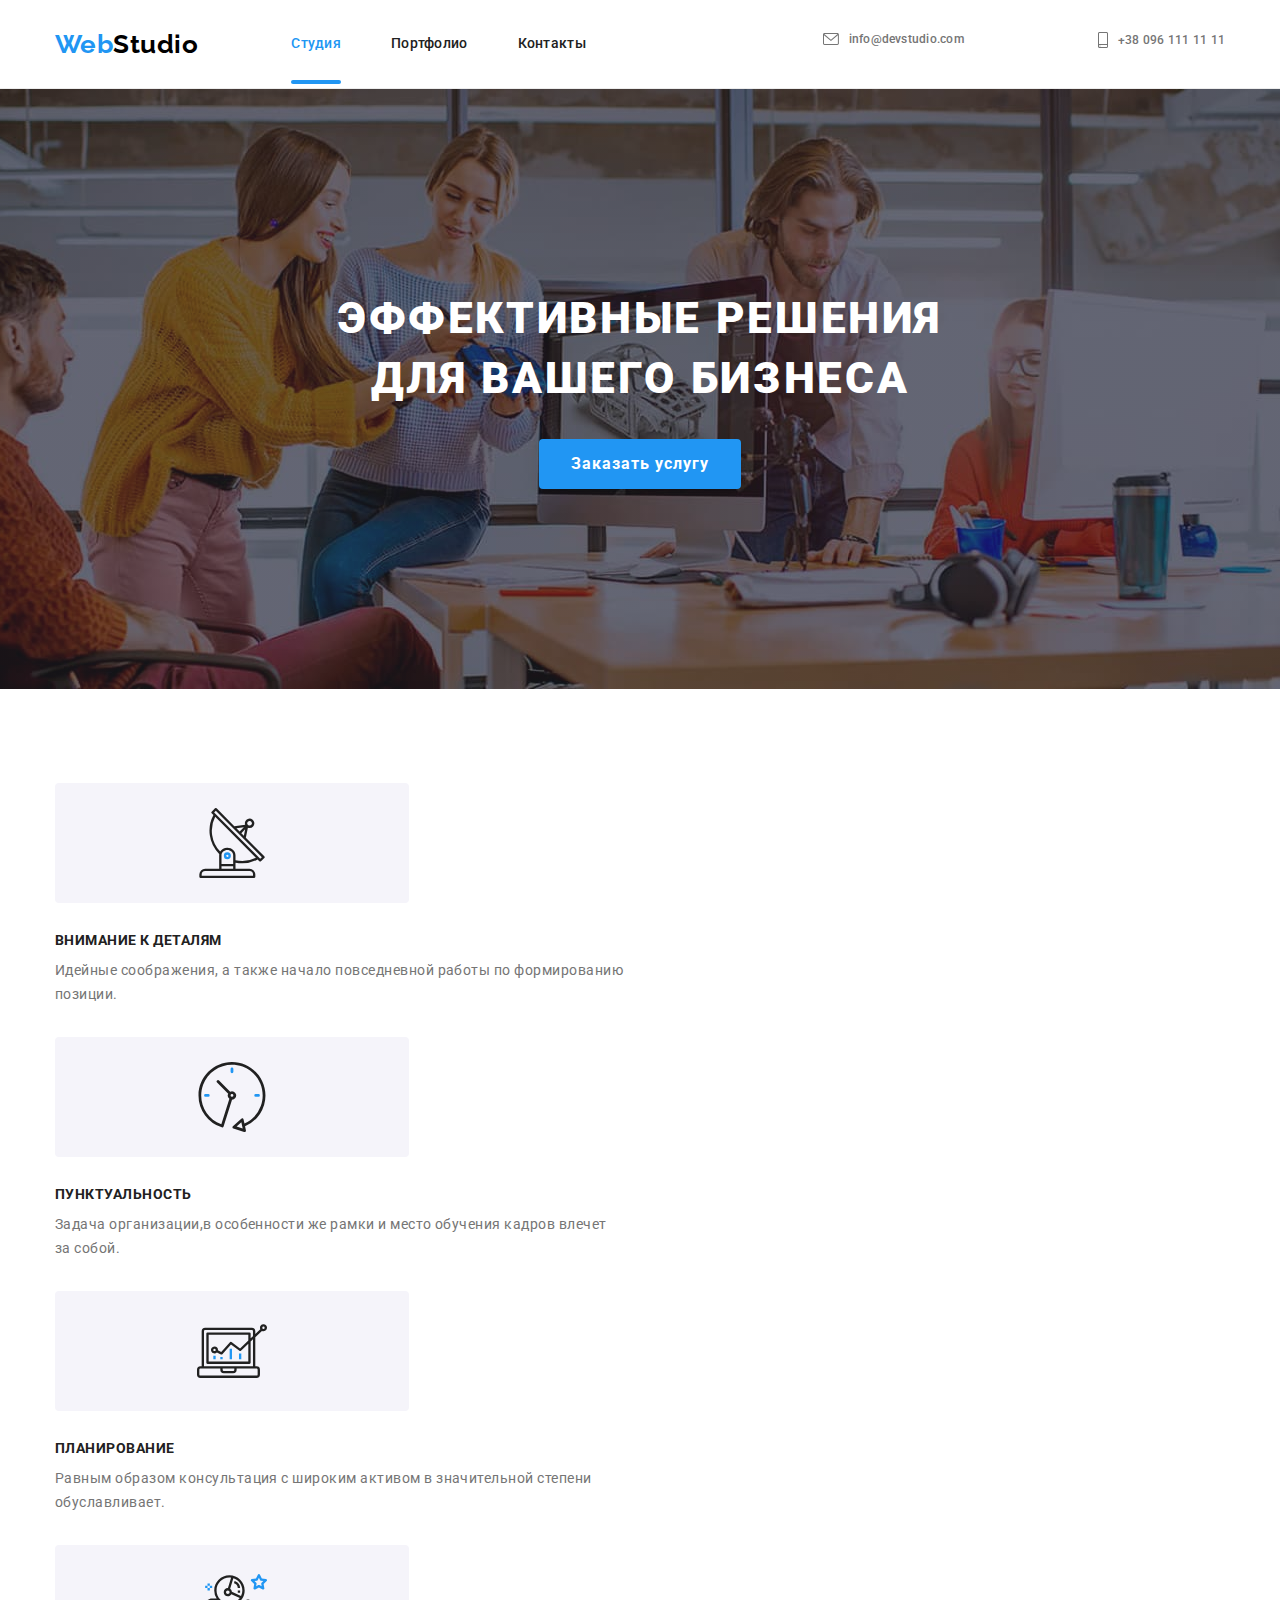
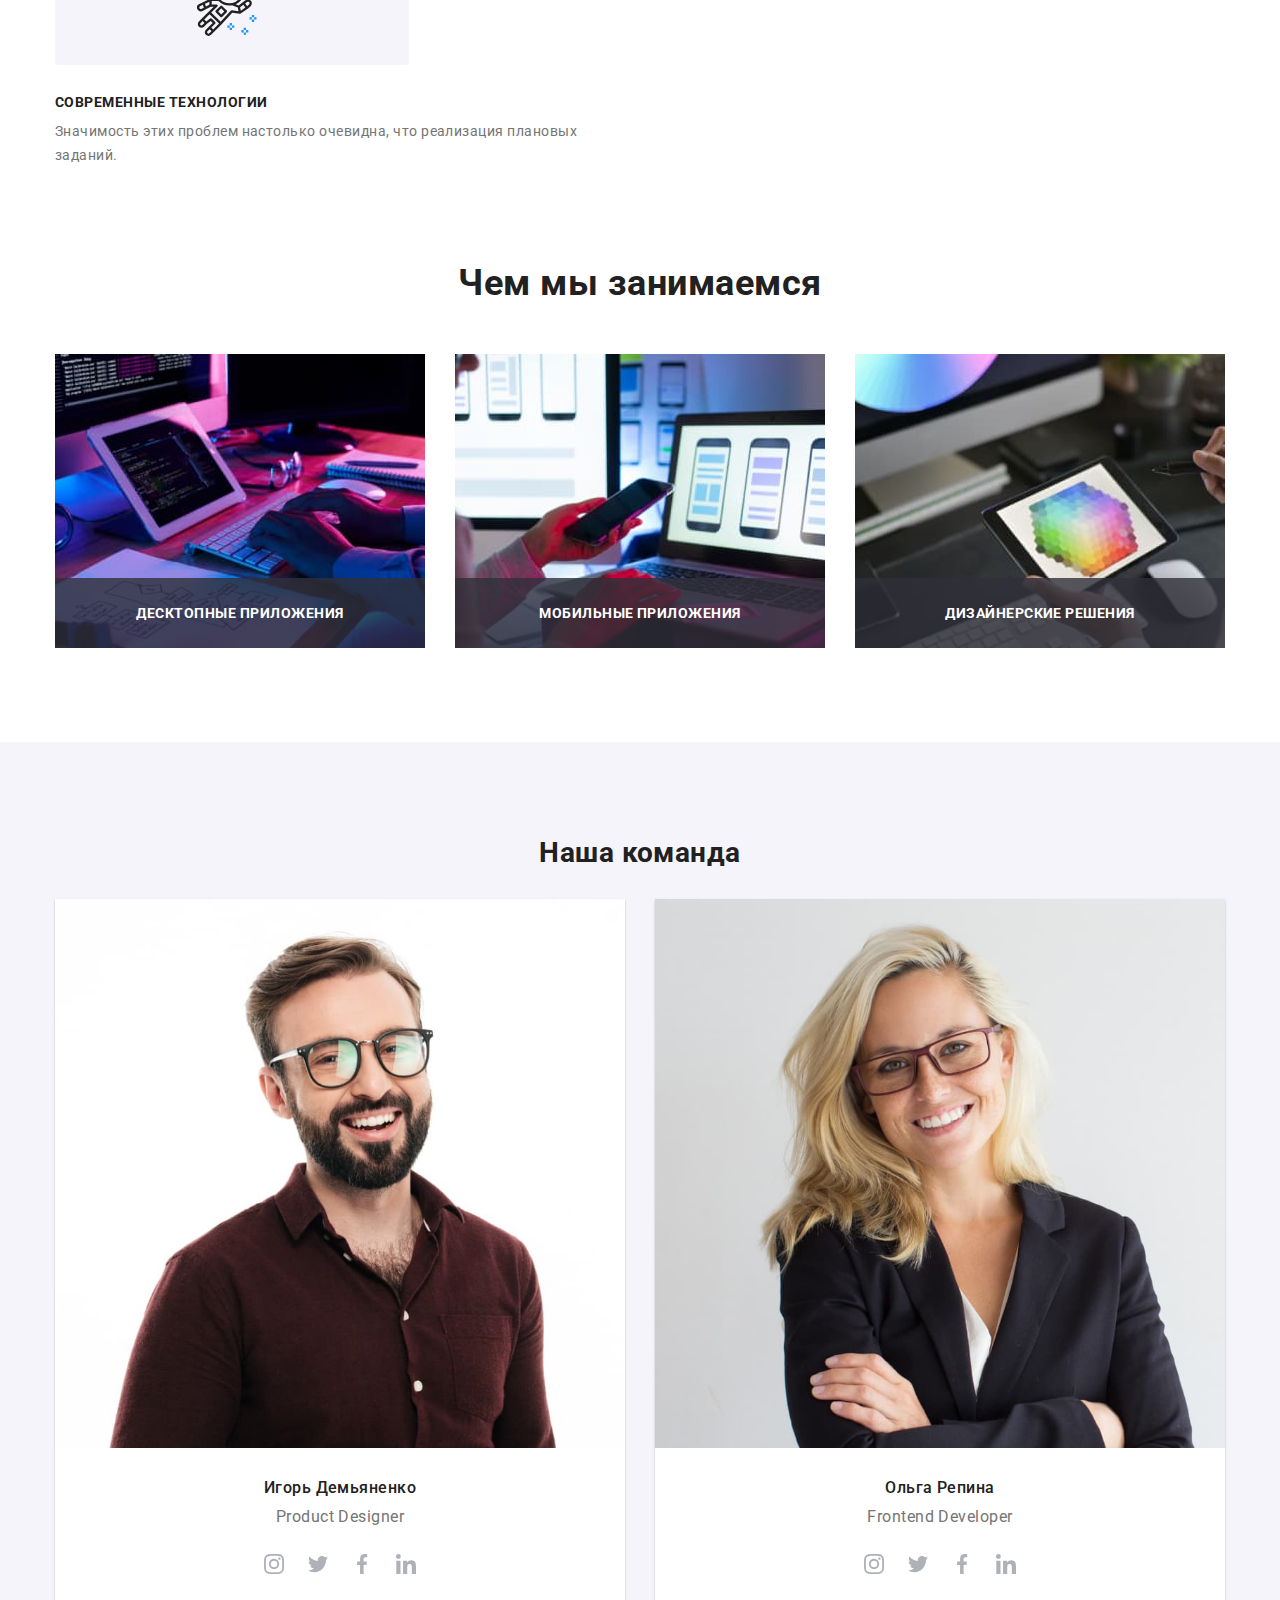
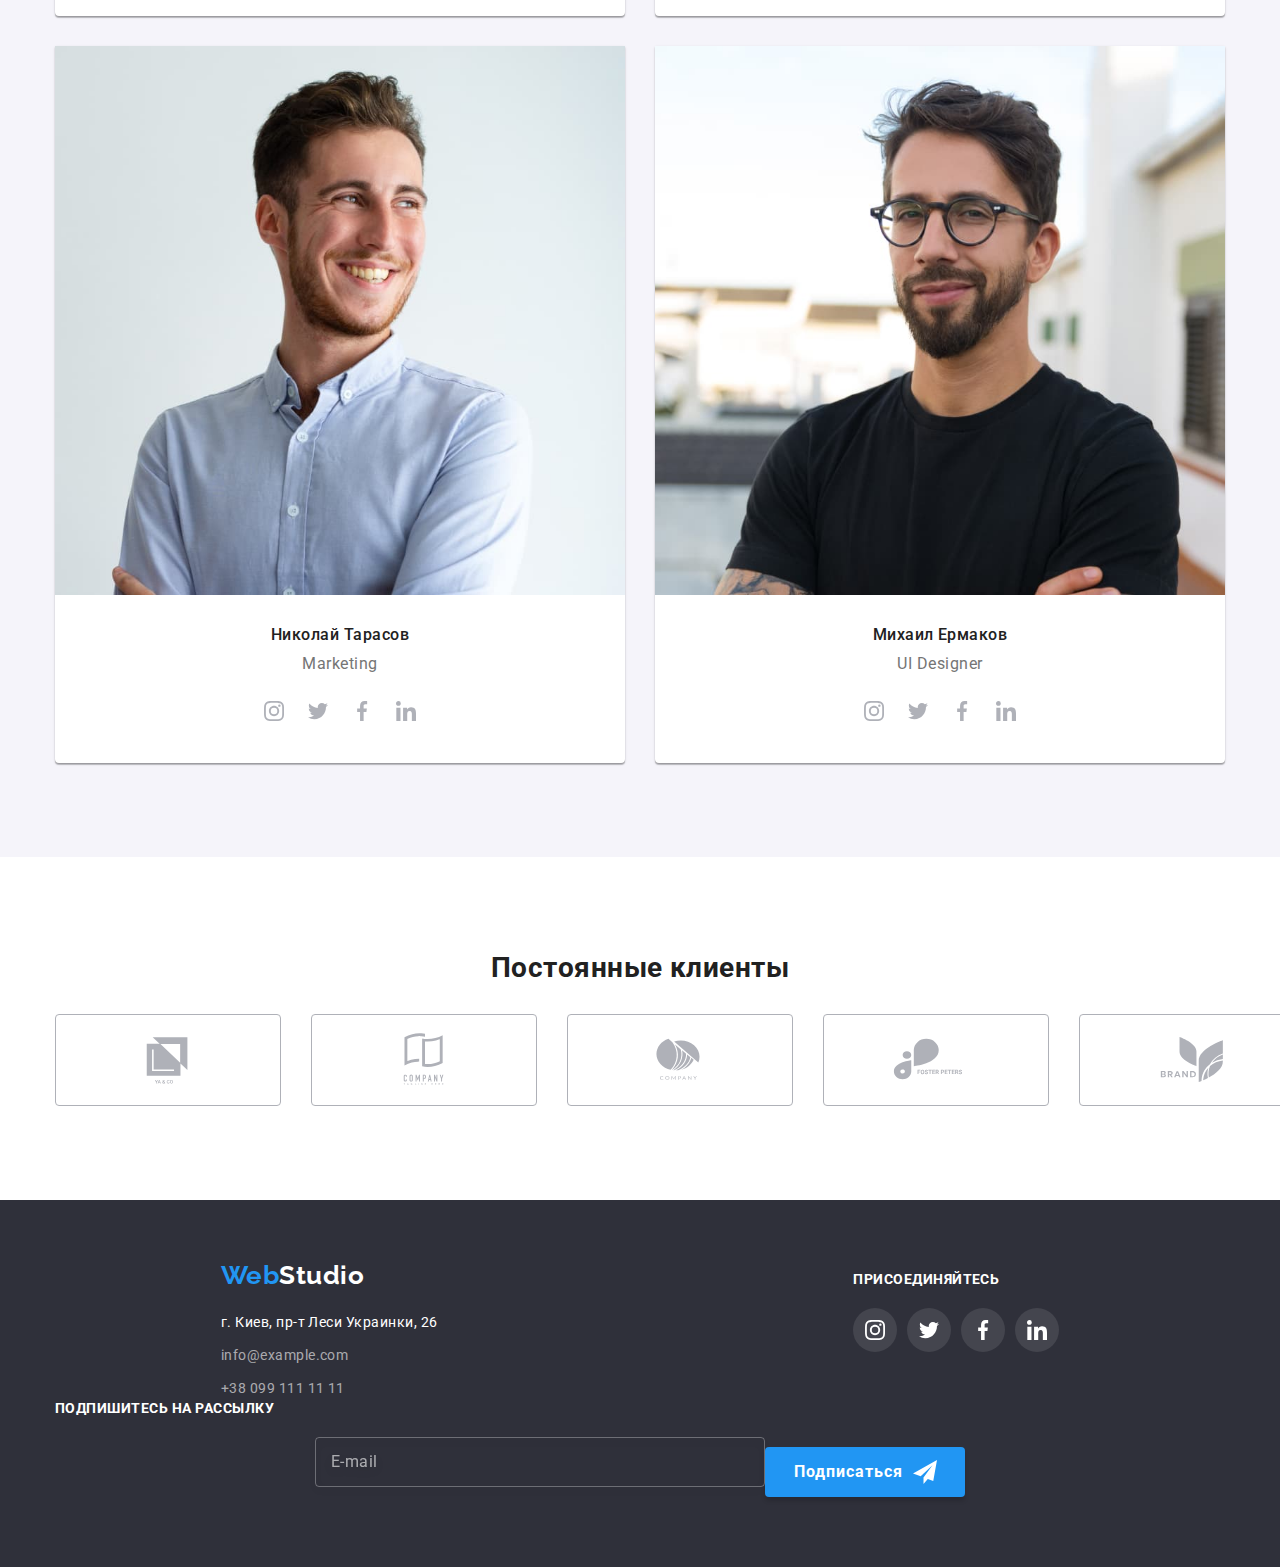
==== commit 2f7dbb60: "Додає адаптивну верстку 768px на стр Студія, Портфоліо" ====
--- a/index.html
+++ b/index.html
@@ -19,7 +19,7 @@
   <body>
     <!-- Шапка сайта -->
     <header class="page-header">
-      <div class="container">
+      <div class="header__container container">
       <nav class="header-nav">
         <a class="logo" href="./index.html"
           ><span class="logo__accent">Web</span
@@ -342,6 +342,7 @@
     <!--Футер-->
     <footer class="footer">
       <div class="footer__container container">
+        <div class="footer__wrap">
       <div>
       <a class="logo logo--footer" href="./index.html"
         ><span class="logo__accent">Web</span
@@ -379,7 +380,7 @@
             </svg></a></li>
       </ul>
       </div>
-
+</div>
       <!-- Форма подписки на рассылку -->
       <div class="form-footer">
         <h3 class="form-footer__subtitle">Подпишитесь на рассылку</h3>
--- a/css/main.min.css
+++ b/css/main.min.css
@@ -1,2 +1,2 @@
-.site-nav,.contacts,.features__list,.works__list,.team__members,.team__socials,.clients__list,.footer-contacts__list,.footer-socials__list,.filter,.portfolio,.menu-pages,.menu-contacts,.menu-socials{padding:0;margin:0;list-style:none}.logo,.portfolio__link{text-decoration:none}.site-nav__link,.site-nav__link--current,.contacts__link{color:#212121;font-weight:500;font-size:14px;line-height:1.14;letter-spacing:0.02em;text-decoration:none}.hero__button,.form-footer__button,.form__button{display:inline-block;min-width:200px;border:0;padding:10px 32px;-webkit-box-shadow:0px 4px 4px rgba(0,0,0,0.15);box-shadow:0px 4px 4px rgba(0,0,0,0.15);border-radius:4px;color:#fff;font-family:Roboto,sans-serif;font-weight:700;font-size:16px;line-height:1.88;letter-spacing:0.06em;background-color:#2196f3;cursor:pointer;-webkit-transition:background-color 250ms cubic-bezier(0.4, 0, 0.2, 1);transition:background-color 250ms cubic-bezier(0.4, 0, 0.2, 1)}.form__input,.form__comment{padding:10px 11px 10px 41px;border:1px solid rgba(33,33,33,0.2);border-radius:4px;outline:none;-webkit-transition:border-color 250ms cubic-bezier(0.4, 0, 0.2, 1);transition:border-color 250ms cubic-bezier(0.4, 0, 0.2, 1)}.features__subtitle,.works__subtitle,.footer-socials__subtitle,.form-footer__subtitle{margin-bottom:10px;color:#212121;font-weight:700;font-size:14px;line-height:1.14;text-transform:uppercase}.works__title,.team__title,.clients__title{margin-bottom:50px;color:#212121;font-weight:700;font-size:36px;line-height:1.17;text-align:center}.form-footer__button,.form__button,.form__label-checkbox,.features__wrapper,.team__socials,.team__socials-link,.clients__link,.footer-socials__list,.footer-socials__link{display:-webkit-box;display:-ms-flexbox;display:flex;-webkit-box-align:center;-ms-flex-align:center;align-items:center;-webkit-box-pack:center;-ms-flex-pack:center;justify-content:center}.form-footer__input,.form-footer__input::-webkit-input-placeholder{font-size:16px;line-height:1.25;color:rgba(255,255,255,0.6);letter-spacing:0.03em}.form-footer__input,.form-footer__input:-ms-input-placeholder{font-size:16px;line-height:1.25;color:rgba(255,255,255,0.6);letter-spacing:0.03em}.form-footer__input,.form-footer__input::-ms-input-placeholder{font-size:16px;line-height:1.25;color:rgba(255,255,255,0.6);letter-spacing:0.03em}.form-footer__input,.form-footer__input::placeholder{font-size:16px;line-height:1.25;color:rgba(255,255,255,0.6);letter-spacing:0.03em}.menu-pages__link,.menu-pages__link--current,.menu-contacts__link-phone,.menu-contacts__link-mail,.menu-socials__link{font-weight:500;letter-spacing:0.02em;text-decoration:none}body{background-color:#fff;color:#757575;font-family:Roboto,sans-serif;letter-spacing:0.03em}h1,h2,h3,h4,h5,h6,p,ul{margin-top:0}.container{padding-left:15px;padding-right:15px;margin-left:auto;margin-right:auto}@media screen and (min-width: 480px){.container{width:480px}}@media screen and (min-width: 768px){.container{width:768px}}@media screen and (min-width: 1200px){.container{width:1200px}}@media screen and (max-width: 1199px){.section{padding-top:60px;padding-bottom:60px}}@media screen and (min-width: 1200px){.section{padding-top:94px;padding-bottom:94px}}.page-header{border-bottom:1px solid #ececec;position:relative}@media screen and (max-width: 767px){.header-nav{display:-webkit-box;display:-ms-flexbox;display:flex;-webkit-box-align:center;-ms-flex-align:center;align-items:center;-webkit-box-pack:justify;-ms-flex-pack:justify;justify-content:space-between}}.logo__accent,.logo__name{color:#2196f3;font-family:Raleway,sans-serif;font-weight:700;font-size:24px;line-height:1.17;-webkit-transition:color 250ms cubic-bezier(0.4, 0, 0.2, 1);transition:color 250ms cubic-bezier(0.4, 0, 0.2, 1)}@media screen and (min-width: 1200px){.logo__accent,.logo__name{font-size:26px;line-height:1.19}}.logo__accent:hover,.logo__accent:focus{color:#000}.logo__name{color:#000}.logo__name:hover,.logo__name:focus{color:#2196f3}@media screen and (max-width: 767px){.logo{display:inline-block;padding-top:16px;padding-bottom:16px}}.logo--footer{display:inline-block;margin-bottom:20px;padding:0}.logo__name--footer{color:#fff}@media screen and (max-width: 767px){.site-nav{display:none}}@media screen and (min-width: 1200px){.site-nav{display:-webkit-box;display:-ms-flexbox;display:flex;margin-left:93px}.site-nav__item:not(:last-child){margin-right:50px}}.site-nav__link,.site-nav__link--current{display:block;padding-top:32px;padding-bottom:32px;-webkit-transition:color 250ms cubic-bezier(0.4, 0, 0.2, 1);transition:color 250ms cubic-bezier(0.4, 0, 0.2, 1)}.site-nav__link:hover,.site-nav__link:focus{color:#2196f3}.site-nav__link--current{position:relative;color:#2196f3}.site-nav__link--current:hover,.site-nav__link--current:focus{color:#212121}@media screen and (min-width: 1200px){.site-nav__link--current::after{content:'';position:absolute;left:0;bottom:0;width:100%;height:4px;background-color:#2196f3;border-radius:2px}}.contacts{margin-left:auto}.contacts__item:not(:last-child){margin-right:50px}@media screen and (max-width: 767px){.contacts{display:none}}.contacts__link{padding-top:32px;padding-bottom:32px;color:#757575;-webkit-transition:color 250ms cubic-bezier(0.4, 0, 0.2, 1);transition:color 250ms cubic-bezier(0.4, 0, 0.2, 1)}.contacts__link:hover,.contacts__link:focus{color:#2196f3;fill:#2196f3}.contacts__icon{margin-right:10px;fill:currentColor}.hero{max-width:1600px;height:600px;margin-left:auto;margin-right:auto;background-image:-webkit-gradient(linear, left top, right top, from(rgba(47,48,58,0.4)), to(rgba(47,48,58,0.4))),url("../images/hero.jpg");background-image:linear-gradient(to right, rgba(47,48,58,0.4), rgba(47,48,58,0.4)),url("../images/hero.jpg");background-repeat:no-repeat;background-position:center;background-size:cover;padding-top:200px;padding-bottom:200px;text-align:center;background-color:#c4c4c4}.hero__title{color:#fff;font-weight:900;text-align:center;letter-spacing:0.06em;text-transform:uppercase;margin-bottom:30px}@media screen and (min-width: 480px){.hero__title{font-size:26px;line-height:1.62}}@media screen and (min-width: 1200px){.hero__title{font-size:44px;line-height:1.36}}.hero__button:hover,.hero__button:focus{background-color:#188ce8}.form-footer__button{padding:10px 28px 10px 29px}.form-footer__button:hover,.form-footer__button:focus{background-color:#188ce8}@media screen and (max-width: 767px){.form-footer__button{margin-right:auto;margin-left:auto}}.form-footer__icon{margin-left:10px}.form__button:hover,.form__button:focus{background-color:#188ce8}.form__button{padding:10px 55px 10px 56px;margin-right:auto;margin-left:auto}.modal__button{position:absolute;top:8px;right:8px;display:-webkit-box;display:-ms-flexbox;display:flex;background-color:#fff;padding:5px;border:1px solid rgba(0,0,0,0.1);border-radius:50%;cursor:pointer;fill:#000;-webkit-transition:fill 250ms cubic-bezier(0.4, 0, 0.2, 1);transition:fill 250ms cubic-bezier(0.4, 0, 0.2, 1)}.modal__button:hover,.modal__button:focus{fill:#2196f3}.menu-button{display:inline-block;margin:0;padding:0;border:none;background-color:transparent}@media screen and (min-width: 768px){.menu-button{display:none}}.menu-button.is-open .menu-button__icon-menu{display:none}.menu-button:hover,.menu-button:focus{fill:#2196f3}.menu-button{position:absolute;top:10px;right:15px}.backdrop{position:fixed;top:0;left:0;width:100%;height:100%;background-color:rgba(0,0,0,0.2);opacity:1;-webkit-transition:opacity 250ms cubic-bezier(0.4, 0, 0.2, 1);transition:opacity 250ms cubic-bezier(0.4, 0, 0.2, 1)}.backdrop.is-hidden{opacity:0;pointer-events:none;visibility:hidden;-webkit-transition:opacity 250ms cubic-bezier(0.4, 0, 0.2, 1);transition:opacity 250ms cubic-bezier(0.4, 0, 0.2, 1)}.backdrop.is-hidden .modal{-webkit-transform:translate(-50%, -50%) scale(0.5);transform:translate(-50%, -50%) scale(0.5)}.modal{position:absolute;top:50%;left:50%;padding:40px;background-color:#fff;-webkit-box-shadow:0px 1px 3px rgba(0,0,0,0.12),0px 1px 1px rgba(0,0,0,0.14),0px 2px 1px rgba(0,0,0,0.2);box-shadow:0px 1px 3px rgba(0,0,0,0.12),0px 1px 1px rgba(0,0,0,0.14),0px 2px 1px rgba(0,0,0,0.2);border-radius:4px;visibility:visible;-webkit-transform:translate(-50%, -50%) scale(1);transform:translate(-50%, -50%) scale(1);-webkit-transition:-webkit-transform 250ms cubic-bezier(0.4, 0, 0.2, 1);transition:-webkit-transform 250ms cubic-bezier(0.4, 0, 0.2, 1);transition:transform 250ms cubic-bezier(0.4, 0, 0.2, 1);transition:transform 250ms cubic-bezier(0.4, 0, 0.2, 1), -webkit-transform 250ms cubic-bezier(0.4, 0, 0.2, 1)}@media screen and (min-width: 480px){.modal{max-width:450px}}@media screen and (min-width: 1200px){.modal{min-width:528px;min-height:581px}}.modal__title{margin-bottom:12px;font-weight:700;font-size:20px;line-height:1.15;text-align:center;color:#212121}@media screen and (max-width: 1199px){.modal__title{line-height:1.5}}.form{width:448px;margin-left:auto;margin-right:auto}@media screen and (max-width: 1199px){.form{width:370px}}.form__input:focus{border-color:#2196f3}.form__input:focus ~ .form__icon{fill:#2196f3}.form__comment{resize:none;padding:12px 16px}.form__comment::-webkit-input-placeholder{font-size:12px;line-height:1.17;letter-spacing:0.01em;color:rgba(117,117,117,0.5)}.form__comment:-ms-input-placeholder{font-size:12px;line-height:1.17;letter-spacing:0.01em;color:rgba(117,117,117,0.5)}.form__comment::-ms-input-placeholder{font-size:12px;line-height:1.17;letter-spacing:0.01em;color:rgba(117,117,117,0.5)}.form__comment::placeholder{font-size:12px;line-height:1.17;letter-spacing:0.01em;color:rgba(117,117,117,0.5)}.form__comment:focus{border-color:#2196f3}@media screen and (max-width: 767px){.form__comment{font-size:14px;line-height:1.14}}.form__field{position:relative;display:-webkit-box;display:-ms-flexbox;display:flex;-webkit-box-orient:vertical;-webkit-box-direction:normal;-ms-flex-direction:column;flex-direction:column;margin-bottom:10px}.form__field:nth-child(4){margin-bottom:20px}.form__icon{position:absolute;top:50%;left:12px;fill:#212121;-webkit-transition:fill 250ms cubic-bezier(0.4, 0, 0.2, 1);transition:fill 250ms cubic-bezier(0.4, 0, 0.2, 1)}.form__label{margin-bottom:4px;font-size:12px;line-height:1.17;letter-spacing:0.01em}.form__link-contract{color:#2196f3}@media screen and (max-width: 767px){.form__link-contract{margin-left:2px}}@media screen and (min-width: 1200px){.form__link-contract{margin-left:4px}}.form__input-checkbox{width:1px;height:1px;margin:-1px;border:0;padding:0;clip:rect(0 0 0 0);overflow:hidden}.form__checkbox-bgc{display:inline-block;width:16px;height:15px;margin-right:7px;border:2px solid #212121;border-radius:2px;-webkit-transition:background-color 250ms cubic-bezier(0.4, 0, 0.2, 1);transition:background-color 250ms cubic-bezier(0.4, 0, 0.2, 1)}.form__checkbox{margin-bottom:30px;font-size:14px;line-height:1.71}@media screen and (max-width: 767px){.form__checkbox{font-size:12px;line-height:1.17}}.form__label-checkbox{position:relative;cursor:pointer}.form__icon-checkbox{position:absolute;visibility:hidden}@media screen and (max-width: 767px){.form__icon-checkbox{top:0;left:-1px}}@media screen and (min-width: 1200px){.form__icon-checkbox{top:4px;left:10px}}.form__input-checkbox:checked+.form__checkbox-bgc{border-color:#2196f3;background-color:#2196f3;border-radius:2px}.form__input-checkbox:checked ~ .form__icon-checkbox{visibility:visible}@media screen and (max-width: 767px){.features__item:not(:last-child){margin-bottom:30px}}@media screen and (min-width: 1200px){.features__item:not(:last-child){margin-right:30px}}.features__wrapper{border-radius:4px;background-color:#f5f4fa;margin-bottom:30px}@media screen and (max-width: 767px){.features__wrapper{max-width:450px;height:120px}}@media screen and (min-width: 1200px){.features__wrapper{min-width:270px;min-height:120px}}.features__subtitle{text-align:center}.features__text{margin-top:0;margin-bottom:0;font-size:14px;line-height:1.71}.works{padding-top:0;padding-bottom:94px}@media screen and (max-width: 1199px){.works{display:none}}.works__list{display:-webkit-box;display:-ms-flexbox;display:flex}.works__item{position:relative}.works__item:not(:last-child){margin-right:30px}.works__images{display:block;width:100%}.works__description{display:inline-block;content:'';position:absolute;bottom:0;left:0;width:100%;min-height:70px;background-color:rgba(47,48,58,0.8)}.works__subtitle{position:absolute;bottom:27px;left:0;right:0;margin-bottom:0;color:#fff;text-align:center}.team{background-color:#f5f4fa}@media screen and (min-width: 480px){.team__title{font-size:28px;line-height:1.18;margin-bottom:30px}}.team__item{-webkit-box-shadow:0px 1px 3px rgba(0,0,0,0.12),0px 1px 1px rgba(0,0,0,0.14),0px 2px 1px rgba(0,0,0,0.2);box-shadow:0px 1px 3px rgba(0,0,0,0.12),0px 1px 1px rgba(0,0,0,0.14),0px 2px 1px rgba(0,0,0,0.2);border-radius:0px 0px 4px 4px;background-color:#fff}@media screen and (max-width: 1199px){.team__item:not(:last-child){margin-bottom:30px}}.team__photo{display:block;width:100%;height:auto}.team__name{margin-bottom:10px;color:#212121;font-weight:500;font-size:16px;line-height:1.19;text-align:center}.team__text{font-size:16px;line-height:1.19;text-align:center}@media screen and (max-width: 1199px){.team__desc{padding-top:30px;padding-bottom:24px}}@media screen and (min-width: 1200px){.team__desc{padding-top:30px;padding-bottom:30px}}.team__socials-link{width:44px;height:44px;border-radius:50%;background-color:#fff;color:#afb1b8;-webkit-transition:color 250ms cubic-bezier(0.4, 0, 0.2, 1),background-color 250ms cubic-bezier(0.4, 0, 0.2, 1);transition:color 250ms cubic-bezier(0.4, 0, 0.2, 1),background-color 250ms cubic-bezier(0.4, 0, 0.2, 1)}.team__socials-link:hover,.team__socials-link:focus{color:#fff;background-color:#2196f3}.team__socials-icon{fill:currentColor}@media screen and (min-width: 480px){.clients__title{font-size:28px;line-height:1.18;margin-bottom:30px}}.clients__list{display:-webkit-box;display:-ms-flexbox;display:flex}@media screen and (max-width: 1199px){.clients__list{-ms-flex-wrap:wrap;flex-wrap:wrap}}@media screen and (max-width: 767px){.clients__item{margin-bottom:30px}.clients__item:nth-child(2n+1){margin-right:30px}.clients__item:nth-child(n+5){margin-bottom:0px}}.clients__link{border:1px solid #afb1b8;border-radius:4px;color:#afb1b8;-webkit-transition:color 250ms cubic-bezier(0.4, 0, 0.2, 1),border 250ms cubic-bezier(0.4, 0, 0.2, 1);transition:color 250ms cubic-bezier(0.4, 0, 0.2, 1),border 250ms cubic-bezier(0.4, 0, 0.2, 1)}.clients__link:hover,.clients__link:focus{color:#2196f3;border:1px solid #2196f3}@media screen and (min-width: 480px){.clients__link{width:210px;height:92px}}@media screen and (min-width: 768px){.clients__link{width:226px;height:92px}}.clients__logo{fill:currentColor}.footer{padding-top:60px;padding-bottom:60px;background-color:#2f303a}@media screen and (max-width: 767px){.footer__container{text-align:center}}.footer-contacts{color:#fff;font-style:normal;font-size:14px;line-height:1.71}@media screen and (max-width: 1199px){.footer-contacts{margin-bottom:60px}}@media screen and (min-width: 1200px){.footer-contacts{margin-right:70px;min-width:231px}}@media screen and (max-width: 1199px){.footer-contacts__address{margin-bottom:8px}}@media screen and (min-width: 1200px){.footer-contacts__address{margin-bottom:9px}}@media screen and (max-width: 1199px){.footer-contacts__item:not(:last-child){margin-bottom:8px}}@media screen and (min-width: 1200px){.footer-contacts__item:not(:last-child){margin-bottom:9px}}.footer-contacts__link{color:rgba(255,255,255,0.6);font-style:normal;font-size:14px;line-height:1.71;text-decoration:none;-webkit-transition:color 250ms cubic-bezier(0.4, 0, 0.2, 1);transition:color 250ms cubic-bezier(0.4, 0, 0.2, 1)}.footer-contacts__link:hover,.footer-contacts__link:focus{color:#2196f3}@media screen and (max-width: 767px){.footer-socials__list{margin-bottom:60px}}.footer-socials__item:not(:last-child){margin-right:10px}.footer-socials__link{width:44px;height:44px;border-radius:50%;background-color:rgba(255,255,255,0.1);color:#fff;-webkit-transition:background-color 250ms cubic-bezier(0.4, 0, 0.2, 1);transition:background-color 250ms cubic-bezier(0.4, 0, 0.2, 1)}.footer-socials__link:hover,.footer-socials__link:focus{background-color:#2196f3}.footer-socials__subtitle{color:#fff;margin-bottom:20px}.footer-socials__icon{fill:currentColor}.form-footer__subtitle{color:#fff;margin-bottom:20px}.form-footer__input{padding:14px 15px;border:1px solid rgba(255,255,255,0.3);-webkit-filter:drop-shadow(0px 4px 4px rgba(0,0,0,0.15));filter:drop-shadow(0px 4px 4px rgba(0,0,0,0.15));border-radius:4px;background-color:transparent;outline:transparent;-webkit-transition:border-color 250ms cubic-bezier(0.4, 0, 0.2, 1);transition:border-color 250ms cubic-bezier(0.4, 0, 0.2, 1)}.form-footer__input:focus{border-color:#2196f3}@media screen and (max-width: 767px){.form-footer__input{width:100%;margin-bottom:20px}}.filter{display:-webkit-box;display:-ms-flexbox;display:flex;-ms-flex-wrap:wrap;flex-wrap:wrap}.filter__item{margin-right:8px;margin-bottom:15px}@media screen and (max-width: 767px){.filter__item:nth-child(2n+3){margin-right:0px}.filter__item:nth-last-child(-n+2){margin-bottom:40px}}@media screen and (max-width: 767px) and (min-width: 1200px){.filter{-webkit-box-pack:center;-ms-flex-pack:center;justify-content:center;margin-bottom:50px}}.filter__button{display:inline-block;padding:6px 22px;min-width:73px;border:0;border-radius:4px;color:#212121;background-color:#f5f4fa;font-family:inherit;font-weight:500;font-size:16px;line-height:1.62;letter-spacing:0.03em;cursor:pointer;-webkit-transition:background-color 250ms cubic-bezier(0.4, 0, 0.2, 1),color 250ms cubic-bezier(0.4, 0, 0.2, 1),-webkit-box-shadow 250ms cubic-bezier(0.4, 0, 0.2, 1);transition:background-color 250ms cubic-bezier(0.4, 0, 0.2, 1),color 250ms cubic-bezier(0.4, 0, 0.2, 1),-webkit-box-shadow 250ms cubic-bezier(0.4, 0, 0.2, 1);transition:background-color 250ms cubic-bezier(0.4, 0, 0.2, 1),color 250ms cubic-bezier(0.4, 0, 0.2, 1),box-shadow 250ms cubic-bezier(0.4, 0, 0.2, 1);transition:background-color 250ms cubic-bezier(0.4, 0, 0.2, 1),color 250ms cubic-bezier(0.4, 0, 0.2, 1),box-shadow 250ms cubic-bezier(0.4, 0, 0.2, 1),-webkit-box-shadow 250ms cubic-bezier(0.4, 0, 0.2, 1)}.filter__button:hover,.filter__button:focus{color:#fff;background-color:#188ce8;-webkit-box-shadow:0px 3px 1px rgba(0,0,0,0.1),0px 1px 2px rgba(0,0,0,0.08),0px 2px 2px rgba(0,0,0,0.12);box-shadow:0px 3px 1px rgba(0,0,0,0.1),0px 1px 2px rgba(0,0,0,0.08),0px 2px 2px rgba(0,0,0,0.12)}.portfolio{display:-webkit-box;display:-ms-flexbox;display:flex;-ms-flex-wrap:wrap;flex-wrap:wrap}.portfolio__item{margin-bottom:30px}.portfolio__item:nth-child(3n){margin-right:0}.portfolio__item:nth-last-child(-n+3){margin-bottom:0}@media screen and (max-width: 767px){.portfolio__item{width:100%}}@media screen and (min-width: 1200px){.portfolio__item{width:370px;margin-right:30px}}.portfolio__link{display:block;-webkit-transition:-webkit-box-shadow 250ms cubic-bezier(0.4, 0, 0.2, 1);transition:-webkit-box-shadow 250ms cubic-bezier(0.4, 0, 0.2, 1);transition:box-shadow 250ms cubic-bezier(0.4, 0, 0.2, 1);transition:box-shadow 250ms cubic-bezier(0.4, 0, 0.2, 1), -webkit-box-shadow 250ms cubic-bezier(0.4, 0, 0.2, 1)}.portfolio__link:hover,.portfolio__link:focus{-webkit-box-shadow:0px 1px 1px rgba(0,0,0,0.12),0px 4px 4px rgba(0,0,0,0.06),1px 4px 6px rgba(0,0,0,0.16);box-shadow:0px 1px 1px rgba(0,0,0,0.12),0px 4px 4px rgba(0,0,0,0.06),1px 4px 6px rgba(0,0,0,0.16)}.portfolio__link:hover .portfolio__description,.portfolio__link:focus .portfolio__description{-webkit-transform:translateY(0);transform:translateY(0)}.portfolio__picture{display:block;width:100%;height:auto}.portfolio__subtitle{margin-bottom:4px;color:#212121;font-weight:700;font-size:18px;line-height:2;letter-spacing:0.06em}.portfolio__type{margin-bottom:0;color:#757575;font-size:16px;line-height:1.87}.portfolio__part{padding:20px 24px;border-left:1px solid #eee;border-right:1px solid #eee;border-bottom:1px solid #eee}.portfolio__thumb{position:relative;overflow:hidden}.portfolio__description{display:inline-block;content:'';position:absolute;top:0;left:0;width:100%;height:100%;background-color:rgba(33,150,243,0.9);-webkit-transform:translateY(100%);transform:translateY(100%);-webkit-transition:background-color 250ms cubic-bezier(0.4, 0, 0.2, 1),-webkit-transform 250ms cubic-bezier(0.4, 0, 0.2, 1);transition:background-color 250ms cubic-bezier(0.4, 0, 0.2, 1),-webkit-transform 250ms cubic-bezier(0.4, 0, 0.2, 1);transition:background-color 250ms cubic-bezier(0.4, 0, 0.2, 1),transform 250ms cubic-bezier(0.4, 0, 0.2, 1);transition:background-color 250ms cubic-bezier(0.4, 0, 0.2, 1),transform 250ms cubic-bezier(0.4, 0, 0.2, 1),-webkit-transform 250ms cubic-bezier(0.4, 0, 0.2, 1)}.portfolio__text{position:absolute;top:63px;left:24px;margin-bottom:0;font-size:18px;line-height:1.56;color:#fff;-webkit-transition:color 250ms cubic-bezier(0.4, 0, 0.2, 1);transition:color 250ms cubic-bezier(0.4, 0, 0.2, 1)}.mobile-menu{padding-top:48px;padding-bottom:48px;padding-left:20px}@media screen and (max-width: 767px){.mobile-menu{display:none;position:absolute;top:0px;left:0;width:100%;-webkit-box-shadow:0px 4px 8px rgba(0,0,0,0.04),0px 2px 4px rgba(0,0,0,0.08),0px 1px 3px rgba(0,0,0,0.16);box-shadow:0px 4px 8px rgba(0,0,0,0.04),0px 2px 4px rgba(0,0,0,0.08),0px 1px 3px rgba(0,0,0,0.16);background-color:#fff;z-index:999}.mobile-menu.is-open{display:block}}@media screen and (min-width: 768px){.mobile-menu{display:none}}.menu-pages__item:not(:last-child){margin-bottom:32px}.menu-pages__item:last-child{margin-bottom:302px}.menu-pages__link,.menu-pages__link--current{font-size:40px;line-height:1.18;color:#212121}.menu-pages__link:hover,.menu-pages__link:focus{color:#2196f3}.menu-pages__link--current{color:#2196f3}.menu-pages__link--current:hover,.menu-pages__link--current:focus{color:#212121}.menu-contacts__item:not(:last-child){margin-bottom:32px}.menu-contacts__item:last-child{margin-bottom:64px}.menu-contacts__link-phone{font-size:34px;line-height:1.18;color:#2196f3}.menu-contacts__link-mail{font-size:24px;line-height:1.17;color:#757575}.menu-socials{display:-webkit-inline-box;display:-ms-inline-flexbox;display:inline-flex}.menu-socials__link{font-size:18px;line-height:1.22;color:#2196f3}.menu-socials__item{display:-webkit-inline-box;display:-ms-inline-flexbox;display:inline-flex}.menu-socials__item:not(:last-child){margin-right:10px}.menu-socials__item:not(:last-child)::after{content:'';display:block;width:1px;height:22px;background-color:rgba(33,33,33,0.2);margin-left:10px}
+.site-nav,.contacts,.features__list,.works__list,.team__members,.team__socials,.clients__list,.footer-contacts__list,.footer-socials__list,.filter,.portfolio,.menu-pages,.menu-contacts,.menu-socials{padding:0;margin:0;list-style:none}.logo,.portfolio__link{text-decoration:none}.site-nav__link,.site-nav__link--current,.contacts__link{color:#212121;font-weight:500;font-size:14px;line-height:1.14;letter-spacing:0.02em;text-decoration:none}.hero__button,.form-footer__button,.form__button{display:inline-block;min-width:200px;border:0;padding:10px 32px;-webkit-box-shadow:0px 4px 4px rgba(0,0,0,0.15);box-shadow:0px 4px 4px rgba(0,0,0,0.15);border-radius:4px;color:#fff;font-family:Roboto,sans-serif;font-weight:700;font-size:16px;line-height:1.88;letter-spacing:0.06em;background-color:#2196f3;cursor:pointer;-webkit-transition:background-color 250ms cubic-bezier(0.4, 0, 0.2, 1);transition:background-color 250ms cubic-bezier(0.4, 0, 0.2, 1)}.form__input,.form__comment{padding:10px 11px 10px 41px;border:1px solid rgba(33,33,33,0.2);border-radius:4px;outline:none;-webkit-transition:border-color 250ms cubic-bezier(0.4, 0, 0.2, 1);transition:border-color 250ms cubic-bezier(0.4, 0, 0.2, 1)}.features__subtitle,.works__subtitle,.footer-socials__subtitle,.form-footer__subtitle{margin-bottom:10px;color:#212121;font-weight:700;font-size:14px;line-height:1.14;text-transform:uppercase}.works__title,.team__title,.clients__title{margin-bottom:50px;color:#212121;font-weight:700;font-size:36px;line-height:1.17;text-align:center}.form-footer__button,.form__button,.form__label-checkbox,.features__wrapper,.team__socials,.team__socials-link,.clients__link,.footer-socials__list,.footer-socials__link{display:-webkit-box;display:-ms-flexbox;display:flex;-webkit-box-align:center;-ms-flex-align:center;align-items:center;-webkit-box-pack:center;-ms-flex-pack:center;justify-content:center}.form-footer__input,.form-footer__input::-webkit-input-placeholder{font-size:16px;line-height:1.25;color:rgba(255,255,255,0.6);letter-spacing:0.03em}.form-footer__input,.form-footer__input:-ms-input-placeholder{font-size:16px;line-height:1.25;color:rgba(255,255,255,0.6);letter-spacing:0.03em}.form-footer__input,.form-footer__input::-ms-input-placeholder{font-size:16px;line-height:1.25;color:rgba(255,255,255,0.6);letter-spacing:0.03em}.form-footer__input,.form-footer__input::placeholder{font-size:16px;line-height:1.25;color:rgba(255,255,255,0.6);letter-spacing:0.03em}.menu-pages__link,.menu-pages__link--current,.menu-contacts__link-phone,.menu-contacts__link-mail,.menu-socials__link{font-weight:500;letter-spacing:0.02em;text-decoration:none}body{background-color:#fff;color:#757575;font-family:Roboto,sans-serif;letter-spacing:0.03em}h1,h2,h3,h4,h5,h6,p,ul{margin-top:0}.container{padding-left:15px;padding-right:15px;margin-left:auto;margin-right:auto}@media screen and (min-width: 480px){.container{width:480px}}@media screen and (min-width: 768px){.container{width:768px}}@media screen and (min-width: 1200px){.container{width:1200px}}@media screen and (max-width: 1199px){.section{padding-top:60px;padding-bottom:60px}}@media screen and (min-width: 1200px){.section{padding-top:94px;padding-bottom:94px}}.page-header{border-bottom:1px solid #ececec;position:relative}.header-nav{display:-webkit-box;display:-ms-flexbox;display:flex;-webkit-box-align:center;-ms-flex-align:center;align-items:center}@media screen and (max-width: 767px){.header-nav{-webkit-box-pack:justify;-ms-flex-pack:justify;justify-content:space-between}}@media screen and (min-width: 768px){.header__container{display:-webkit-box;display:-ms-flexbox;display:flex;-webkit-box-align:center;-ms-flex-align:center;align-items:center}}.logo__accent,.logo__name{color:#2196f3;font-family:Raleway,sans-serif;font-weight:700;font-size:24px;line-height:1.17;-webkit-transition:color 250ms cubic-bezier(0.4, 0, 0.2, 1);transition:color 250ms cubic-bezier(0.4, 0, 0.2, 1)}@media screen and (min-width: 1200px){.logo__accent,.logo__name{font-size:26px;line-height:1.19}}.logo__accent:hover,.logo__accent:focus{color:#000}.logo__name{color:#000}.logo__name:hover,.logo__name:focus{color:#2196f3}@media screen and (max-width: 767px){.logo{display:inline-block;padding-top:16px;padding-bottom:16px}}@media screen and (min-width: 768px){.logo{display:inline-block;padding-top:26px;padding-bottom:26px}}.logo--footer{display:inline-block;margin-bottom:20px;padding:0}.logo__name--footer{color:#fff}@media screen and (max-width: 767px){.site-nav{display:none}}@media screen and (min-width: 768px){.site-nav{display:-webkit-box;display:-ms-flexbox;display:flex;margin-left:88px}.site-nav__item:not(:last-child){margin-right:50px}}@media screen and (min-width: 1200px){.site-nav{display:-webkit-box;display:-ms-flexbox;display:flex;margin-left:93px}.site-nav__item:not(:last-child){margin-right:50px}}.site-nav__link,.site-nav__link--current{display:block;padding-top:32px;padding-bottom:32px;-webkit-transition:color 250ms cubic-bezier(0.4, 0, 0.2, 1);transition:color 250ms cubic-bezier(0.4, 0, 0.2, 1)}.site-nav__link:hover,.site-nav__link:focus{color:#2196f3}.site-nav__link--current{position:relative;color:#2196f3}.site-nav__link--current:hover,.site-nav__link--current:focus{color:#212121}@media screen and (min-width: 768px){.site-nav__link--current::after{content:'';position:absolute;left:0;bottom:0;width:100%;height:4px;background-color:#2196f3;border-radius:2px}}@media screen and (max-width: 767px){.contacts{display:none}}@media screen and (min-width: 1200px){.contacts{display:-webkit-box;display:-ms-flexbox;display:flex;margin-left:auto}}.contacts__item{margin-left:84px}@media screen and (min-width: 768px){.contacts__item:not(:last-child){margin-left:84px;margin-bottom:10px}}@media screen and (min-width: 1200px){.contacts__item:not(:last-child){margin-right:50px}}.contacts__link{color:#757575;-webkit-transition:color 250ms cubic-bezier(0.4, 0, 0.2, 1);transition:color 250ms cubic-bezier(0.4, 0, 0.2, 1)}.contacts__link:hover,.contacts__link:focus{color:#2196f3;fill:#2196f3}@media screen and (min-width: 768px){.contacts__link{display:-webkit-box;display:-ms-flexbox;display:flex;-webkit-box-align:center;-ms-flex-align:center;align-items:center;font-size:12px;line-height:1.17}}@media screen and (min-width: 1200px){.contacts__link{display:-webkit-box;display:-ms-flexbox;display:flex;-webkit-box-align:center;-ms-flex-align:center;align-items:center;padding-top:32px;padding-bottom:32px}}.contacts__icon{fill:currentColor}@media screen and (min-width: 768px){.contacts__icon{margin-right:8px}}@media screen and (min-width: 1200px){.contacts__icon{margin-right:10px}}.hero{max-width:1600px;height:600px;margin-left:auto;margin-right:auto;background-image:-webkit-gradient(linear, left top, right top, from(rgba(47,48,58,0.4)), to(rgba(47,48,58,0.4))),url("../images/hero.jpg");background-image:linear-gradient(to right, rgba(47,48,58,0.4), rgba(47,48,58,0.4)),url("../images/hero.jpg");background-repeat:no-repeat;background-position:center;background-size:cover;padding-top:200px;padding-bottom:200px;text-align:center;background-color:#c4c4c4}.hero__title{color:#fff;font-weight:900;text-align:center;letter-spacing:0.06em;text-transform:uppercase;margin-bottom:30px}@media screen and (min-width: 480px){.hero__title{font-size:26px;line-height:1.62}}@media screen and (min-width: 1200px){.hero__title{font-size:44px;line-height:1.36}}.hero__button:hover,.hero__button:focus{background-color:#188ce8}.form-footer__button{padding:10px 28px 10px 29px}.form-footer__button:hover,.form-footer__button:focus{background-color:#188ce8}@media screen and (max-width: 1199px){.form-footer__button{margin-right:auto;margin-left:auto}}.form-footer__icon{margin-left:10px}.form__button:hover,.form__button:focus{background-color:#188ce8}.form__button{padding:10px 55px 10px 56px;margin-right:auto;margin-left:auto}.modal__button{position:absolute;top:8px;right:8px;display:-webkit-box;display:-ms-flexbox;display:flex;background-color:#fff;padding:5px;border:1px solid rgba(0,0,0,0.1);border-radius:50%;cursor:pointer;fill:#000;-webkit-transition:fill 250ms cubic-bezier(0.4, 0, 0.2, 1);transition:fill 250ms cubic-bezier(0.4, 0, 0.2, 1)}.modal__button:hover,.modal__button:focus{fill:#2196f3}.menu-button{display:inline-block;margin:0;padding:0;border:none;background-color:transparent}@media screen and (min-width: 768px){.menu-button{display:none}}.menu-button.is-open .menu-button__icon-menu{display:none}.menu-button:hover,.menu-button:focus{fill:#2196f3}.menu-button{position:absolute;top:10px;right:15px}.backdrop{position:fixed;top:0;left:0;width:100%;height:100%;background-color:rgba(0,0,0,0.2);opacity:1;-webkit-transition:opacity 250ms cubic-bezier(0.4, 0, 0.2, 1);transition:opacity 250ms cubic-bezier(0.4, 0, 0.2, 1)}.backdrop.is-hidden{opacity:0;pointer-events:none;visibility:hidden;-webkit-transition:opacity 250ms cubic-bezier(0.4, 0, 0.2, 1);transition:opacity 250ms cubic-bezier(0.4, 0, 0.2, 1)}.backdrop.is-hidden .modal{-webkit-transform:translate(-50%, -50%) scale(0.5);transform:translate(-50%, -50%) scale(0.5)}.modal{position:absolute;top:50%;left:50%;padding:40px;background-color:#fff;-webkit-box-shadow:0px 1px 3px rgba(0,0,0,0.12),0px 1px 1px rgba(0,0,0,0.14),0px 2px 1px rgba(0,0,0,0.2);box-shadow:0px 1px 3px rgba(0,0,0,0.12),0px 1px 1px rgba(0,0,0,0.14),0px 2px 1px rgba(0,0,0,0.2);border-radius:4px;visibility:visible;-webkit-transform:translate(-50%, -50%) scale(1);transform:translate(-50%, -50%) scale(1);-webkit-transition:-webkit-transform 250ms cubic-bezier(0.4, 0, 0.2, 1);transition:-webkit-transform 250ms cubic-bezier(0.4, 0, 0.2, 1);transition:transform 250ms cubic-bezier(0.4, 0, 0.2, 1);transition:transform 250ms cubic-bezier(0.4, 0, 0.2, 1), -webkit-transform 250ms cubic-bezier(0.4, 0, 0.2, 1)}@media screen and (min-width: 480px){.modal{max-width:450px}}@media screen and (min-width: 1200px){.modal{min-width:528px;min-height:581px}}.modal__title{margin-bottom:12px;font-weight:700;font-size:20px;line-height:1.15;text-align:center;color:#212121}@media screen and (max-width: 1199px){.modal__title{line-height:1.5}}.form{width:448px;margin-left:auto;margin-right:auto}@media screen and (max-width: 1199px){.form{width:370px}}.form__input:focus{border-color:#2196f3}.form__input:focus ~ .form__icon{fill:#2196f3}.form__comment{resize:none;padding:12px 16px}.form__comment::-webkit-input-placeholder{font-size:12px;line-height:1.17;letter-spacing:0.01em;color:rgba(117,117,117,0.5)}.form__comment:-ms-input-placeholder{font-size:12px;line-height:1.17;letter-spacing:0.01em;color:rgba(117,117,117,0.5)}.form__comment::-ms-input-placeholder{font-size:12px;line-height:1.17;letter-spacing:0.01em;color:rgba(117,117,117,0.5)}.form__comment::placeholder{font-size:12px;line-height:1.17;letter-spacing:0.01em;color:rgba(117,117,117,0.5)}.form__comment:focus{border-color:#2196f3}@media screen and (max-width: 767px){.form__comment{font-size:14px;line-height:1.14}}.form__field{position:relative;display:-webkit-box;display:-ms-flexbox;display:flex;-webkit-box-orient:vertical;-webkit-box-direction:normal;-ms-flex-direction:column;flex-direction:column;margin-bottom:10px}.form__field:nth-child(4){margin-bottom:20px}.form__icon{position:absolute;top:50%;left:12px;fill:#212121;-webkit-transition:fill 250ms cubic-bezier(0.4, 0, 0.2, 1);transition:fill 250ms cubic-bezier(0.4, 0, 0.2, 1)}.form__label{margin-bottom:4px;font-size:12px;line-height:1.17;letter-spacing:0.01em}.form__link-contract{color:#2196f3}@media screen and (max-width: 1199px){.form__link-contract{margin-left:2px}}@media screen and (min-width: 1200px){.form__link-contract{margin-left:4px}}.form__input-checkbox{width:1px;height:1px;margin:-1px;border:0;padding:0;clip:rect(0 0 0 0);overflow:hidden}.form__checkbox-bgc{display:inline-block;width:16px;height:15px;margin-right:7px;border:2px solid #212121;border-radius:2px;-webkit-transition:background-color 250ms cubic-bezier(0.4, 0, 0.2, 1);transition:background-color 250ms cubic-bezier(0.4, 0, 0.2, 1)}.form__checkbox{margin-bottom:30px;font-size:14px;line-height:1.71}@media screen and (max-width: 1199px){.form__checkbox{font-size:12px;line-height:1.17}}.form__label-checkbox{position:relative;cursor:pointer}.form__icon-checkbox{position:absolute;visibility:hidden}@media screen and (max-width: 1199px){.form__icon-checkbox{top:0;left:-1px}}@media screen and (min-width: 1200px){.form__icon-checkbox{top:4px;left:10px}}.form__input-checkbox:checked+.form__checkbox-bgc{border-color:#2196f3;background-color:#2196f3;border-radius:2px}.form__input-checkbox:checked ~ .form__icon-checkbox{visibility:visible}@media screen and (min-width: 768px){.features__list{display:-webkit-box;display:-ms-flexbox;display:flex;-ms-flex-wrap:wrap;flex-wrap:wrap;margin-left:-30px;margin-bottom:-30px}}@media screen and (min-width: 1200px){.features__list{display:-webkit-box;display:-ms-flexbox;display:flex}}@media screen and (max-width: 767px){.features__item:not(:last-child){margin-bottom:30px}}@media screen and (min-width: 768px){.features__item{-ms-flex-preferred-size:calc((100% - 4 * 15px) / 2);flex-basis:calc((100% - 4 * 15px) / 2);margin-left:30px;margin-bottom:30px}}@media screen and (min-width: 1200px){.features__item:not(:last-child){margin-right:30px}}.features__wrapper{border-radius:4px;background-color:#f5f4fa;margin-bottom:30px}@media screen and (max-width: 767px){.features__wrapper{max-width:450px;height:120px}}@media screen and (min-width: 768px){.features__wrapper{width:354px;height:120px}}@media screen and (min-width: 1200px){.features__wrapper{min-width:270px;min-height:120px}}@media screen and (max-width: 767px){.features__subtitle{text-align:center}}.features__text{margin-top:0;margin-bottom:0;font-size:14px;line-height:1.71}.works{padding-top:0;padding-bottom:94px}@media screen and (max-width: 1199px){.works{display:none}}.works__list{display:-webkit-box;display:-ms-flexbox;display:flex}.works__item{position:relative}.works__item:not(:last-child){margin-right:30px}.works__images{display:block;width:100%}.works__description{display:inline-block;content:'';position:absolute;bottom:0;left:0;width:100%;min-height:70px;background-color:rgba(47,48,58,0.8)}.works__subtitle{position:absolute;bottom:27px;left:0;right:0;margin-bottom:0;color:#fff;text-align:center}.team{background-color:#f5f4fa}@media screen and (min-width: 480px){.team__title{font-size:28px;line-height:1.18;margin-bottom:30px}}@media screen and (min-width: 768px){.team__members{display:-webkit-box;display:-ms-flexbox;display:flex;-ms-flex-wrap:wrap;flex-wrap:wrap;margin-left:-30px;margin-bottom:-30px}}@media screen and (min-width: 1200px){.team__members{display:-webkit-box;display:-ms-flexbox;display:flex}}.team__item{-webkit-box-shadow:0px 1px 3px rgba(0,0,0,0.12),0px 1px 1px rgba(0,0,0,0.14),0px 2px 1px rgba(0,0,0,0.2);box-shadow:0px 1px 3px rgba(0,0,0,0.12),0px 1px 1px rgba(0,0,0,0.14),0px 2px 1px rgba(0,0,0,0.2);border-radius:0px 0px 4px 4px;background-color:#fff}@media screen and (max-width: 767px){.team__item:not(:last-child){margin-bottom:30px}}@media screen and (min-width: 768px){.team__item{-ms-flex-preferred-size:calc((100% - 4 * 15px) / 2);flex-basis:calc((100% - 4 * 15px) / 2);margin-left:30px;margin-bottom:30px}}.team__photo{display:block;width:100%;height:auto}.team__name{margin-bottom:10px;color:#212121;font-weight:500;font-size:16px;line-height:1.19;text-align:center}.team__text{font-size:16px;line-height:1.19;text-align:center}@media screen and (max-width: 1199px){.team__desc{padding-top:30px;padding-bottom:24px}}@media screen and (min-width: 1200px){.team__desc{padding-top:30px;padding-bottom:30px}}.team__socials-link{width:44px;height:44px;border-radius:50%;background-color:#fff;color:#afb1b8;-webkit-transition:color 250ms cubic-bezier(0.4, 0, 0.2, 1),background-color 250ms cubic-bezier(0.4, 0, 0.2, 1);transition:color 250ms cubic-bezier(0.4, 0, 0.2, 1),background-color 250ms cubic-bezier(0.4, 0, 0.2, 1)}.team__socials-link:hover,.team__socials-link:focus{color:#fff;background-color:#2196f3}.team__socials-icon{fill:currentColor}@media screen and (min-width: 480px){.clients__title{font-size:28px;line-height:1.18;margin-bottom:30px}}.clients__list{display:-webkit-box;display:-ms-flexbox;display:flex}@media screen and (min-width: 480px){.clients__list{margin-left:-30px;margin-bottom:-30px}}@media screen and (min-width: 768px){.clients__list{margin-left:-30px;margin-bottom:-30px}}@media screen and (max-width: 1199px){.clients__list{-ms-flex-wrap:wrap;flex-wrap:wrap}}@media screen and (min-width: 480px){.clients__item{-ms-flex-preferred-size:calc((100% - 4 * 15px) / 2);flex-basis:calc((100% - 4 * 15px) / 2);margin-left:30px;margin-bottom:30px}}@media screen and (min-width: 768px){.clients__item{-ms-flex-preferred-size:calc((100% - 6 * 15px) / 3);flex-basis:calc((100% - 6 * 15px) / 3);margin-left:30px;margin-bottom:30px}}.clients__link{border:1px solid #afb1b8;border-radius:4px;color:#afb1b8;-webkit-transition:color 250ms cubic-bezier(0.4, 0, 0.2, 1),border 250ms cubic-bezier(0.4, 0, 0.2, 1);transition:color 250ms cubic-bezier(0.4, 0, 0.2, 1),border 250ms cubic-bezier(0.4, 0, 0.2, 1)}.clients__link:hover,.clients__link:focus{color:#2196f3;border:1px solid #2196f3}@media screen and (min-width: 480px){.clients__link{width:210px;height:92px}}@media screen and (min-width: 768px){.clients__link{width:226px;height:92px}}.clients__logo{fill:currentColor}.footer{padding-top:60px;padding-bottom:60px;background-color:#2f303a}@media screen and (max-width: 1199px){.footer__container{text-align:center}}@media screen and (min-width: 768px){.footer__wrap{display:-webkit-box;display:-ms-flexbox;display:flex;-ms-flex-pack:distribute;justify-content:space-around;-webkit-box-align:baseline;-ms-flex-align:baseline;align-items:baseline}}.footer-contacts{color:#fff;font-style:normal;font-size:14px;line-height:1.71}@media screen and (max-width: 1199px){.footer-contacts{margin-bottom:60px}}@media screen and (min-width: 1200px){.footer-contacts{margin-right:70px;min-width:231px}}@media screen and (max-width: 1199px){.footer-contacts__address{margin-bottom:8px}}@media screen and (min-width: 1200px){.footer-contacts__address{margin-bottom:9px}}@media screen and (max-width: 1199px){.footer-contacts__item:not(:last-child){margin-bottom:8px}}@media screen and (min-width: 1200px){.footer-contacts__item:not(:last-child){margin-bottom:9px}}.footer-contacts__link{color:rgba(255,255,255,0.6);font-style:normal;font-size:14px;line-height:1.71;text-decoration:none;-webkit-transition:color 250ms cubic-bezier(0.4, 0, 0.2, 1);transition:color 250ms cubic-bezier(0.4, 0, 0.2, 1)}.footer-contacts__link:hover,.footer-contacts__link:focus{color:#2196f3}@media screen and (max-width: 767px){.footer-socials__list{margin-bottom:60px}}.footer-socials__item:not(:last-child){margin-right:10px}.footer-socials__link{width:44px;height:44px;border-radius:50%;background-color:rgba(255,255,255,0.1);color:#fff;-webkit-transition:background-color 250ms cubic-bezier(0.4, 0, 0.2, 1);transition:background-color 250ms cubic-bezier(0.4, 0, 0.2, 1)}.footer-socials__link:hover,.footer-socials__link:focus{background-color:#2196f3}.footer-socials__subtitle{color:#fff;margin-bottom:20px}.footer-socials__icon{fill:currentColor}@media screen and (min-width: 1200px){.form-footer__subscribe{display:-webkit-box;display:-ms-flexbox;display:flex;-webkit-box-pack:center;-ms-flex-pack:center;justify-content:center;-webkit-box-align:center;-ms-flex-align:center;align-items:center}}.form-footer__subtitle{color:#fff;margin-bottom:20px}.form-footer__input{padding:14px 15px;border:1px solid rgba(255,255,255,0.3);-webkit-filter:drop-shadow(0px 4px 4px rgba(0,0,0,0.15));filter:drop-shadow(0px 4px 4px rgba(0,0,0,0.15));border-radius:4px;background-color:transparent;outline:transparent;-webkit-transition:border-color 250ms cubic-bezier(0.4, 0, 0.2, 1);transition:border-color 250ms cubic-bezier(0.4, 0, 0.2, 1)}.form-footer__input:focus{border-color:#2196f3}@media screen and (max-width: 767px){.form-footer__input{width:100%;margin-bottom:20px}}@media screen and (min-width: 768px){.form-footer__input{width:450px;margin-bottom:20px}}.filter{display:-webkit-box;display:-ms-flexbox;display:flex;-ms-flex-wrap:wrap;flex-wrap:wrap}@media screen and (min-width: 768px){.filter{-webkit-box-pack:center;-ms-flex-pack:center;justify-content:center}}@media screen and (max-width: 767px){.filter__item{margin-bottom:15px}}@media screen and (max-width: 767px){.filter__item:nth-child(2n+3){margin-right:0px}.filter__item:nth-last-child(-n+2){margin-bottom:40px}}@media screen and (max-width: 767px) and (min-width: 1200px){.filter{-webkit-box-pack:center;-ms-flex-pack:center;justify-content:center;margin-bottom:50px}}.filter__item:not(:last-child){margin-right:8px}@media screen and (min-width: 768px){.filter__item{margin-bottom:30px}}.filter__button{display:inline-block;padding:6px 22px;min-width:73px;border:0;border-radius:4px;color:#212121;background-color:#f5f4fa;font-family:inherit;font-weight:500;font-size:16px;line-height:1.62;letter-spacing:0.03em;cursor:pointer;-webkit-transition:background-color 250ms cubic-bezier(0.4, 0, 0.2, 1),color 250ms cubic-bezier(0.4, 0, 0.2, 1),-webkit-box-shadow 250ms cubic-bezier(0.4, 0, 0.2, 1);transition:background-color 250ms cubic-bezier(0.4, 0, 0.2, 1),color 250ms cubic-bezier(0.4, 0, 0.2, 1),-webkit-box-shadow 250ms cubic-bezier(0.4, 0, 0.2, 1);transition:background-color 250ms cubic-bezier(0.4, 0, 0.2, 1),color 250ms cubic-bezier(0.4, 0, 0.2, 1),box-shadow 250ms cubic-bezier(0.4, 0, 0.2, 1);transition:background-color 250ms cubic-bezier(0.4, 0, 0.2, 1),color 250ms cubic-bezier(0.4, 0, 0.2, 1),box-shadow 250ms cubic-bezier(0.4, 0, 0.2, 1),-webkit-box-shadow 250ms cubic-bezier(0.4, 0, 0.2, 1)}.filter__button:hover,.filter__button:focus{color:#fff;background-color:#188ce8;-webkit-box-shadow:0px 3px 1px rgba(0,0,0,0.1),0px 1px 2px rgba(0,0,0,0.08),0px 2px 2px rgba(0,0,0,0.12);box-shadow:0px 3px 1px rgba(0,0,0,0.1),0px 1px 2px rgba(0,0,0,0.08),0px 2px 2px rgba(0,0,0,0.12)}.portfolio{display:-webkit-box;display:-ms-flexbox;display:flex;-ms-flex-wrap:wrap;flex-wrap:wrap}@media screen and (min-width: 768px){.portfolio{margin-left:-30px;margin-bottom:-30px}}@media screen and (max-width: 767px){.portfolio__item:not(:last-child){margin-bottom:30px}}@media screen and (min-width: 768px){.portfolio__item{display:-webkit-box;display:-ms-flexbox;display:flex;width:100%}}@media screen and (min-width: 768px){.portfolio__item{-ms-flex-preferred-size:calc((100% - 4 * 15px) / 2);flex-basis:calc((100% - 4 * 15px) / 2);margin-left:30px;margin-bottom:30px}}@media screen and (max-width: 767px){.portfolio__item{width:100%}}@media screen and (min-width: 1200px){.portfolio__item{width:370px;margin-right:30px}}.portfolio__link{display:block;-webkit-transition:-webkit-box-shadow 250ms cubic-bezier(0.4, 0, 0.2, 1);transition:-webkit-box-shadow 250ms cubic-bezier(0.4, 0, 0.2, 1);transition:box-shadow 250ms cubic-bezier(0.4, 0, 0.2, 1);transition:box-shadow 250ms cubic-bezier(0.4, 0, 0.2, 1), -webkit-box-shadow 250ms cubic-bezier(0.4, 0, 0.2, 1)}.portfolio__link:hover,.portfolio__link:focus{-webkit-box-shadow:0px 1px 1px rgba(0,0,0,0.12),0px 4px 4px rgba(0,0,0,0.06),1px 4px 6px rgba(0,0,0,0.16);box-shadow:0px 1px 1px rgba(0,0,0,0.12),0px 4px 4px rgba(0,0,0,0.06),1px 4px 6px rgba(0,0,0,0.16)}@media screen and (min-width: 768px){.portfolio__link{display:-webkit-box;display:-ms-flexbox;display:flex;-webkit-box-orient:vertical;-webkit-box-direction:normal;-ms-flex-direction:column;flex-direction:column;width:100%}}.portfolio__link:hover .portfolio__description,.portfolio__link:focus .portfolio__description{-webkit-transform:translateY(0);transform:translateY(0)}.portfolio__picture{display:block;width:100%}.portfolio__subtitle{margin-bottom:4px;color:#212121;font-weight:700;font-size:18px;line-height:2;letter-spacing:0.06em}.portfolio__type{margin-bottom:0;color:#757575;font-size:16px;line-height:1.87}.portfolio__part{border-left:1px solid #eee;border-right:1px solid #eee;border-bottom:1px solid #eee}@media screen and (min-width: 768px){.portfolio__part{padding:20px;-webkit-box-flex:1;-ms-flex:1 0 auto;flex:1 0 auto}}@media screen and (min-width: 1200px){.portfolio__part{padding:20px 24px}}.portfolio__thumb{position:relative;overflow:hidden}.portfolio__description{display:inline-block;content:'';position:absolute;top:0;left:0;width:100%;height:100%;background-color:rgba(33,150,243,0.9);-webkit-transform:translateY(100%);transform:translateY(100%);-webkit-transition:background-color 250ms cubic-bezier(0.4, 0, 0.2, 1),-webkit-transform 250ms cubic-bezier(0.4, 0, 0.2, 1);transition:background-color 250ms cubic-bezier(0.4, 0, 0.2, 1),-webkit-transform 250ms cubic-bezier(0.4, 0, 0.2, 1);transition:background-color 250ms cubic-bezier(0.4, 0, 0.2, 1),transform 250ms cubic-bezier(0.4, 0, 0.2, 1);transition:background-color 250ms cubic-bezier(0.4, 0, 0.2, 1),transform 250ms cubic-bezier(0.4, 0, 0.2, 1),-webkit-transform 250ms cubic-bezier(0.4, 0, 0.2, 1)}.portfolio__text{position:absolute;top:63px;left:24px;margin-bottom:0;font-size:18px;line-height:1.56;color:#fff;-webkit-transition:color 250ms cubic-bezier(0.4, 0, 0.2, 1);transition:color 250ms cubic-bezier(0.4, 0, 0.2, 1)}.mobile-menu{padding-top:48px;padding-bottom:48px;padding-left:20px}@media screen and (max-width: 767px){.mobile-menu{display:none;position:absolute;top:0px;left:0;width:100%;-webkit-box-shadow:0px 4px 8px rgba(0,0,0,0.04),0px 2px 4px rgba(0,0,0,0.08),0px 1px 3px rgba(0,0,0,0.16);box-shadow:0px 4px 8px rgba(0,0,0,0.04),0px 2px 4px rgba(0,0,0,0.08),0px 1px 3px rgba(0,0,0,0.16);background-color:#fff;z-index:999}.mobile-menu.is-open{display:block}}@media screen and (min-width: 768px){.mobile-menu{display:none}}.menu-pages__item:not(:last-child){margin-bottom:32px}.menu-pages__item:last-child{margin-bottom:302px}.menu-pages__link,.menu-pages__link--current{font-size:40px;line-height:1.18;color:#212121}.menu-pages__link:hover,.menu-pages__link:focus{color:#2196f3}.menu-pages__link--current{color:#2196f3}.menu-pages__link--current:hover,.menu-pages__link--current:focus{color:#212121}.menu-contacts__item:not(:last-child){margin-bottom:32px}.menu-contacts__item:last-child{margin-bottom:64px}.menu-contacts__link-phone{font-size:34px;line-height:1.18;color:#2196f3}.menu-contacts__link-mail{font-size:24px;line-height:1.17;color:#757575}.menu-socials{display:-webkit-inline-box;display:-ms-inline-flexbox;display:inline-flex}.menu-socials__link{font-size:18px;line-height:1.22;color:#2196f3}.menu-socials__item{display:-webkit-inline-box;display:-ms-inline-flexbox;display:inline-flex}.menu-socials__item:not(:last-child){margin-right:10px}.menu-socials__item:not(:last-child)::after{content:'';display:block;width:1px;height:22px;background-color:rgba(33,33,33,0.2);margin-left:10px}
 /*# sourceMappingURL=main.min.css.map */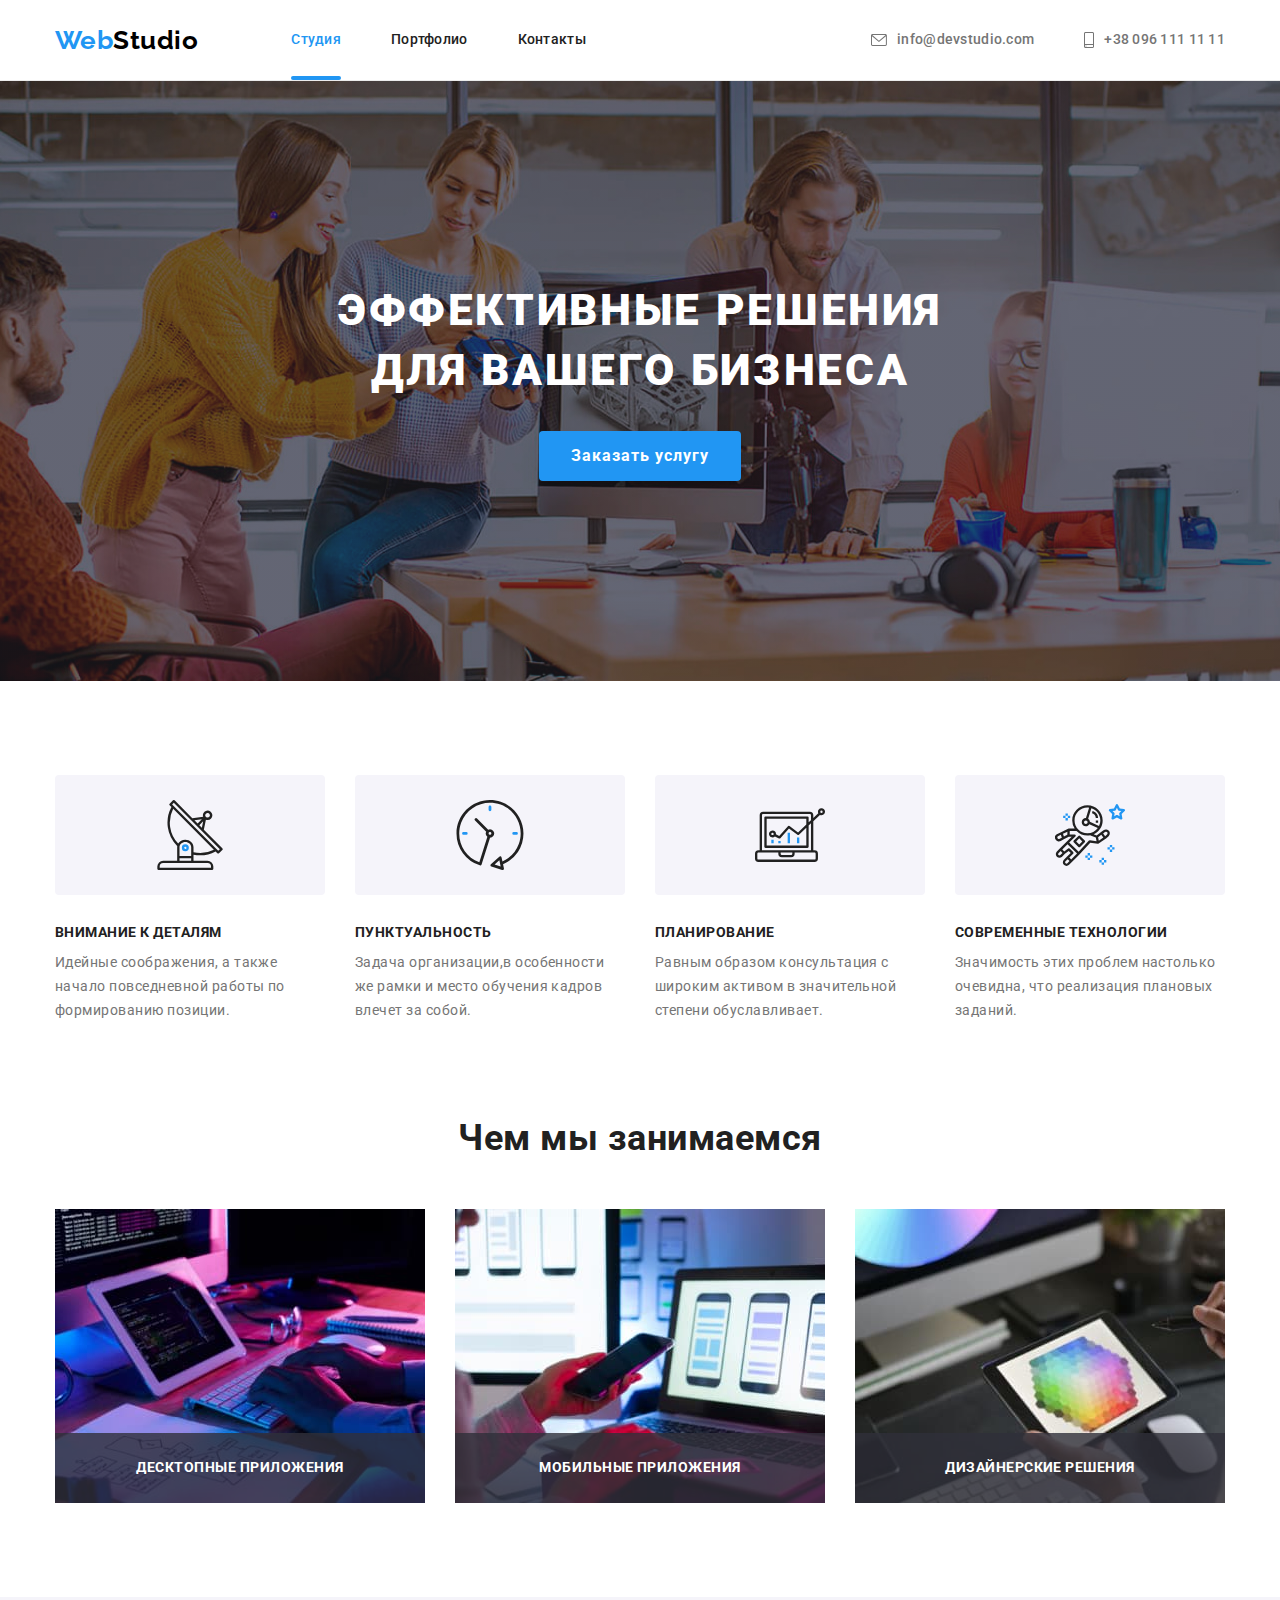
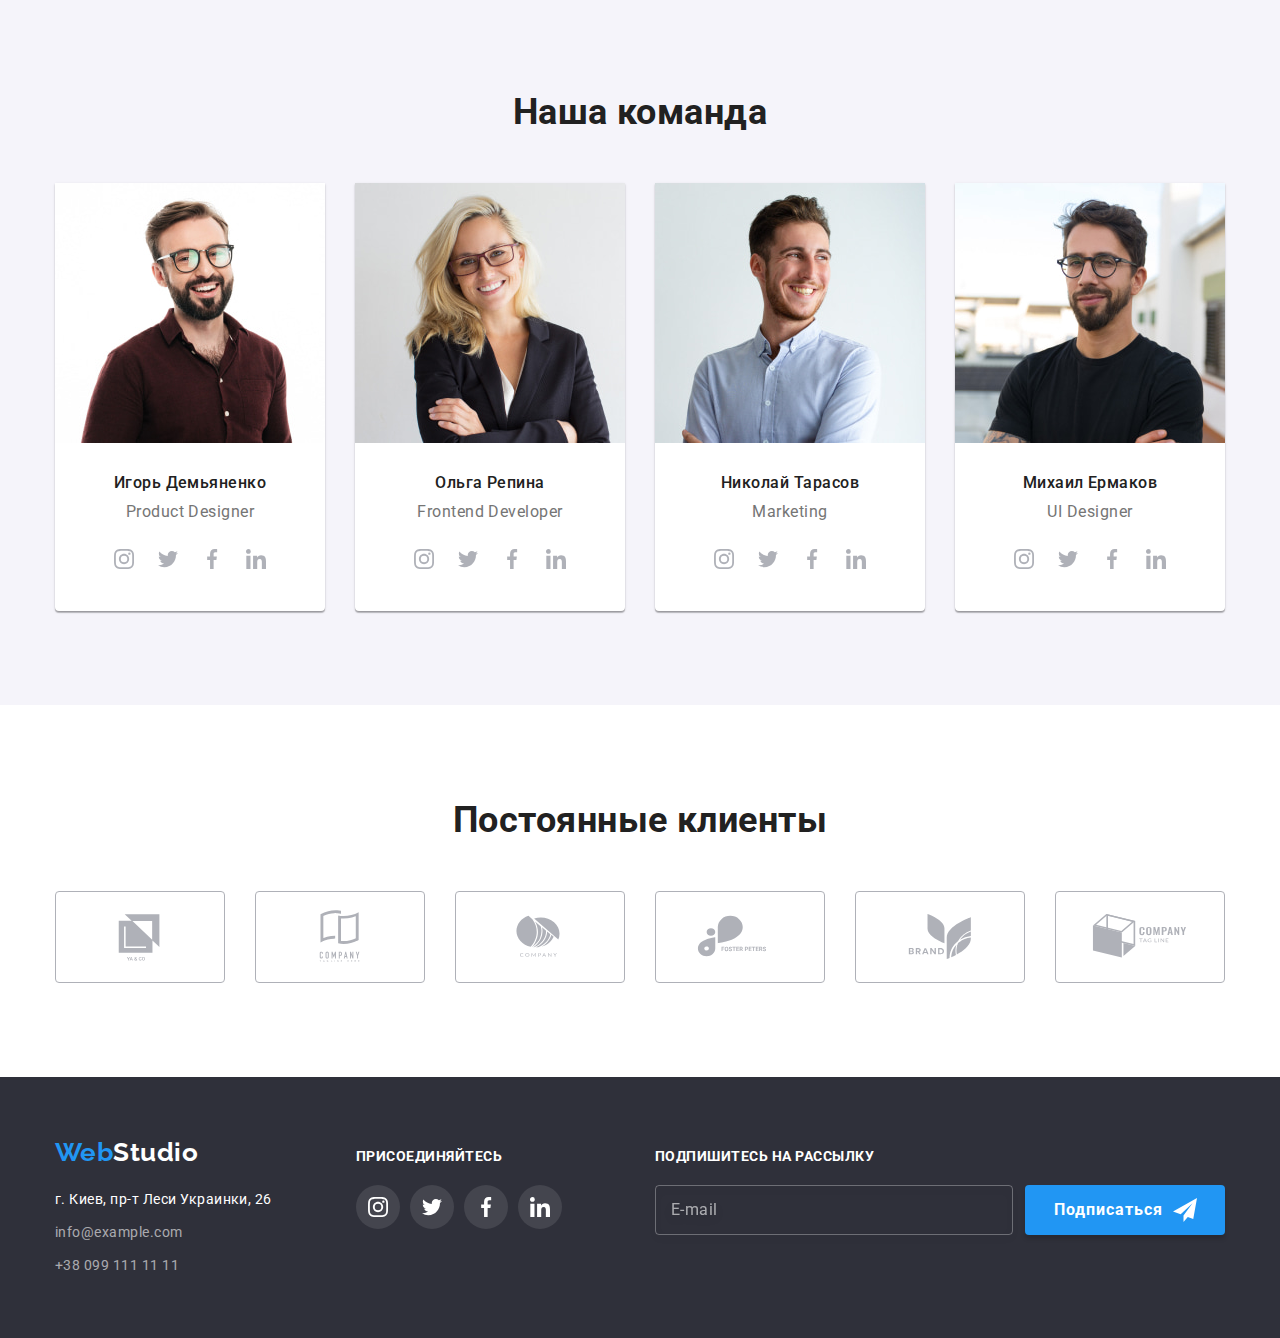
==== commit f7b2dcd1: "Додає адаптивну верстку" ====
--- a/index.html
+++ b/index.html
@@ -25,10 +25,15 @@
           ><span class="logo__accent">Web</span
           ><span class="logo__name">Studio</span></a>
 
-            <button type="button" class="menu-button" data-menu-button>
-              <svg class="menu-button__icons" width="40" height="40">
+            <button type="button" 
+            class="menu-button"
+            aria-expanded="false"
+            aria-controls="mobile-menu"
+             data-menu-button>
+              <svg class="menu-button__icons" width="40" height="40" aria-label="Открыть мобильное меню">
                 <use class="menu-button__icon-menu" href="./images/icons.svg#menu"></use>
-                </svg>
+                <use class="menu-button__icon-cross" href="./images/icons.svg#close-menu"></use>
+              </svg>
             </button>
 
         <ul class="site-nav">
@@ -50,12 +55,8 @@
         </li>
       </ul>
 
-      <div class="mobile-menu" data-menu>
-        <button type="button" class="menu-button" data-menu-button>
-          <svg class="menu-button__icons" width="40" height="40">
-            <use class="menu-button__icon-cross" href="./images/icons.svg#close-menu"></use>
-          </svg>
-        </button>
+      <div class="mobile-menu" id="mobile-menu" data-menu>
+
         <ul class="menu-pages">
           <li class="menu-pages__item"><a class="menu-pages__link menu-pages__link--current" href="./index.html">Студия</a></li>
           <li class="menu-pages__item"><a class="menu-pages__link" href="./portfolio.html">Портфолио</a></li>
@@ -159,6 +160,9 @@
         <ul class="works__list">
           <li class="works__item">
             <img class="works__images"
+            srcset="./images/computer-370.jpg 1x,
+            ./images/computer-740.jpg 2x
+            "
               src="./images/computer.jpg"
               alt="Работа с компьютером"
               width="370"
@@ -170,6 +174,9 @@
           </li>
           <li class="works__item">
             <img class="works__images"
+            srcset="./images/phone-370.jpg 1x,
+            ./images/phone-740.jpg 2x
+            "
               src="./images/phone.jpg"
               alt="Работа с телефоном"
               width="370"
@@ -181,6 +188,9 @@
           </li>
           <li class="works__item">
             <img class="works__images"
+            srcset="./images/mapcase-370.jpg 1x,
+            ./images/mapcase-740.jpg 2x
+            "
               src="./images/mapcase.jpg"
               alt="Работа с планшетом"
               width="370"
@@ -199,12 +209,13 @@
         <h2 class="team__title">Наша команда</h2>
         <ul class="team__members">
           <li class="team__item">
-            <img class="team__photo"
-              src="./images/ihor.jpg"
-              alt="фото Игоря Демьяненка"
-              width="270"
-              height="260"
-            />
+              <picture>
+                <source srcset="./images/team/ihor-mobile.jpg 1x, ./images/team/ihor-mobile@2x.jpg 2x" media="(max-width: 767px)" />
+                <source srcset="./images/team/ihor-tablet.jpg 1x, ./images/team/ihor-tablet@2x.jpg 2x" media="(min-width: 768px) and (max-width: 1199px)" />
+                <source srcset="./images/team/ihor-desktop.jpg 1x, ./images/team/ihor-desktop@2x.jpg 2x" media="(min-width: 1200px)" />
+                <img class="team__photo" src="./images/ihor.jpg" alt="фото Игоря Демьяненка">
+              </picture>
+           
             <div class="team__desc">
             <h3 class="team__name">Игорь Демьяненко</h3>
             <p class="team__text">Product Designer</p>
@@ -227,12 +238,16 @@
           </li>
 
           <li class="team__item">
-             <img class="team__photo"
-              src="./images/olga.jpg"
-              alt="фото Ольги Репиной"
-              width="270"
-              height="260"
-            />
+
+            <picture>
+              <source srcset="./images/team/olga-mobile.jpg 1x, ./images/team/olga-mobile@2x.jpg 2x" media="(max-width: 767px)" />
+              <source srcset="./images/team/olga-tablet.jpg 1x, ./images/team/olga-tablet@2x.jpg 2x"
+                media="(min-width: 768px) and (max-width: 1199px)" />
+              <source srcset="./images/team/olga-desktop.jpg 1x, ./images/team/olga-desktop@2x.jpg 2x"
+                media="(min-width: 1200px)" />
+              <img class="team__photo" src="./images/olga.jpg" alt="фото Ольги Репиной">
+            </picture>
+           
             <div class="team__desc">
             <h3 class="team__name">Ольга Репина</h3>
             <p class="team__text">Frontend Developer</p>
@@ -255,12 +270,15 @@
           </li>
 
           <li class="team__item">
-            <img class="team__photo"
-              src="./images/nikolay.jpg"
-              alt="фото Николая Тарасова"
-              width="270"
-              height="260"
-            />
+          <picture>
+            <source srcset="./images/team/nikolay-mobile.jpg 1x, ./images/team/nikolay-mobile@2x.jpg 2x" media="(max-width: 767px)" />
+            <source srcset="./images/team/nikolay-tablet.jpg 1x, ./images/team/nikolay-tablet@2x.jpg 2x"
+              media="(min-width: 768px) and (max-width: 1199px)" />
+            <source srcset="./images/team/nikolay-desktop.jpg 1x, ./images/team/nikolay-desktop@2x.jpg 2x"
+              media="(min-width: 1200px)" />
+            <img class="team__photo" src="./images/nikolay.jpg" alt="фото Николая Тарасова">
+          </picture>
+
             <div class="team__desc">
             <h3 class="team__name">Николай Тарасов</h3>
             <p class="team__text">Marketing</p>
@@ -283,12 +301,16 @@
           </li>
 
           <li class="team__item">
-            <img class="team__photo"
-              src="./images/michael.jpg"
-              alt="фото Михаила Ермакова"
-              width="270"
-              height="260"
-            />
+            <picture>
+              <source srcset="./images/team/michael-mobile.jpg 1x, ./images/team/michael-mobile@2x.jpg 2x"
+                media="(max-width: 767px)" />
+              <source srcset="./images/team/michael-tablet.jpg 1x, ./images/team/michael-tablet@2x.jpg 2x"
+                media="(min-width: 768px) and (max-width: 1199px)" />
+              <source srcset="./images/team/michael-desktop.jpg 1x, ./images/team/michael-desktop@2x.jpg 2x"
+                media="(min-width: 1200px)" />
+              <img class="team__photo" src="./images/michael.jpg" alt="фото Михаила Ермакова">
+            </picture>
+            
             <div class="team__desc">
             <h3 class="team__name">Михаил Ермаков</h3>
             <p class="team__text">UI Designer</p>
--- a/css/main.min.css
+++ b/css/main.min.css
@@ -1,2 +1,2 @@
-.site-nav,.contacts,.features__list,.works__list,.team__members,.team__socials,.clients__list,.footer-contacts__list,.footer-socials__list,.filter,.portfolio,.menu-pages,.menu-contacts,.menu-socials{padding:0;margin:0;list-style:none}.logo,.portfolio__link{text-decoration:none}.site-nav__link,.site-nav__link--current,.contacts__link{color:#212121;font-weight:500;font-size:14px;line-height:1.14;letter-spacing:0.02em;text-decoration:none}.hero__button,.form-footer__button,.form__button{display:inline-block;min-width:200px;border:0;padding:10px 32px;-webkit-box-shadow:0px 4px 4px rgba(0,0,0,0.15);box-shadow:0px 4px 4px rgba(0,0,0,0.15);border-radius:4px;color:#fff;font-family:Roboto,sans-serif;font-weight:700;font-size:16px;line-height:1.88;letter-spacing:0.06em;background-color:#2196f3;cursor:pointer;-webkit-transition:background-color 250ms cubic-bezier(0.4, 0, 0.2, 1);transition:background-color 250ms cubic-bezier(0.4, 0, 0.2, 1)}.form__input,.form__comment{padding:10px 11px 10px 41px;border:1px solid rgba(33,33,33,0.2);border-radius:4px;outline:none;-webkit-transition:border-color 250ms cubic-bezier(0.4, 0, 0.2, 1);transition:border-color 250ms cubic-bezier(0.4, 0, 0.2, 1)}.features__subtitle,.works__subtitle,.footer-socials__subtitle,.form-footer__subtitle{margin-bottom:10px;color:#212121;font-weight:700;font-size:14px;line-height:1.14;text-transform:uppercase}.works__title,.team__title,.clients__title{margin-bottom:50px;color:#212121;font-weight:700;font-size:36px;line-height:1.17;text-align:center}.form-footer__button,.form__button,.form__label-checkbox,.features__wrapper,.team__socials,.team__socials-link,.clients__link,.footer-socials__list,.footer-socials__link{display:-webkit-box;display:-ms-flexbox;display:flex;-webkit-box-align:center;-ms-flex-align:center;align-items:center;-webkit-box-pack:center;-ms-flex-pack:center;justify-content:center}.form-footer__input,.form-footer__input::-webkit-input-placeholder{font-size:16px;line-height:1.25;color:rgba(255,255,255,0.6);letter-spacing:0.03em}.form-footer__input,.form-footer__input:-ms-input-placeholder{font-size:16px;line-height:1.25;color:rgba(255,255,255,0.6);letter-spacing:0.03em}.form-footer__input,.form-footer__input::-ms-input-placeholder{font-size:16px;line-height:1.25;color:rgba(255,255,255,0.6);letter-spacing:0.03em}.form-footer__input,.form-footer__input::placeholder{font-size:16px;line-height:1.25;color:rgba(255,255,255,0.6);letter-spacing:0.03em}.menu-pages__link,.menu-pages__link--current,.menu-contacts__link-phone,.menu-contacts__link-mail,.menu-socials__link{font-weight:500;letter-spacing:0.02em;text-decoration:none}body{background-color:#fff;color:#757575;font-family:Roboto,sans-serif;letter-spacing:0.03em}h1,h2,h3,h4,h5,h6,p,ul{margin-top:0}.container{padding-left:15px;padding-right:15px;margin-left:auto;margin-right:auto}@media screen and (min-width: 480px){.container{width:480px}}@media screen and (min-width: 768px){.container{width:768px}}@media screen and (min-width: 1200px){.container{width:1200px}}@media screen and (max-width: 1199px){.section{padding-top:60px;padding-bottom:60px}}@media screen and (min-width: 1200px){.section{padding-top:94px;padding-bottom:94px}}.page-header{border-bottom:1px solid #ececec;position:relative}.header-nav{display:-webkit-box;display:-ms-flexbox;display:flex;-webkit-box-align:center;-ms-flex-align:center;align-items:center}@media screen and (max-width: 767px){.header-nav{-webkit-box-pack:justify;-ms-flex-pack:justify;justify-content:space-between}}@media screen and (min-width: 768px){.header__container{display:-webkit-box;display:-ms-flexbox;display:flex;-webkit-box-align:center;-ms-flex-align:center;align-items:center}}.logo__accent,.logo__name{color:#2196f3;font-family:Raleway,sans-serif;font-weight:700;font-size:24px;line-height:1.17;-webkit-transition:color 250ms cubic-bezier(0.4, 0, 0.2, 1);transition:color 250ms cubic-bezier(0.4, 0, 0.2, 1)}@media screen and (min-width: 1200px){.logo__accent,.logo__name{font-size:26px;line-height:1.19}}.logo__accent:hover,.logo__accent:focus{color:#000}.logo__name{color:#000}.logo__name:hover,.logo__name:focus{color:#2196f3}@media screen and (max-width: 767px){.logo{display:inline-block;padding-top:16px;padding-bottom:16px}}@media screen and (min-width: 768px){.logo{display:inline-block;padding-top:26px;padding-bottom:26px}}.logo--footer{display:inline-block;margin-bottom:20px;padding:0}.logo__name--footer{color:#fff}@media screen and (max-width: 767px){.site-nav{display:none}}@media screen and (min-width: 768px){.site-nav{display:-webkit-box;display:-ms-flexbox;display:flex;margin-left:88px}.site-nav__item:not(:last-child){margin-right:50px}}@media screen and (min-width: 1200px){.site-nav{display:-webkit-box;display:-ms-flexbox;display:flex;margin-left:93px}.site-nav__item:not(:last-child){margin-right:50px}}.site-nav__link,.site-nav__link--current{display:block;padding-top:32px;padding-bottom:32px;-webkit-transition:color 250ms cubic-bezier(0.4, 0, 0.2, 1);transition:color 250ms cubic-bezier(0.4, 0, 0.2, 1)}.site-nav__link:hover,.site-nav__link:focus{color:#2196f3}.site-nav__link--current{position:relative;color:#2196f3}.site-nav__link--current:hover,.site-nav__link--current:focus{color:#212121}@media screen and (min-width: 768px){.site-nav__link--current::after{content:'';position:absolute;left:0;bottom:0;width:100%;height:4px;background-color:#2196f3;border-radius:2px}}@media screen and (max-width: 767px){.contacts{display:none}}@media screen and (min-width: 1200px){.contacts{display:-webkit-box;display:-ms-flexbox;display:flex;margin-left:auto}}.contacts__item{margin-left:84px}@media screen and (min-width: 768px){.contacts__item:not(:last-child){margin-left:84px;margin-bottom:10px}}@media screen and (min-width: 1200px){.contacts__item:not(:last-child){margin-right:50px}}.contacts__link{color:#757575;-webkit-transition:color 250ms cubic-bezier(0.4, 0, 0.2, 1);transition:color 250ms cubic-bezier(0.4, 0, 0.2, 1)}.contacts__link:hover,.contacts__link:focus{color:#2196f3;fill:#2196f3}@media screen and (min-width: 768px){.contacts__link{display:-webkit-box;display:-ms-flexbox;display:flex;-webkit-box-align:center;-ms-flex-align:center;align-items:center;font-size:12px;line-height:1.17}}@media screen and (min-width: 1200px){.contacts__link{display:-webkit-box;display:-ms-flexbox;display:flex;-webkit-box-align:center;-ms-flex-align:center;align-items:center;padding-top:32px;padding-bottom:32px}}.contacts__icon{fill:currentColor}@media screen and (min-width: 768px){.contacts__icon{margin-right:8px}}@media screen and (min-width: 1200px){.contacts__icon{margin-right:10px}}.hero{max-width:1600px;height:600px;margin-left:auto;margin-right:auto;background-image:-webkit-gradient(linear, left top, right top, from(rgba(47,48,58,0.4)), to(rgba(47,48,58,0.4))),url("../images/hero.jpg");background-image:linear-gradient(to right, rgba(47,48,58,0.4), rgba(47,48,58,0.4)),url("../images/hero.jpg");background-repeat:no-repeat;background-position:center;background-size:cover;padding-top:200px;padding-bottom:200px;text-align:center;background-color:#c4c4c4}.hero__title{color:#fff;font-weight:900;text-align:center;letter-spacing:0.06em;text-transform:uppercase;margin-bottom:30px}@media screen and (min-width: 480px){.hero__title{font-size:26px;line-height:1.62}}@media screen and (min-width: 1200px){.hero__title{font-size:44px;line-height:1.36}}.hero__button:hover,.hero__button:focus{background-color:#188ce8}.form-footer__button{padding:10px 28px 10px 29px}.form-footer__button:hover,.form-footer__button:focus{background-color:#188ce8}@media screen and (max-width: 1199px){.form-footer__button{margin-right:auto;margin-left:auto}}.form-footer__icon{margin-left:10px}.form__button:hover,.form__button:focus{background-color:#188ce8}.form__button{padding:10px 55px 10px 56px;margin-right:auto;margin-left:auto}.modal__button{position:absolute;top:8px;right:8px;display:-webkit-box;display:-ms-flexbox;display:flex;background-color:#fff;padding:5px;border:1px solid rgba(0,0,0,0.1);border-radius:50%;cursor:pointer;fill:#000;-webkit-transition:fill 250ms cubic-bezier(0.4, 0, 0.2, 1);transition:fill 250ms cubic-bezier(0.4, 0, 0.2, 1)}.modal__button:hover,.modal__button:focus{fill:#2196f3}.menu-button{display:inline-block;margin:0;padding:0;border:none;background-color:transparent}@media screen and (min-width: 768px){.menu-button{display:none}}.menu-button.is-open .menu-button__icon-menu{display:none}.menu-button:hover,.menu-button:focus{fill:#2196f3}.menu-button{position:absolute;top:10px;right:15px}.backdrop{position:fixed;top:0;left:0;width:100%;height:100%;background-color:rgba(0,0,0,0.2);opacity:1;-webkit-transition:opacity 250ms cubic-bezier(0.4, 0, 0.2, 1);transition:opacity 250ms cubic-bezier(0.4, 0, 0.2, 1)}.backdrop.is-hidden{opacity:0;pointer-events:none;visibility:hidden;-webkit-transition:opacity 250ms cubic-bezier(0.4, 0, 0.2, 1);transition:opacity 250ms cubic-bezier(0.4, 0, 0.2, 1)}.backdrop.is-hidden .modal{-webkit-transform:translate(-50%, -50%) scale(0.5);transform:translate(-50%, -50%) scale(0.5)}.modal{position:absolute;top:50%;left:50%;padding:40px;background-color:#fff;-webkit-box-shadow:0px 1px 3px rgba(0,0,0,0.12),0px 1px 1px rgba(0,0,0,0.14),0px 2px 1px rgba(0,0,0,0.2);box-shadow:0px 1px 3px rgba(0,0,0,0.12),0px 1px 1px rgba(0,0,0,0.14),0px 2px 1px rgba(0,0,0,0.2);border-radius:4px;visibility:visible;-webkit-transform:translate(-50%, -50%) scale(1);transform:translate(-50%, -50%) scale(1);-webkit-transition:-webkit-transform 250ms cubic-bezier(0.4, 0, 0.2, 1);transition:-webkit-transform 250ms cubic-bezier(0.4, 0, 0.2, 1);transition:transform 250ms cubic-bezier(0.4, 0, 0.2, 1);transition:transform 250ms cubic-bezier(0.4, 0, 0.2, 1), -webkit-transform 250ms cubic-bezier(0.4, 0, 0.2, 1)}@media screen and (min-width: 480px){.modal{max-width:450px}}@media screen and (min-width: 1200px){.modal{min-width:528px;min-height:581px}}.modal__title{margin-bottom:12px;font-weight:700;font-size:20px;line-height:1.15;text-align:center;color:#212121}@media screen and (max-width: 1199px){.modal__title{line-height:1.5}}.form{width:448px;margin-left:auto;margin-right:auto}@media screen and (max-width: 1199px){.form{width:370px}}.form__input:focus{border-color:#2196f3}.form__input:focus ~ .form__icon{fill:#2196f3}.form__comment{resize:none;padding:12px 16px}.form__comment::-webkit-input-placeholder{font-size:12px;line-height:1.17;letter-spacing:0.01em;color:rgba(117,117,117,0.5)}.form__comment:-ms-input-placeholder{font-size:12px;line-height:1.17;letter-spacing:0.01em;color:rgba(117,117,117,0.5)}.form__comment::-ms-input-placeholder{font-size:12px;line-height:1.17;letter-spacing:0.01em;color:rgba(117,117,117,0.5)}.form__comment::placeholder{font-size:12px;line-height:1.17;letter-spacing:0.01em;color:rgba(117,117,117,0.5)}.form__comment:focus{border-color:#2196f3}@media screen and (max-width: 767px){.form__comment{font-size:14px;line-height:1.14}}.form__field{position:relative;display:-webkit-box;display:-ms-flexbox;display:flex;-webkit-box-orient:vertical;-webkit-box-direction:normal;-ms-flex-direction:column;flex-direction:column;margin-bottom:10px}.form__field:nth-child(4){margin-bottom:20px}.form__icon{position:absolute;top:50%;left:12px;fill:#212121;-webkit-transition:fill 250ms cubic-bezier(0.4, 0, 0.2, 1);transition:fill 250ms cubic-bezier(0.4, 0, 0.2, 1)}.form__label{margin-bottom:4px;font-size:12px;line-height:1.17;letter-spacing:0.01em}.form__link-contract{color:#2196f3}@media screen and (max-width: 1199px){.form__link-contract{margin-left:2px}}@media screen and (min-width: 1200px){.form__link-contract{margin-left:4px}}.form__input-checkbox{width:1px;height:1px;margin:-1px;border:0;padding:0;clip:rect(0 0 0 0);overflow:hidden}.form__checkbox-bgc{display:inline-block;width:16px;height:15px;margin-right:7px;border:2px solid #212121;border-radius:2px;-webkit-transition:background-color 250ms cubic-bezier(0.4, 0, 0.2, 1);transition:background-color 250ms cubic-bezier(0.4, 0, 0.2, 1)}.form__checkbox{margin-bottom:30px;font-size:14px;line-height:1.71}@media screen and (max-width: 1199px){.form__checkbox{font-size:12px;line-height:1.17}}.form__label-checkbox{position:relative;cursor:pointer}.form__icon-checkbox{position:absolute;visibility:hidden}@media screen and (max-width: 1199px){.form__icon-checkbox{top:0;left:-1px}}@media screen and (min-width: 1200px){.form__icon-checkbox{top:4px;left:10px}}.form__input-checkbox:checked+.form__checkbox-bgc{border-color:#2196f3;background-color:#2196f3;border-radius:2px}.form__input-checkbox:checked ~ .form__icon-checkbox{visibility:visible}@media screen and (min-width: 768px){.features__list{display:-webkit-box;display:-ms-flexbox;display:flex;-ms-flex-wrap:wrap;flex-wrap:wrap;margin-left:-30px;margin-bottom:-30px}}@media screen and (min-width: 1200px){.features__list{display:-webkit-box;display:-ms-flexbox;display:flex}}@media screen and (max-width: 767px){.features__item:not(:last-child){margin-bottom:30px}}@media screen and (min-width: 768px){.features__item{-ms-flex-preferred-size:calc((100% - 4 * 15px) / 2);flex-basis:calc((100% - 4 * 15px) / 2);margin-left:30px;margin-bottom:30px}}@media screen and (min-width: 1200px){.features__item:not(:last-child){margin-right:30px}}.features__wrapper{border-radius:4px;background-color:#f5f4fa;margin-bottom:30px}@media screen and (max-width: 767px){.features__wrapper{max-width:450px;height:120px}}@media screen and (min-width: 768px){.features__wrapper{width:354px;height:120px}}@media screen and (min-width: 1200px){.features__wrapper{min-width:270px;min-height:120px}}@media screen and (max-width: 767px){.features__subtitle{text-align:center}}.features__text{margin-top:0;margin-bottom:0;font-size:14px;line-height:1.71}.works{padding-top:0;padding-bottom:94px}@media screen and (max-width: 1199px){.works{display:none}}.works__list{display:-webkit-box;display:-ms-flexbox;display:flex}.works__item{position:relative}.works__item:not(:last-child){margin-right:30px}.works__images{display:block;width:100%}.works__description{display:inline-block;content:'';position:absolute;bottom:0;left:0;width:100%;min-height:70px;background-color:rgba(47,48,58,0.8)}.works__subtitle{position:absolute;bottom:27px;left:0;right:0;margin-bottom:0;color:#fff;text-align:center}.team{background-color:#f5f4fa}@media screen and (min-width: 480px){.team__title{font-size:28px;line-height:1.18;margin-bottom:30px}}@media screen and (min-width: 768px){.team__members{display:-webkit-box;display:-ms-flexbox;display:flex;-ms-flex-wrap:wrap;flex-wrap:wrap;margin-left:-30px;margin-bottom:-30px}}@media screen and (min-width: 1200px){.team__members{display:-webkit-box;display:-ms-flexbox;display:flex}}.team__item{-webkit-box-shadow:0px 1px 3px rgba(0,0,0,0.12),0px 1px 1px rgba(0,0,0,0.14),0px 2px 1px rgba(0,0,0,0.2);box-shadow:0px 1px 3px rgba(0,0,0,0.12),0px 1px 1px rgba(0,0,0,0.14),0px 2px 1px rgba(0,0,0,0.2);border-radius:0px 0px 4px 4px;background-color:#fff}@media screen and (max-width: 767px){.team__item:not(:last-child){margin-bottom:30px}}@media screen and (min-width: 768px){.team__item{-ms-flex-preferred-size:calc((100% - 4 * 15px) / 2);flex-basis:calc((100% - 4 * 15px) / 2);margin-left:30px;margin-bottom:30px}}.team__photo{display:block;width:100%;height:auto}.team__name{margin-bottom:10px;color:#212121;font-weight:500;font-size:16px;line-height:1.19;text-align:center}.team__text{font-size:16px;line-height:1.19;text-align:center}@media screen and (max-width: 1199px){.team__desc{padding-top:30px;padding-bottom:24px}}@media screen and (min-width: 1200px){.team__desc{padding-top:30px;padding-bottom:30px}}.team__socials-link{width:44px;height:44px;border-radius:50%;background-color:#fff;color:#afb1b8;-webkit-transition:color 250ms cubic-bezier(0.4, 0, 0.2, 1),background-color 250ms cubic-bezier(0.4, 0, 0.2, 1);transition:color 250ms cubic-bezier(0.4, 0, 0.2, 1),background-color 250ms cubic-bezier(0.4, 0, 0.2, 1)}.team__socials-link:hover,.team__socials-link:focus{color:#fff;background-color:#2196f3}.team__socials-icon{fill:currentColor}@media screen and (min-width: 480px){.clients__title{font-size:28px;line-height:1.18;margin-bottom:30px}}.clients__list{display:-webkit-box;display:-ms-flexbox;display:flex}@media screen and (min-width: 480px){.clients__list{margin-left:-30px;margin-bottom:-30px}}@media screen and (min-width: 768px){.clients__list{margin-left:-30px;margin-bottom:-30px}}@media screen and (max-width: 1199px){.clients__list{-ms-flex-wrap:wrap;flex-wrap:wrap}}@media screen and (min-width: 480px){.clients__item{-ms-flex-preferred-size:calc((100% - 4 * 15px) / 2);flex-basis:calc((100% - 4 * 15px) / 2);margin-left:30px;margin-bottom:30px}}@media screen and (min-width: 768px){.clients__item{-ms-flex-preferred-size:calc((100% - 6 * 15px) / 3);flex-basis:calc((100% - 6 * 15px) / 3);margin-left:30px;margin-bottom:30px}}.clients__link{border:1px solid #afb1b8;border-radius:4px;color:#afb1b8;-webkit-transition:color 250ms cubic-bezier(0.4, 0, 0.2, 1),border 250ms cubic-bezier(0.4, 0, 0.2, 1);transition:color 250ms cubic-bezier(0.4, 0, 0.2, 1),border 250ms cubic-bezier(0.4, 0, 0.2, 1)}.clients__link:hover,.clients__link:focus{color:#2196f3;border:1px solid #2196f3}@media screen and (min-width: 480px){.clients__link{width:210px;height:92px}}@media screen and (min-width: 768px){.clients__link{width:226px;height:92px}}.clients__logo{fill:currentColor}.footer{padding-top:60px;padding-bottom:60px;background-color:#2f303a}@media screen and (max-width: 1199px){.footer__container{text-align:center}}@media screen and (min-width: 768px){.footer__wrap{display:-webkit-box;display:-ms-flexbox;display:flex;-ms-flex-pack:distribute;justify-content:space-around;-webkit-box-align:baseline;-ms-flex-align:baseline;align-items:baseline}}.footer-contacts{color:#fff;font-style:normal;font-size:14px;line-height:1.71}@media screen and (max-width: 1199px){.footer-contacts{margin-bottom:60px}}@media screen and (min-width: 1200px){.footer-contacts{margin-right:70px;min-width:231px}}@media screen and (max-width: 1199px){.footer-contacts__address{margin-bottom:8px}}@media screen and (min-width: 1200px){.footer-contacts__address{margin-bottom:9px}}@media screen and (max-width: 1199px){.footer-contacts__item:not(:last-child){margin-bottom:8px}}@media screen and (min-width: 1200px){.footer-contacts__item:not(:last-child){margin-bottom:9px}}.footer-contacts__link{color:rgba(255,255,255,0.6);font-style:normal;font-size:14px;line-height:1.71;text-decoration:none;-webkit-transition:color 250ms cubic-bezier(0.4, 0, 0.2, 1);transition:color 250ms cubic-bezier(0.4, 0, 0.2, 1)}.footer-contacts__link:hover,.footer-contacts__link:focus{color:#2196f3}@media screen and (max-width: 767px){.footer-socials__list{margin-bottom:60px}}.footer-socials__item:not(:last-child){margin-right:10px}.footer-socials__link{width:44px;height:44px;border-radius:50%;background-color:rgba(255,255,255,0.1);color:#fff;-webkit-transition:background-color 250ms cubic-bezier(0.4, 0, 0.2, 1);transition:background-color 250ms cubic-bezier(0.4, 0, 0.2, 1)}.footer-socials__link:hover,.footer-socials__link:focus{background-color:#2196f3}.footer-socials__subtitle{color:#fff;margin-bottom:20px}.footer-socials__icon{fill:currentColor}@media screen and (min-width: 1200px){.form-footer__subscribe{display:-webkit-box;display:-ms-flexbox;display:flex;-webkit-box-pack:center;-ms-flex-pack:center;justify-content:center;-webkit-box-align:center;-ms-flex-align:center;align-items:center}}.form-footer__subtitle{color:#fff;margin-bottom:20px}.form-footer__input{padding:14px 15px;border:1px solid rgba(255,255,255,0.3);-webkit-filter:drop-shadow(0px 4px 4px rgba(0,0,0,0.15));filter:drop-shadow(0px 4px 4px rgba(0,0,0,0.15));border-radius:4px;background-color:transparent;outline:transparent;-webkit-transition:border-color 250ms cubic-bezier(0.4, 0, 0.2, 1);transition:border-color 250ms cubic-bezier(0.4, 0, 0.2, 1)}.form-footer__input:focus{border-color:#2196f3}@media screen and (max-width: 767px){.form-footer__input{width:100%;margin-bottom:20px}}@media screen and (min-width: 768px){.form-footer__input{width:450px;margin-bottom:20px}}.filter{display:-webkit-box;display:-ms-flexbox;display:flex;-ms-flex-wrap:wrap;flex-wrap:wrap}@media screen and (min-width: 768px){.filter{-webkit-box-pack:center;-ms-flex-pack:center;justify-content:center}}@media screen and (max-width: 767px){.filter__item{margin-bottom:15px}}@media screen and (max-width: 767px){.filter__item:nth-child(2n+3){margin-right:0px}.filter__item:nth-last-child(-n+2){margin-bottom:40px}}@media screen and (max-width: 767px) and (min-width: 1200px){.filter{-webkit-box-pack:center;-ms-flex-pack:center;justify-content:center;margin-bottom:50px}}.filter__item:not(:last-child){margin-right:8px}@media screen and (min-width: 768px){.filter__item{margin-bottom:30px}}.filter__button{display:inline-block;padding:6px 22px;min-width:73px;border:0;border-radius:4px;color:#212121;background-color:#f5f4fa;font-family:inherit;font-weight:500;font-size:16px;line-height:1.62;letter-spacing:0.03em;cursor:pointer;-webkit-transition:background-color 250ms cubic-bezier(0.4, 0, 0.2, 1),color 250ms cubic-bezier(0.4, 0, 0.2, 1),-webkit-box-shadow 250ms cubic-bezier(0.4, 0, 0.2, 1);transition:background-color 250ms cubic-bezier(0.4, 0, 0.2, 1),color 250ms cubic-bezier(0.4, 0, 0.2, 1),-webkit-box-shadow 250ms cubic-bezier(0.4, 0, 0.2, 1);transition:background-color 250ms cubic-bezier(0.4, 0, 0.2, 1),color 250ms cubic-bezier(0.4, 0, 0.2, 1),box-shadow 250ms cubic-bezier(0.4, 0, 0.2, 1);transition:background-color 250ms cubic-bezier(0.4, 0, 0.2, 1),color 250ms cubic-bezier(0.4, 0, 0.2, 1),box-shadow 250ms cubic-bezier(0.4, 0, 0.2, 1),-webkit-box-shadow 250ms cubic-bezier(0.4, 0, 0.2, 1)}.filter__button:hover,.filter__button:focus{color:#fff;background-color:#188ce8;-webkit-box-shadow:0px 3px 1px rgba(0,0,0,0.1),0px 1px 2px rgba(0,0,0,0.08),0px 2px 2px rgba(0,0,0,0.12);box-shadow:0px 3px 1px rgba(0,0,0,0.1),0px 1px 2px rgba(0,0,0,0.08),0px 2px 2px rgba(0,0,0,0.12)}.portfolio{display:-webkit-box;display:-ms-flexbox;display:flex;-ms-flex-wrap:wrap;flex-wrap:wrap}@media screen and (min-width: 768px){.portfolio{margin-left:-30px;margin-bottom:-30px}}@media screen and (max-width: 767px){.portfolio__item:not(:last-child){margin-bottom:30px}}@media screen and (min-width: 768px){.portfolio__item{display:-webkit-box;display:-ms-flexbox;display:flex;width:100%}}@media screen and (min-width: 768px){.portfolio__item{-ms-flex-preferred-size:calc((100% - 4 * 15px) / 2);flex-basis:calc((100% - 4 * 15px) / 2);margin-left:30px;margin-bottom:30px}}@media screen and (max-width: 767px){.portfolio__item{width:100%}}@media screen and (min-width: 1200px){.portfolio__item{width:370px;margin-right:30px}}.portfolio__link{display:block;-webkit-transition:-webkit-box-shadow 250ms cubic-bezier(0.4, 0, 0.2, 1);transition:-webkit-box-shadow 250ms cubic-bezier(0.4, 0, 0.2, 1);transition:box-shadow 250ms cubic-bezier(0.4, 0, 0.2, 1);transition:box-shadow 250ms cubic-bezier(0.4, 0, 0.2, 1), -webkit-box-shadow 250ms cubic-bezier(0.4, 0, 0.2, 1)}.portfolio__link:hover,.portfolio__link:focus{-webkit-box-shadow:0px 1px 1px rgba(0,0,0,0.12),0px 4px 4px rgba(0,0,0,0.06),1px 4px 6px rgba(0,0,0,0.16);box-shadow:0px 1px 1px rgba(0,0,0,0.12),0px 4px 4px rgba(0,0,0,0.06),1px 4px 6px rgba(0,0,0,0.16)}@media screen and (min-width: 768px){.portfolio__link{display:-webkit-box;display:-ms-flexbox;display:flex;-webkit-box-orient:vertical;-webkit-box-direction:normal;-ms-flex-direction:column;flex-direction:column;width:100%}}.portfolio__link:hover .portfolio__description,.portfolio__link:focus .portfolio__description{-webkit-transform:translateY(0);transform:translateY(0)}.portfolio__picture{display:block;width:100%}.portfolio__subtitle{margin-bottom:4px;color:#212121;font-weight:700;font-size:18px;line-height:2;letter-spacing:0.06em}.portfolio__type{margin-bottom:0;color:#757575;font-size:16px;line-height:1.87}.portfolio__part{border-left:1px solid #eee;border-right:1px solid #eee;border-bottom:1px solid #eee}@media screen and (min-width: 768px){.portfolio__part{padding:20px;-webkit-box-flex:1;-ms-flex:1 0 auto;flex:1 0 auto}}@media screen and (min-width: 1200px){.portfolio__part{padding:20px 24px}}.portfolio__thumb{position:relative;overflow:hidden}.portfolio__description{display:inline-block;content:'';position:absolute;top:0;left:0;width:100%;height:100%;background-color:rgba(33,150,243,0.9);-webkit-transform:translateY(100%);transform:translateY(100%);-webkit-transition:background-color 250ms cubic-bezier(0.4, 0, 0.2, 1),-webkit-transform 250ms cubic-bezier(0.4, 0, 0.2, 1);transition:background-color 250ms cubic-bezier(0.4, 0, 0.2, 1),-webkit-transform 250ms cubic-bezier(0.4, 0, 0.2, 1);transition:background-color 250ms cubic-bezier(0.4, 0, 0.2, 1),transform 250ms cubic-bezier(0.4, 0, 0.2, 1);transition:background-color 250ms cubic-bezier(0.4, 0, 0.2, 1),transform 250ms cubic-bezier(0.4, 0, 0.2, 1),-webkit-transform 250ms cubic-bezier(0.4, 0, 0.2, 1)}.portfolio__text{position:absolute;top:63px;left:24px;margin-bottom:0;font-size:18px;line-height:1.56;color:#fff;-webkit-transition:color 250ms cubic-bezier(0.4, 0, 0.2, 1);transition:color 250ms cubic-bezier(0.4, 0, 0.2, 1)}.mobile-menu{padding-top:48px;padding-bottom:48px;padding-left:20px}@media screen and (max-width: 767px){.mobile-menu{display:none;position:absolute;top:0px;left:0;width:100%;-webkit-box-shadow:0px 4px 8px rgba(0,0,0,0.04),0px 2px 4px rgba(0,0,0,0.08),0px 1px 3px rgba(0,0,0,0.16);box-shadow:0px 4px 8px rgba(0,0,0,0.04),0px 2px 4px rgba(0,0,0,0.08),0px 1px 3px rgba(0,0,0,0.16);background-color:#fff;z-index:999}.mobile-menu.is-open{display:block}}@media screen and (min-width: 768px){.mobile-menu{display:none}}.menu-pages__item:not(:last-child){margin-bottom:32px}.menu-pages__item:last-child{margin-bottom:302px}.menu-pages__link,.menu-pages__link--current{font-size:40px;line-height:1.18;color:#212121}.menu-pages__link:hover,.menu-pages__link:focus{color:#2196f3}.menu-pages__link--current{color:#2196f3}.menu-pages__link--current:hover,.menu-pages__link--current:focus{color:#212121}.menu-contacts__item:not(:last-child){margin-bottom:32px}.menu-contacts__item:last-child{margin-bottom:64px}.menu-contacts__link-phone{font-size:34px;line-height:1.18;color:#2196f3}.menu-contacts__link-mail{font-size:24px;line-height:1.17;color:#757575}.menu-socials{display:-webkit-inline-box;display:-ms-inline-flexbox;display:inline-flex}.menu-socials__link{font-size:18px;line-height:1.22;color:#2196f3}.menu-socials__item{display:-webkit-inline-box;display:-ms-inline-flexbox;display:inline-flex}.menu-socials__item:not(:last-child){margin-right:10px}.menu-socials__item:not(:last-child)::after{content:'';display:block;width:1px;height:22px;background-color:rgba(33,33,33,0.2);margin-left:10px}
+.site-nav,.contacts,.features__list,.works__list,.team__members,.team__socials,.clients__list,.footer-contacts__list,.footer-socials__list,.filter,.portfolio,.menu-pages,.menu-contacts,.menu-socials{padding:0;margin:0;list-style:none}.logo,.portfolio__link{text-decoration:none}.site-nav__link,.site-nav__link--current,.contacts__link{color:#212121;font-weight:500;font-size:14px;line-height:1.14;letter-spacing:0.02em;text-decoration:none}.hero__button,.form-footer__button,.form__button{display:inline-block;min-width:200px;border:0;padding:10px 32px;-webkit-box-shadow:0px 4px 4px rgba(0,0,0,0.15);box-shadow:0px 4px 4px rgba(0,0,0,0.15);border-radius:4px;color:#fff;font-family:Roboto,sans-serif;font-weight:700;font-size:16px;line-height:1.88;letter-spacing:0.06em;background-color:#2196f3;cursor:pointer;-webkit-transition:background-color 250ms cubic-bezier(0.4, 0, 0.2, 1);transition:background-color 250ms cubic-bezier(0.4, 0, 0.2, 1)}.form__input,.form__comment{padding:10px 11px 10px 41px;border:1px solid rgba(33,33,33,0.2);border-radius:4px;outline:none;-webkit-transition:border-color 250ms cubic-bezier(0.4, 0, 0.2, 1);transition:border-color 250ms cubic-bezier(0.4, 0, 0.2, 1)}.features__subtitle,.works__subtitle,.footer-socials__subtitle,.form-footer__subtitle{margin-bottom:10px;color:#212121;font-weight:700;font-size:14px;line-height:1.14;text-transform:uppercase}.works__title,.team__title,.clients__title{margin-bottom:50px;color:#212121;font-weight:700;font-size:36px;line-height:1.17;text-align:center}.form-footer__button,.form__button,.form__label-checkbox,.features__wrapper,.team__socials,.team__socials-link,.clients__link,.footer-socials__list,.footer-socials__link{display:-webkit-box;display:-ms-flexbox;display:flex;-webkit-box-align:center;-ms-flex-align:center;align-items:center;-webkit-box-pack:center;-ms-flex-pack:center;justify-content:center}.form-footer__input,.form-footer__input::-webkit-input-placeholder{font-size:16px;line-height:1.25;color:rgba(255,255,255,0.6);letter-spacing:0.03em}.form-footer__input,.form-footer__input:-ms-input-placeholder{font-size:16px;line-height:1.25;color:rgba(255,255,255,0.6);letter-spacing:0.03em}.form-footer__input,.form-footer__input::-ms-input-placeholder{font-size:16px;line-height:1.25;color:rgba(255,255,255,0.6);letter-spacing:0.03em}.form-footer__input,.form-footer__input::placeholder{font-size:16px;line-height:1.25;color:rgba(255,255,255,0.6);letter-spacing:0.03em}.menu-pages__link,.menu-pages__link--current,.menu-contacts__link-phone,.menu-contacts__link-mail,.menu-socials__link{font-weight:500;letter-spacing:0.02em;text-decoration:none}body{background-color:#fff;color:#757575;font-family:Roboto,sans-serif;letter-spacing:0.03em}h1,h2,h3,h4,h5,h6,p,ul{margin-top:0}.container{padding-left:15px;padding-right:15px;margin-left:auto;margin-right:auto}@media screen and (min-width: 480px){.container{width:480px}}@media screen and (min-width: 768px){.container{width:768px}}@media screen and (min-width: 1200px){.container{width:1200px}}@media screen and (max-width: 1199px){.section{padding-top:60px;padding-bottom:60px}}@media screen and (min-width: 1200px){.section{padding-top:94px;padding-bottom:94px}}.page-header{border-bottom:1px solid #ececec}.header-nav{display:-webkit-box;display:-ms-flexbox;display:flex;-webkit-box-align:center;-ms-flex-align:center;align-items:center}@media screen and (max-width: 767px){.header-nav{-webkit-box-pack:justify;-ms-flex-pack:justify;justify-content:space-between}}.header__container{position:relative}@media screen and (min-width: 768px){.header__container{display:-webkit-box;display:-ms-flexbox;display:flex;-webkit-box-align:center;-ms-flex-align:center;align-items:center}}.logo__accent,.logo__name{color:#2196f3;font-family:Raleway,sans-serif;font-weight:700;font-size:24px;line-height:1.17;-webkit-transition:color 250ms cubic-bezier(0.4, 0, 0.2, 1);transition:color 250ms cubic-bezier(0.4, 0, 0.2, 1)}@media screen and (min-width: 1200px){.logo__accent,.logo__name{font-size:26px;line-height:1.19}}.logo__accent:hover,.logo__accent:focus{color:#000}.logo__name{color:#000}.logo__name:hover,.logo__name:focus{color:#2196f3}@media screen and (max-width: 767px){.logo{display:inline-block;padding-top:16px;padding-bottom:16px}}@media screen and (min-width: 768px) and (max-width: 1199px){.logo{display:inline-block;padding-top:26px;padding-bottom:26px}}.logo--footer{display:inline-block;margin-bottom:20px;padding:0}.logo__name--footer{color:#fff}@media screen and (max-width: 767px){.site-nav{display:none}}@media screen and (min-width: 768px){.site-nav{display:-webkit-box;display:-ms-flexbox;display:flex;margin-left:88px}.site-nav__item:not(:last-child){margin-right:50px}}@media screen and (min-width: 1200px){.site-nav{display:-webkit-box;display:-ms-flexbox;display:flex;margin-left:93px}.site-nav__item:not(:last-child){margin-right:50px}}.site-nav__link,.site-nav__link--current{display:block;padding-top:32px;padding-bottom:32px;-webkit-transition:color 250ms cubic-bezier(0.4, 0, 0.2, 1);transition:color 250ms cubic-bezier(0.4, 0, 0.2, 1)}.site-nav__link:hover,.site-nav__link:focus{color:#2196f3}.site-nav__link--current{position:relative;color:#2196f3}.site-nav__link--current:hover,.site-nav__link--current:focus{color:#212121}@media screen and (min-width: 768px){.site-nav__link--current::after{content:'';position:absolute;left:0;bottom:0;width:100%;height:4px;background-color:#2196f3;border-radius:2px}}@media screen and (max-width: 767px){.contacts{display:none}}@media screen and (min-width: 1200px){.contacts{display:-webkit-box;display:-ms-flexbox;display:flex;margin-left:auto}}@media screen and (min-width: 768px) and (max-width: 1199px){.contacts__item{margin-left:84px}}@media screen and (min-width: 768px) and (max-width: 1199px){.contacts__item:not(:last-child){margin-bottom:10px}}@media screen and (min-width: 1200px){.contacts__item:not(:last-child){margin-right:50px}}.contacts__link{color:#757575;-webkit-transition:color 250ms cubic-bezier(0.4, 0, 0.2, 1);transition:color 250ms cubic-bezier(0.4, 0, 0.2, 1)}.contacts__link:hover,.contacts__link:focus{color:#2196f3;fill:#2196f3}@media screen and (min-width: 768px){.contacts__link{display:-webkit-box;display:-ms-flexbox;display:flex;-webkit-box-align:center;-ms-flex-align:center;align-items:center;font-size:12px;line-height:1.17}}@media screen and (min-width: 1200px){.contacts__link{display:-webkit-box;display:-ms-flexbox;display:flex;-webkit-box-align:center;-ms-flex-align:center;align-items:center;padding-top:32px;padding-bottom:32px;font-size:14px;line-height:1.14}}.contacts__icon{fill:currentColor}@media screen and (min-width: 768px){.contacts__icon{margin-right:8px}}@media screen and (min-width: 1200px){.contacts__icon{margin-right:10px}}.hero{max-width:1600px;margin-left:auto;margin-right:auto;background-repeat:no-repeat;background-position:center;background-size:cover;padding-top:118px;padding-bottom:118px;text-align:center;background-color:#c4c4c4}@media screen and (max-width: 480px){.hero{background-image:-webkit-gradient(linear, left top, right top, from(rgba(47,48,58,0.4)), to(rgba(47,48,58,0.4))),url("../images/background/hero-mobile.jpg");background-image:linear-gradient(to right, rgba(47,48,58,0.4), rgba(47,48,58,0.4)),url("../images/background/hero-mobile.jpg")}}@media screen and (max-width: 480px) and (min-device-pixel-ratio: 2), screen and (max-width: 480px) and (-webkit-min-device-pixel-ratio: 2), screen and (max-width: 480px) and (min-resolution: 192dpi), screen and (max-width: 480px) and (min-resolution: 2dppx){.hero{background-image:-webkit-gradient(linear, left top, right top, from(rgba(47,48,58,0.4)), to(rgba(47,48,58,0.4))),url("../images/background/hero-mobile@2x.jpg");background-image:linear-gradient(to right, rgba(47,48,58,0.4), rgba(47,48,58,0.4)),url("../images/background/hero-mobile@2x.jpg")}}@media screen and (min-width: 481px) and (max-width: 768px){.hero{background-image:-webkit-gradient(linear, left top, right top, from(rgba(47,48,58,0.4)), to(rgba(47,48,58,0.4))),url("../images/background/hero-tablet.jpg");background-image:linear-gradient(to right, rgba(47,48,58,0.4), rgba(47,48,58,0.4)),url("../images/background/hero-tablet.jpg")}}@media screen and (min-width: 481px) and (max-width: 768px) and (min-device-pixel-ratio: 2), screen and (min-width: 481px) and (max-width: 768px) and (-webkit-min-device-pixel-ratio: 2), screen and (min-width: 481px) and (max-width: 768px) and (min-resolution: 192dpi), screen and (min-width: 481px) and (max-width: 768px) and (min-resolution: 2dppx){.hero{background-image:-webkit-gradient(linear, left top, right top, from(rgba(47,48,58,0.4)), to(rgba(47,48,58,0.4))),url("../images/background/hero-tablet@2x.jpg");background-image:linear-gradient(to right, rgba(47,48,58,0.4), rgba(47,48,58,0.4)),url("../images/background/hero-tablet@2x.jpg")}}@media screen and (min-width: 769px){.hero{background-image:-webkit-gradient(linear, left top, right top, from(rgba(47,48,58,0.4)), to(rgba(47,48,58,0.4))),url("../images/background/hero-desktop.jpg");background-image:linear-gradient(to right, rgba(47,48,58,0.4), rgba(47,48,58,0.4)),url("../images/background/hero-desktop.jpg");padding-top:200px;padding-bottom:200px}}@media screen and (min-width: 769px) and (min-device-pixel-ratio: 2), screen and (min-width: 769px) and (-webkit-min-device-pixel-ratio: 2), screen and (min-width: 769px) and (min-resolution: 192dpi), screen and (min-width: 769px) and (min-resolution: 2dppx){.hero{background-image:-webkit-gradient(linear, left top, right top, from(rgba(47,48,58,0.4)), to(rgba(47,48,58,0.4))),url("../images/background/hero-desktop@2x.jpg");background-image:linear-gradient(to right, rgba(47,48,58,0.4), rgba(47,48,58,0.4)),url("../images/background/hero-desktop@2x.jpg")}}.hero__title{color:#fff;font-weight:900;text-align:center;letter-spacing:0.06em;text-transform:uppercase;margin-bottom:30px}@media screen and (max-width: 768px){.hero__title{font-size:26px;line-height:1.62}}@media screen and (min-width: 769px){.hero__title{font-size:44px;line-height:1.36}}.hero__button:hover,.hero__button:focus{background-color:#188ce8}.form-footer__button{padding:10px 28px 10px 29px}.form-footer__button:hover,.form-footer__button:focus{background-color:#188ce8}@media screen and (max-width: 1199px){.form-footer__button{margin-right:auto;margin-left:auto}}.form-footer__icon{margin-left:10px}.form__button:hover,.form__button:focus{background-color:#188ce8}.form__button{padding:10px 55px 10px 56px;margin-right:auto;margin-left:auto}.modal__button{position:absolute;top:8px;right:8px;display:-webkit-box;display:-ms-flexbox;display:flex;background-color:#fff;padding:5px;border:1px solid rgba(0,0,0,0.1);border-radius:50%;cursor:pointer;fill:#000;-webkit-transition:fill 250ms cubic-bezier(0.4, 0, 0.2, 1);transition:fill 250ms cubic-bezier(0.4, 0, 0.2, 1)}.modal__button:hover,.modal__button:focus{fill:#2196f3}.menu-button{display:inline-block;margin:0;padding:0;border:none;background-color:transparent;z-index:99}@media screen and (min-width: 768px){.menu-button{display:none}}.menu-button.is-open .menu-button__icon-cross{display:block}.menu-button.is-open .menu-button__icon-menu{display:none}.menu-button__icon-cross{display:none}.menu-button:hover,.menu-button:focus{fill:#2196f3}.menu-button{position:absolute;top:10px;right:15px}.backdrop{position:fixed;top:0;left:0;width:100%;height:100%;padding-top:93px;background-color:rgba(0,0,0,0.2);opacity:1;overflow-y:scroll;z-index:100;-webkit-transition:opacity 250ms cubic-bezier(0.4, 0, 0.2, 1);transition:opacity 250ms cubic-bezier(0.4, 0, 0.2, 1)}.backdrop.is-hidden{opacity:0;pointer-events:none;visibility:hidden;-webkit-transition:opacity 250ms cubic-bezier(0.4, 0, 0.2, 1);transition:opacity 250ms cubic-bezier(0.4, 0, 0.2, 1)}.backdrop.is-hidden .modal{-webkit-transform:translate(-50%, -50%) scale(0.5);transform:translate(-50%, -50%) scale(0.5)}.modal{padding:40px;background-color:#fff;-webkit-box-shadow:0px 1px 3px rgba(0,0,0,0.12),0px 1px 1px rgba(0,0,0,0.14),0px 2px 1px rgba(0,0,0,0.2);box-shadow:0px 1px 3px rgba(0,0,0,0.12),0px 1px 1px rgba(0,0,0,0.14),0px 2px 1px rgba(0,0,0,0.2);border-radius:4px;position:relative}@media screen and (max-width: 479px){.modal{max-width:100%;padding:40px 10px}}@media screen and (min-width: 480px){.modal{width:450px;top:50%;left:50%;visibility:visible;-webkit-transform:translate(-50%, -50%) scale(1);transform:translate(-50%, -50%) scale(1);-webkit-transition:-webkit-transform 250ms cubic-bezier(0.4, 0, 0.2, 1);transition:-webkit-transform 250ms cubic-bezier(0.4, 0, 0.2, 1);transition:transform 250ms cubic-bezier(0.4, 0, 0.2, 1);transition:transform 250ms cubic-bezier(0.4, 0, 0.2, 1), -webkit-transform 250ms cubic-bezier(0.4, 0, 0.2, 1)}}@media screen and (min-width: 1200px){.modal{min-width:528px;min-height:581px}}.modal__title{margin-bottom:12px;font-weight:700;font-size:20px;line-height:1.15;text-align:center;color:#212121}@media screen and (max-width: 1199px){.modal__title{line-height:1.5}}.form{width:448px;margin-left:auto;margin-right:auto}@media screen and (max-width: 479px){.form{width:100%}}@media screen and (min-width: 480px) and (max-width: 1199px){.form{width:370px}}.form__input:focus{border-color:#2196f3}.form__input:focus ~ .form__icon{fill:#2196f3}.form__comment{resize:none;padding:12px 16px}.form__comment::-webkit-input-placeholder{font-size:12px;line-height:1.17;letter-spacing:0.01em;color:rgba(117,117,117,0.5)}.form__comment:-ms-input-placeholder{font-size:12px;line-height:1.17;letter-spacing:0.01em;color:rgba(117,117,117,0.5)}.form__comment::-ms-input-placeholder{font-size:12px;line-height:1.17;letter-spacing:0.01em;color:rgba(117,117,117,0.5)}.form__comment::placeholder{font-size:12px;line-height:1.17;letter-spacing:0.01em;color:rgba(117,117,117,0.5)}.form__comment:focus{border-color:#2196f3}@media screen and (max-width: 767px){.form__comment{font-size:14px;line-height:1.14}}.form__field{position:relative;display:-webkit-box;display:-ms-flexbox;display:flex;-webkit-box-orient:vertical;-webkit-box-direction:normal;-ms-flex-direction:column;flex-direction:column;margin-bottom:10px}.form__field:nth-child(4){margin-bottom:20px}.form__icon{position:absolute;top:50%;left:12px;fill:#212121;-webkit-transition:fill 250ms cubic-bezier(0.4, 0, 0.2, 1);transition:fill 250ms cubic-bezier(0.4, 0, 0.2, 1)}.form__label{margin-bottom:4px;font-size:12px;line-height:1.17;letter-spacing:0.01em}.form__link-contract{color:#2196f3}@media screen and (max-width: 1199px){.form__link-contract{margin-left:2px}}@media screen and (min-width: 1200px){.form__link-contract{margin-left:4px}}.form__input-checkbox{width:1px;height:1px;margin:-1px;border:0;padding:0;clip:rect(0 0 0 0);overflow:hidden}.form__checkbox-bgc{display:inline-block;width:16px;height:15px;margin-right:7px;border:2px solid #212121;border-radius:2px;-webkit-transition:background-color 250ms cubic-bezier(0.4, 0, 0.2, 1);transition:background-color 250ms cubic-bezier(0.4, 0, 0.2, 1)}.form__checkbox{margin-bottom:30px;font-size:14px;line-height:1.71}@media screen and (max-width: 479px){.form__checkbox{font-size:9px;line-height:1.17;text-align:center}}@media screen and (min-width: 480px) and (max-width: 1199px){.form__checkbox{font-size:12px;line-height:1.17}}.form__label-checkbox{position:relative;cursor:pointer}@media screen and (max-width: 479px){.form__label-checkbox{display:-webkit-inline-box;display:-ms-inline-flexbox;display:inline-flex}}.form__icon-checkbox{position:absolute;visibility:hidden}@media screen and (max-width: 1199px){.form__icon-checkbox{top:0;left:-1px}}@media screen and (min-width: 1200px){.form__icon-checkbox{top:4px;left:10px}}.form__input-checkbox:checked+.form__checkbox-bgc{border-color:#2196f3;background-color:#2196f3;border-radius:2px}.form__input-checkbox:checked ~ .form__icon-checkbox{visibility:visible}@media screen and (min-width: 768px) and (max-width: 1199px){.features__list{display:-webkit-box;display:-ms-flexbox;display:flex;-ms-flex-wrap:wrap;flex-wrap:wrap;margin-left:-30px;margin-bottom:-30px}}@media screen and (min-width: 1200px){.features__list{display:-webkit-box;display:-ms-flexbox;display:flex;-ms-flex-wrap:nowrap;flex-wrap:nowrap}}@media screen and (max-width: 767px){.features__item:not(:last-child){margin-bottom:30px}}@media screen and (min-width: 768px) and (max-width: 1199px){.features__item{-ms-flex-preferred-size:calc((100% - 4 * 15px) / 2);flex-basis:calc((100% - 4 * 15px) / 2);margin-left:30px;margin-bottom:30px}}@media screen and (min-width: 1200px){.features__item:not(:last-child){margin-right:30px}}.features__wrapper{border-radius:4px;background-color:#f5f4fa;margin-bottom:30px}@media screen and (max-width: 767px){.features__wrapper{max-width:450px;height:120px}}@media screen and (min-width: 768px){.features__wrapper{width:354px;height:120px}}@media screen and (min-width: 1200px){.features__wrapper{width:270px;height:120px}}@media screen and (max-width: 767px){.features__subtitle{text-align:center}}.features__text{margin-top:0;margin-bottom:0;font-size:14px;line-height:1.71}.works{padding-top:0;padding-bottom:94px}@media screen and (max-width: 1199px){.works{display:none}}.works__list{display:-webkit-box;display:-ms-flexbox;display:flex}.works__item{position:relative}.works__item:not(:last-child){margin-right:30px}.works__images{display:block;max-width:100%;height:auto}.works__description{display:inline-block;content:'';position:absolute;bottom:0;left:0;width:100%;min-height:70px;background-color:rgba(47,48,58,0.8)}.works__subtitle{position:absolute;bottom:27px;left:0;right:0;margin-bottom:0;color:#fff;text-align:center}.team{background-color:#f5f4fa}@media screen and (max-width: 1199px){.team__title{font-size:28px;line-height:1.18;margin-bottom:30px}}@media screen and (min-width: 768px) and (max-width: 1199px){.team__members{display:-webkit-box;display:-ms-flexbox;display:flex;-ms-flex-wrap:wrap;flex-wrap:wrap;margin-left:-30px;margin-bottom:-30px}}@media screen and (min-width: 1200px){.team__members{display:-webkit-box;display:-ms-flexbox;display:flex}}.team__item{-webkit-box-shadow:0px 1px 3px rgba(0,0,0,0.12),0px 1px 1px rgba(0,0,0,0.14),0px 2px 1px rgba(0,0,0,0.2);box-shadow:0px 1px 3px rgba(0,0,0,0.12),0px 1px 1px rgba(0,0,0,0.14),0px 2px 1px rgba(0,0,0,0.2);border-radius:0px 0px 4px 4px;background-color:#fff}@media screen and (max-width: 767px){.team__item:not(:last-child){margin-bottom:30px}}@media screen and (min-width: 768px) and (max-width: 1199px){.team__item{-ms-flex-preferred-size:calc((100% - 4 * 15px) / 2);flex-basis:calc((100% - 4 * 15px) / 2);margin-left:30px;margin-bottom:30px}}@media screen and (min-width: 1200px){.team__item:not(:last-child){margin-right:30px}}.team__photo{display:block;max-width:100%;height:auto}.team__name{margin-bottom:10px;color:#212121;font-weight:500;font-size:16px;line-height:1.19;text-align:center}.team__text{font-size:16px;line-height:1.19;text-align:center}@media screen and (max-width: 1199px){.team__desc{padding-top:30px;padding-bottom:24px}}@media screen and (min-width: 1200px){.team__desc{padding-top:30px;padding-bottom:30px}}.team__socials-link{width:44px;height:44px;border-radius:50%;background-color:#fff;color:#afb1b8;-webkit-transition:color 250ms cubic-bezier(0.4, 0, 0.2, 1),background-color 250ms cubic-bezier(0.4, 0, 0.2, 1);transition:color 250ms cubic-bezier(0.4, 0, 0.2, 1),background-color 250ms cubic-bezier(0.4, 0, 0.2, 1)}.team__socials-link:hover,.team__socials-link:focus{color:#fff;background-color:#2196f3}.team__socials-icon{fill:currentColor}@media screen and (max-width: 1199px){.clients__title{font-size:28px;line-height:1.18;margin-bottom:30px}}.clients__list{display:-webkit-box;display:-ms-flexbox;display:flex;-ms-flex-wrap:wrap;flex-wrap:wrap}@media screen and (max-width: 1199px){.clients__list{margin-left:-30px;margin-bottom:-30px}}@media screen and (max-width: 767px){.clients__item{-ms-flex-preferred-size:calc((100% - 4 * 15px) / 2);flex-basis:calc((100% - 4 * 15px) / 2);margin-left:30px;margin-bottom:30px}}@media screen and (min-width: 768px) and (max-width: 1199px){.clients__item{-ms-flex-preferred-size:calc((100% - 6 * 15px) / 3);flex-basis:calc((100% - 6 * 15px) / 3);margin-left:30px;margin-bottom:30px}}@media screen and (min-width: 1200px){.clients__item:not(:last-child){margin-right:30px}}.clients__link{border:1px solid #afb1b8;border-radius:4px;color:#afb1b8;-webkit-transition:color 250ms cubic-bezier(0.4, 0, 0.2, 1),border 250ms cubic-bezier(0.4, 0, 0.2, 1);transition:color 250ms cubic-bezier(0.4, 0, 0.2, 1),border 250ms cubic-bezier(0.4, 0, 0.2, 1)}.clients__link:hover,.clients__link:focus{color:#2196f3;border:1px solid #2196f3}@media screen and (min-width: 480px){.clients__link{width:210px;height:92px}}@media screen and (min-width: 768px){.clients__link{width:226px;height:92px}}@media screen and (min-width: 1200px){.clients__link{width:170px;height:92px}}.clients__logo{fill:currentColor}.footer{padding-top:60px;padding-bottom:60px;background-color:#2f303a}@media screen and (max-width: 1199px){.footer__container{text-align:center}}@media screen and (min-width: 1200px){.footer__container{display:-webkit-box;display:-ms-flexbox;display:flex;-webkit-box-align:baseline;-ms-flex-align:baseline;align-items:baseline}}@media screen and (min-width: 768px){.footer__wrap{display:-webkit-box;display:-ms-flexbox;display:flex;-ms-flex-pack:distribute;justify-content:space-around;-webkit-box-align:baseline;-ms-flex-align:baseline;align-items:baseline}}.footer-contacts{color:#fff;font-style:normal;font-size:14px;line-height:1.71}@media screen and (max-width: 1199px){.footer-contacts{margin-bottom:60px}}@media screen and (min-width: 1200px){.footer-contacts{margin-right:70px;min-width:231px}}@media screen and (max-width: 1199px){.footer-contacts__address{margin-bottom:8px}}@media screen and (min-width: 1200px){.footer-contacts__address{margin-bottom:9px}}@media screen and (max-width: 1199px){.footer-contacts__item:not(:last-child){margin-bottom:8px}}@media screen and (min-width: 1200px){.footer-contacts__item:not(:last-child){margin-bottom:9px}}.footer-contacts__link{color:rgba(255,255,255,0.6);font-style:normal;font-size:14px;line-height:1.71;text-decoration:none;-webkit-transition:color 250ms cubic-bezier(0.4, 0, 0.2, 1);transition:color 250ms cubic-bezier(0.4, 0, 0.2, 1)}.footer-contacts__link:hover,.footer-contacts__link:focus{color:#2196f3}@media screen and (max-width: 767px){.footer-socials__list{margin-bottom:60px}}.footer-socials__item:not(:last-child){margin-right:10px}@media screen and (min-width: 1200px){.footer-socials__item{margin-right:93px}}.footer-socials__link{width:44px;height:44px;border-radius:50%;background-color:rgba(255,255,255,0.1);color:#fff;-webkit-transition:background-color 250ms cubic-bezier(0.4, 0, 0.2, 1);transition:background-color 250ms cubic-bezier(0.4, 0, 0.2, 1)}.footer-socials__link:hover,.footer-socials__link:focus{background-color:#2196f3}.footer-socials__subtitle{color:#fff;margin-bottom:20px}.footer-socials__icon{fill:currentColor}@media screen and (min-width: 1200px){.form-footer__subscribe{display:-webkit-box;display:-ms-flexbox;display:flex;-webkit-box-pack:center;-ms-flex-pack:center;justify-content:center;-webkit-box-align:center;-ms-flex-align:center;align-items:center}}.form-footer__subtitle{color:#fff;margin-bottom:20px}.form-footer__input{padding:14px 15px;border:1px solid rgba(255,255,255,0.3);-webkit-filter:drop-shadow(0px 4px 4px rgba(0,0,0,0.15));filter:drop-shadow(0px 4px 4px rgba(0,0,0,0.15));border-radius:4px;background-color:transparent;outline:transparent;-webkit-transition:border-color 250ms cubic-bezier(0.4, 0, 0.2, 1);transition:border-color 250ms cubic-bezier(0.4, 0, 0.2, 1)}.form-footer__input:focus{border-color:#2196f3}@media screen and (max-width: 767px){.form-footer__input{width:100%;margin-bottom:20px}}@media screen and (min-width: 768px){.form-footer__input{width:450px;margin-bottom:20px}}@media screen and (min-width: 1200px){.form-footer__input{width:358px;margin-right:12px;margin-bottom:0}}.filter{display:-webkit-box;display:-ms-flexbox;display:flex;-ms-flex-wrap:wrap;flex-wrap:wrap}@media screen and (min-width: 768px){.filter{-webkit-box-pack:center;-ms-flex-pack:center;justify-content:center}}@media screen and (max-width: 767px){.filter__item{margin-bottom:15px}}@media screen and (max-width: 767px){.filter__item:nth-child(2n+3){margin-right:0px}.filter__item:nth-last-child(-n+1){margin-bottom:40px}}@media screen and (max-width: 767px) and (min-width: 1200px){.filter{margin-bottom:50px}}.filter__item:not(:last-child){margin-right:8px}@media screen and (min-width: 768px){.filter__item{margin-bottom:30px}}@media screen and (min-width: 1200px){.filter__item{margin-bottom:50px}}.filter__button{display:inline-block;padding:6px 22px;min-width:73px;border:0;border-radius:4px;color:#212121;background-color:#f5f4fa;font-family:inherit;font-weight:500;font-size:16px;line-height:1.62;letter-spacing:0.03em;cursor:pointer;-webkit-transition:background-color 250ms cubic-bezier(0.4, 0, 0.2, 1),color 250ms cubic-bezier(0.4, 0, 0.2, 1),-webkit-box-shadow 250ms cubic-bezier(0.4, 0, 0.2, 1);transition:background-color 250ms cubic-bezier(0.4, 0, 0.2, 1),color 250ms cubic-bezier(0.4, 0, 0.2, 1),-webkit-box-shadow 250ms cubic-bezier(0.4, 0, 0.2, 1);transition:background-color 250ms cubic-bezier(0.4, 0, 0.2, 1),color 250ms cubic-bezier(0.4, 0, 0.2, 1),box-shadow 250ms cubic-bezier(0.4, 0, 0.2, 1);transition:background-color 250ms cubic-bezier(0.4, 0, 0.2, 1),color 250ms cubic-bezier(0.4, 0, 0.2, 1),box-shadow 250ms cubic-bezier(0.4, 0, 0.2, 1),-webkit-box-shadow 250ms cubic-bezier(0.4, 0, 0.2, 1)}.filter__button:hover,.filter__button:focus{color:#fff;background-color:#188ce8;-webkit-box-shadow:0px 3px 1px rgba(0,0,0,0.1),0px 1px 2px rgba(0,0,0,0.08),0px 2px 2px rgba(0,0,0,0.12);box-shadow:0px 3px 1px rgba(0,0,0,0.1),0px 1px 2px rgba(0,0,0,0.08),0px 2px 2px rgba(0,0,0,0.12)}.portfolio{display:-webkit-box;display:-ms-flexbox;display:flex;-ms-flex-wrap:wrap;flex-wrap:wrap}@media screen and (min-width: 768px){.portfolio{margin-left:-30px;margin-bottom:-30px}}@media screen and (max-width: 767px){.portfolio__item:not(:last-child){margin-bottom:30px}}@media screen and (max-width: 767px){.portfolio__item{width:100%}}@media screen and (min-width: 768px) and (max-width: 1199px){.portfolio__item{display:-webkit-box;display:-ms-flexbox;display:flex;-ms-flex-preferred-size:calc((100% - 4 * 15px) / 2);flex-basis:calc((100% - 4 * 15px) / 2);margin-left:30px;margin-bottom:30px}}@media screen and (min-width: 1200px){.portfolio__item{-ms-flex-preferred-size:calc((100% - 6 * 15px) / 3);flex-basis:calc((100% - 6 * 15px) / 3);margin-left:30px;margin-bottom:30px}}.portfolio__link{display:block;-webkit-transition:-webkit-box-shadow 250ms cubic-bezier(0.4, 0, 0.2, 1);transition:-webkit-box-shadow 250ms cubic-bezier(0.4, 0, 0.2, 1);transition:box-shadow 250ms cubic-bezier(0.4, 0, 0.2, 1);transition:box-shadow 250ms cubic-bezier(0.4, 0, 0.2, 1), -webkit-box-shadow 250ms cubic-bezier(0.4, 0, 0.2, 1)}.portfolio__link:hover,.portfolio__link:focus{-webkit-box-shadow:0px 1px 1px rgba(0,0,0,0.12),0px 4px 4px rgba(0,0,0,0.06),1px 4px 6px rgba(0,0,0,0.16);box-shadow:0px 1px 1px rgba(0,0,0,0.12),0px 4px 4px rgba(0,0,0,0.06),1px 4px 6px rgba(0,0,0,0.16)}@media screen and (min-width: 768px){.portfolio__link{display:-webkit-box;display:-ms-flexbox;display:flex;-webkit-box-orient:vertical;-webkit-box-direction:normal;-ms-flex-direction:column;flex-direction:column;width:100%}}.portfolio__link:hover .portfolio__description,.portfolio__link:focus .portfolio__description{-webkit-transform:translateY(0);transform:translateY(0)}.portfolio__picture{display:block;max-width:100%;height:auto}.portfolio__subtitle{margin-bottom:4px;color:#212121;font-weight:700;font-size:18px;line-height:2;letter-spacing:0.06em}.portfolio__type{margin-bottom:0;color:#757575;font-size:16px;line-height:1.87}.portfolio__part{padding:20px 24px;border-left:1px solid #eee;border-right:1px solid #eee;border-bottom:1px solid #eee}@media screen and (min-width: 768px) and (max-width: 1199px){.portfolio__part{padding:20px;-webkit-box-flex:1;-ms-flex:1 0 auto;flex:1 0 auto}}.portfolio__thumb{position:relative;overflow:hidden}.portfolio__description{display:inline-block;content:'';position:absolute;top:0;left:0;width:100%;height:100%;background-color:rgba(33,150,243,0.9);-webkit-transform:translateY(100%);transform:translateY(100%);-webkit-transition:background-color 250ms cubic-bezier(0.4, 0, 0.2, 1),-webkit-transform 250ms cubic-bezier(0.4, 0, 0.2, 1);transition:background-color 250ms cubic-bezier(0.4, 0, 0.2, 1),-webkit-transform 250ms cubic-bezier(0.4, 0, 0.2, 1);transition:background-color 250ms cubic-bezier(0.4, 0, 0.2, 1),transform 250ms cubic-bezier(0.4, 0, 0.2, 1);transition:background-color 250ms cubic-bezier(0.4, 0, 0.2, 1),transform 250ms cubic-bezier(0.4, 0, 0.2, 1),-webkit-transform 250ms cubic-bezier(0.4, 0, 0.2, 1)}.portfolio__text{position:absolute;top:63px;left:24px;margin-bottom:0;font-size:18px;line-height:1.56;color:#fff;-webkit-transition:color 250ms cubic-bezier(0.4, 0, 0.2, 1);transition:color 250ms cubic-bezier(0.4, 0, 0.2, 1)}@media screen and (max-width: 400px){.portfolio__text{font-size:12px}}.mobile-menu{padding:48px 40px}@media screen and (max-width: 400px){.mobile-menu{padding:48px 10px}}@media screen and (max-width: 767px){.mobile-menu{display:none;position:absolute;top:0px;left:0;width:100%;-webkit-box-shadow:0px 4px 8px rgba(0,0,0,0.04),0px 2px 4px rgba(0,0,0,0.08),0px 1px 3px rgba(0,0,0,0.16);box-shadow:0px 4px 8px rgba(0,0,0,0.04),0px 2px 4px rgba(0,0,0,0.08),0px 1px 3px rgba(0,0,0,0.16);background-color:#fff;z-index:98}.mobile-menu.is-open{display:block}}@media screen and (min-width: 768px){.mobile-menu{display:none}}.menu-pages__item:not(:last-child){margin-bottom:32px}.menu-pages__item:last-child{margin-bottom:302px}.menu-pages__link,.menu-pages__link--current{font-size:40px;line-height:1.18;color:#212121}.menu-pages__link:hover,.menu-pages__link:focus{color:#2196f3}.menu-pages__link--current{color:#2196f3}.menu-pages__link--current:hover,.menu-pages__link--current:focus{color:#212121}.menu-contacts__item:not(:last-child){margin-bottom:32px}.menu-contacts__item:last-child{margin-bottom:64px}.menu-contacts__link-phone{font-size:34px;line-height:1.18;color:#2196f3}.menu-contacts__link-mail{font-size:24px;line-height:1.17;color:#757575}.menu-socials{display:-webkit-inline-box;display:-ms-inline-flexbox;display:inline-flex;-ms-flex-wrap:wrap;flex-wrap:wrap}.menu-socials__link{font-size:18px;line-height:1.22;color:#2196f3}.menu-socials__item{display:-webkit-inline-box;display:-ms-inline-flexbox;display:inline-flex}.menu-socials__item:not(:last-child){margin-right:10px}.menu-socials__item:not(:last-child)::after{content:'';display:block;width:1px;height:22px;background-color:rgba(33,33,33,0.2);margin-left:10px}
 /*# sourceMappingURL=main.min.css.map */